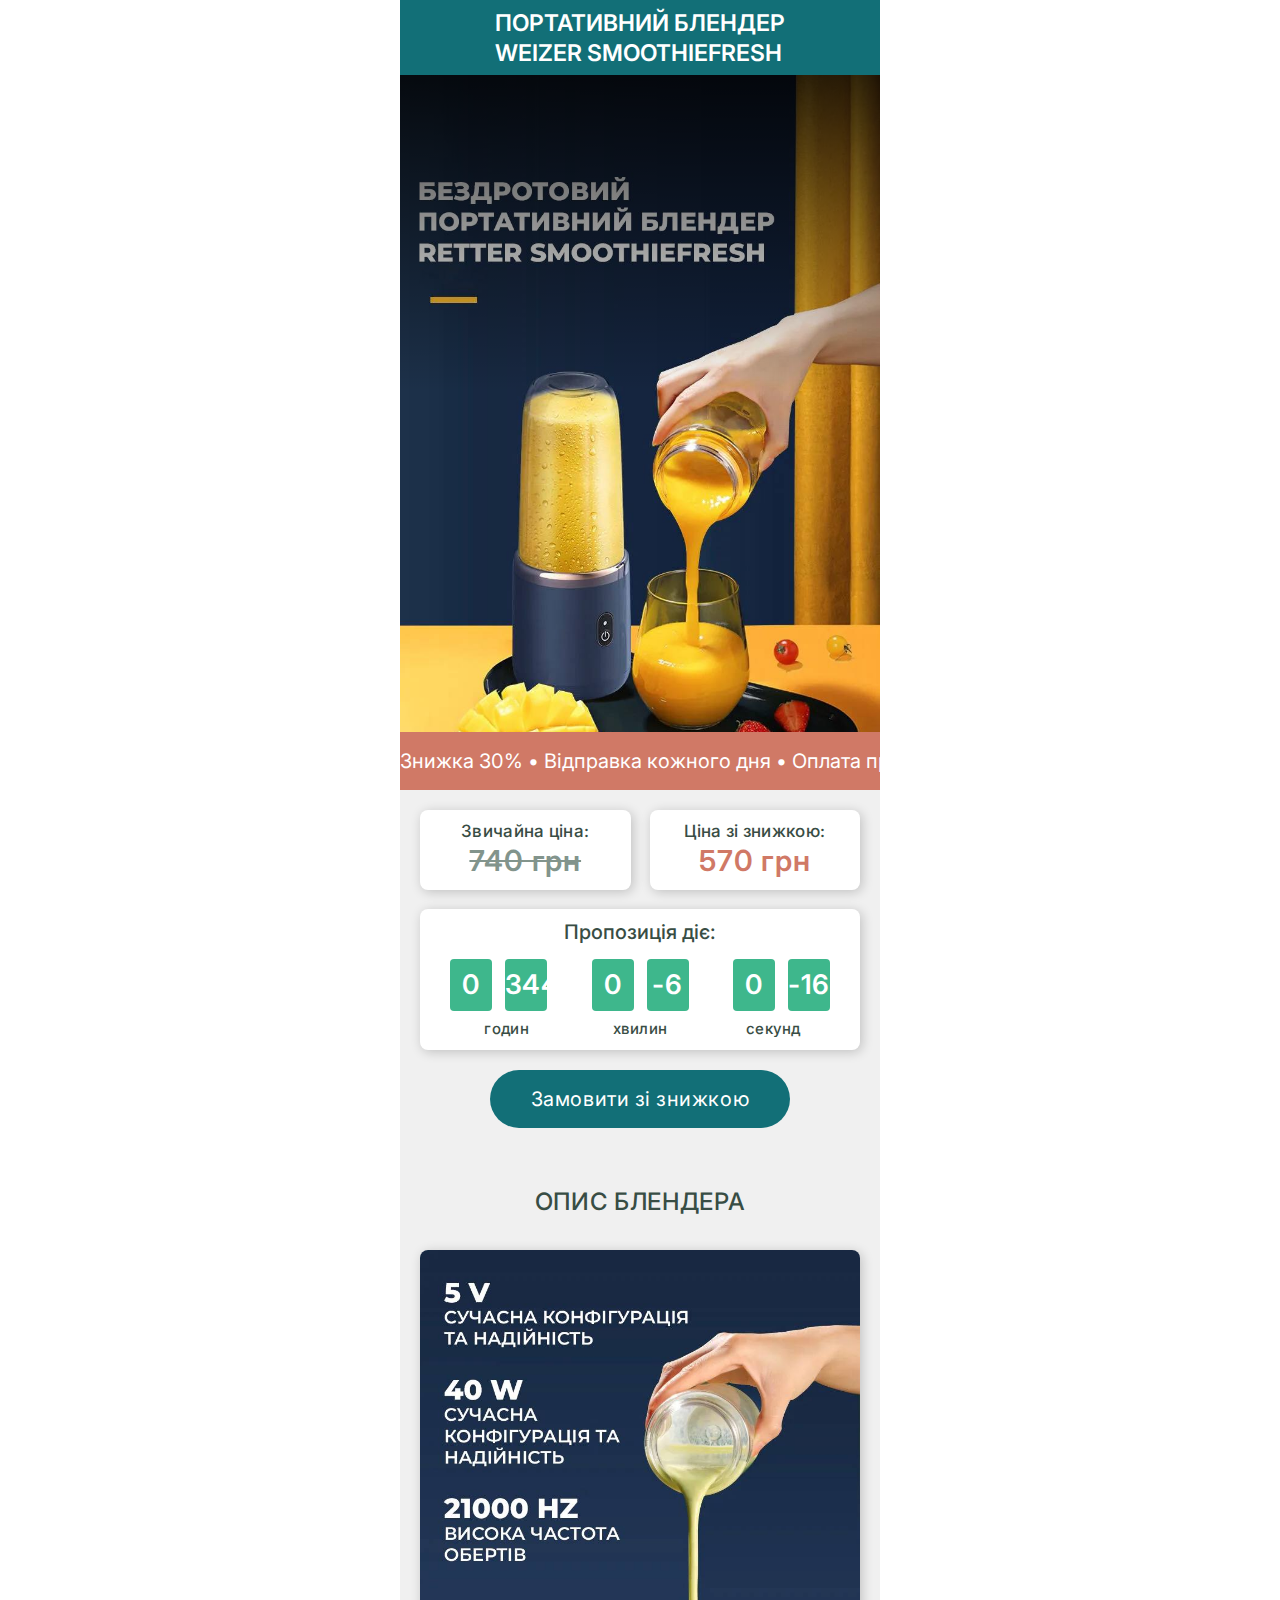
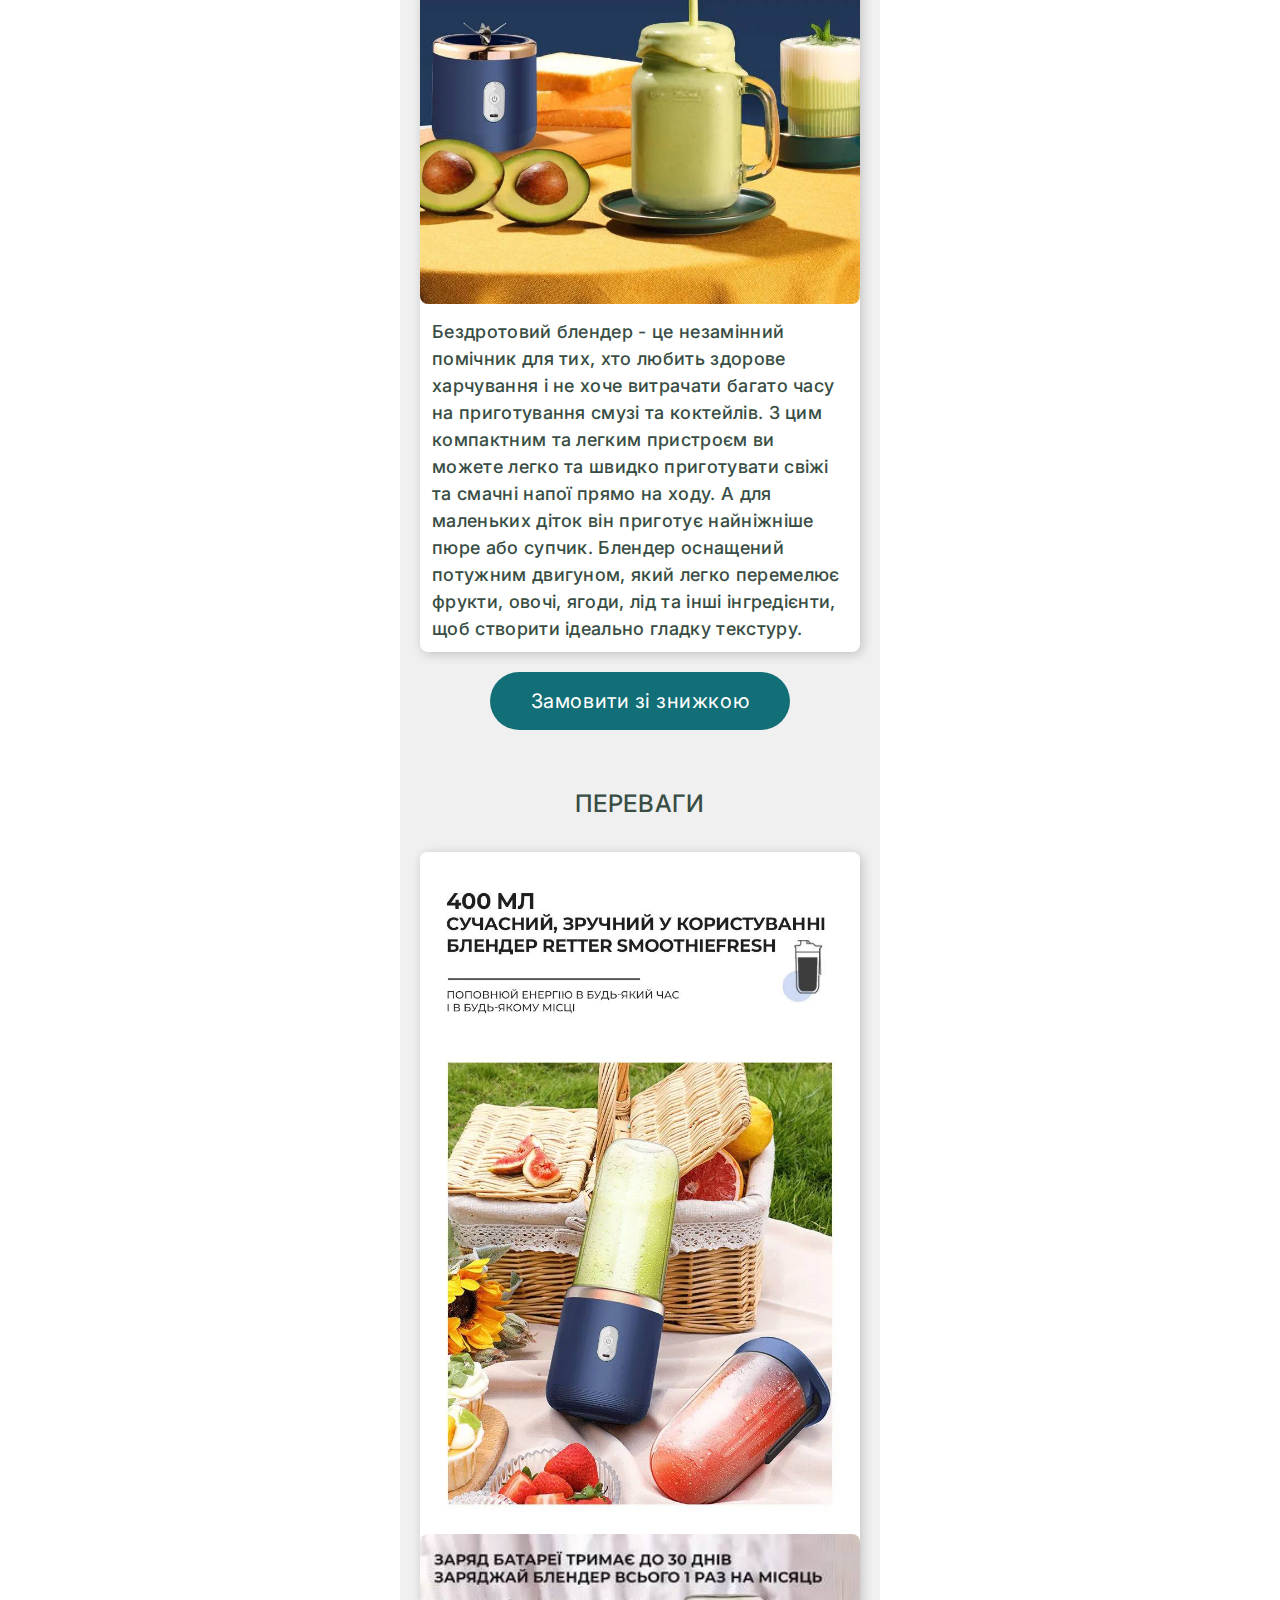
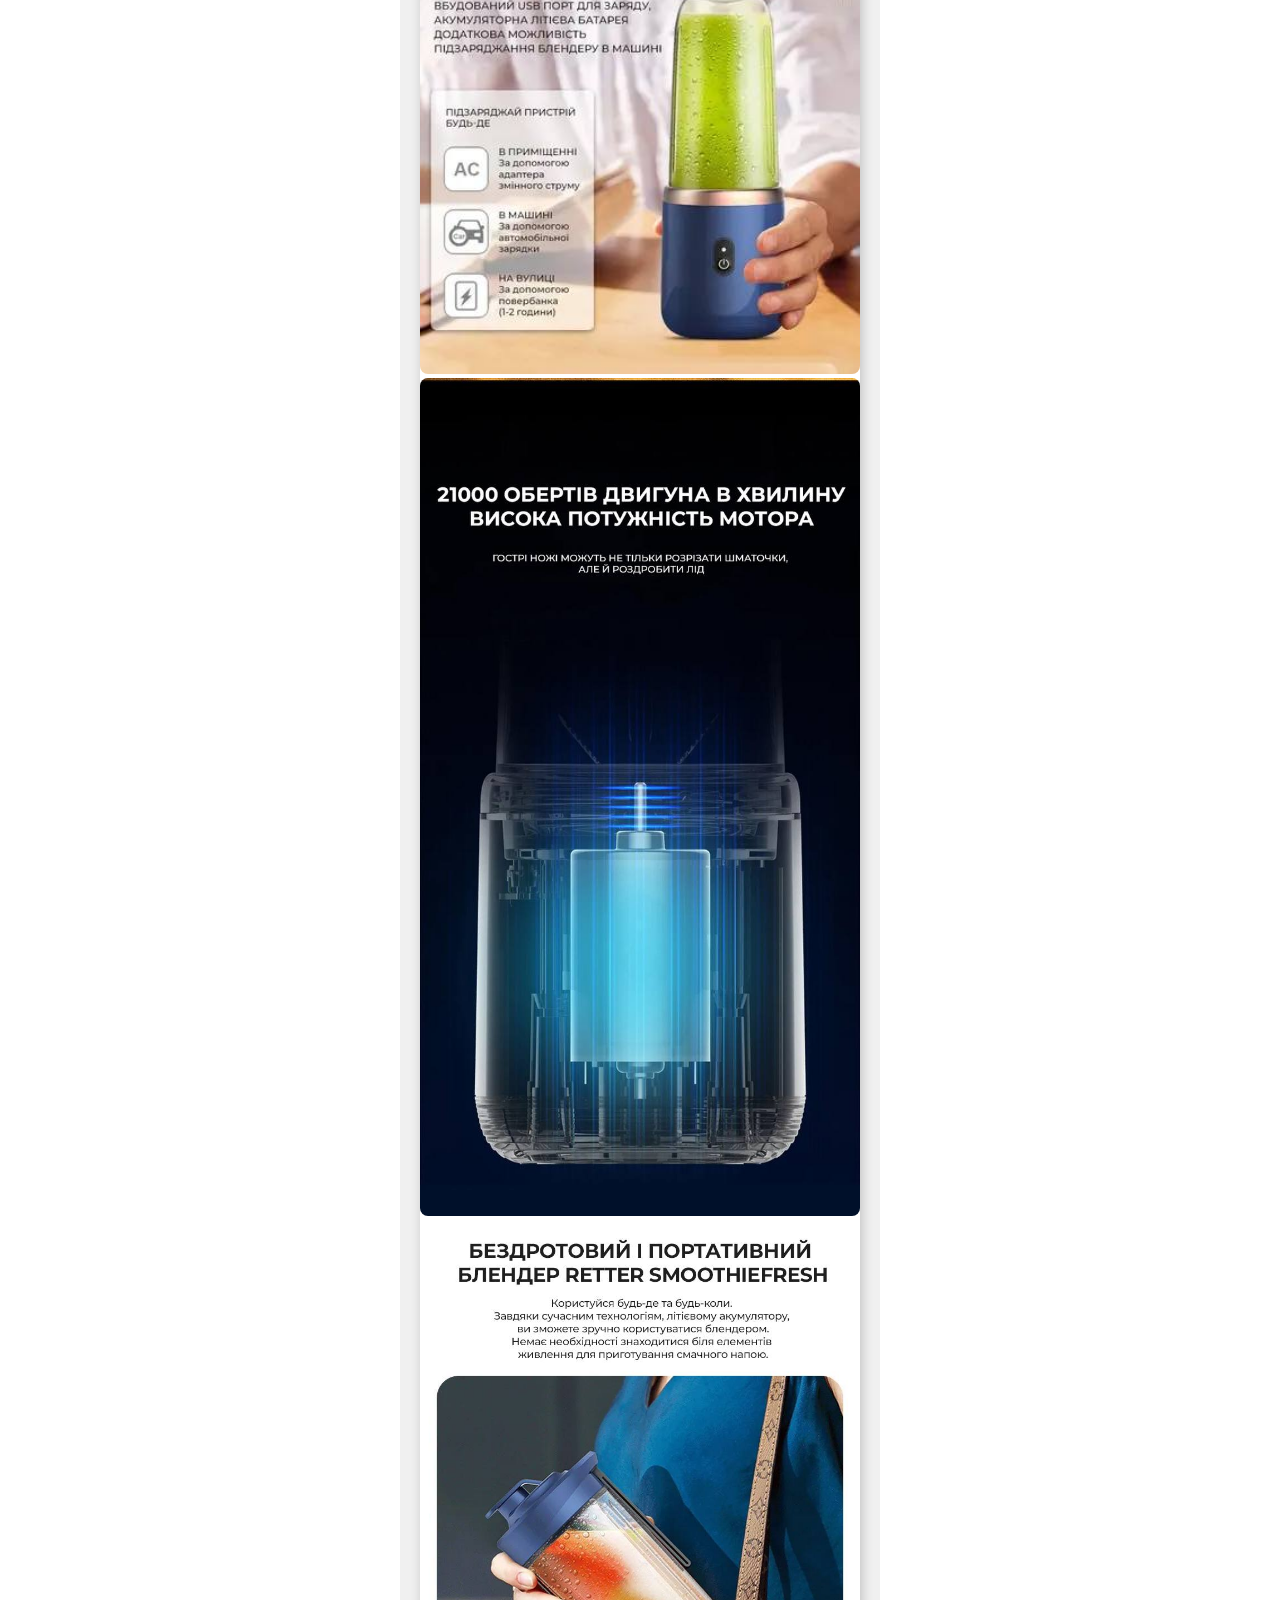
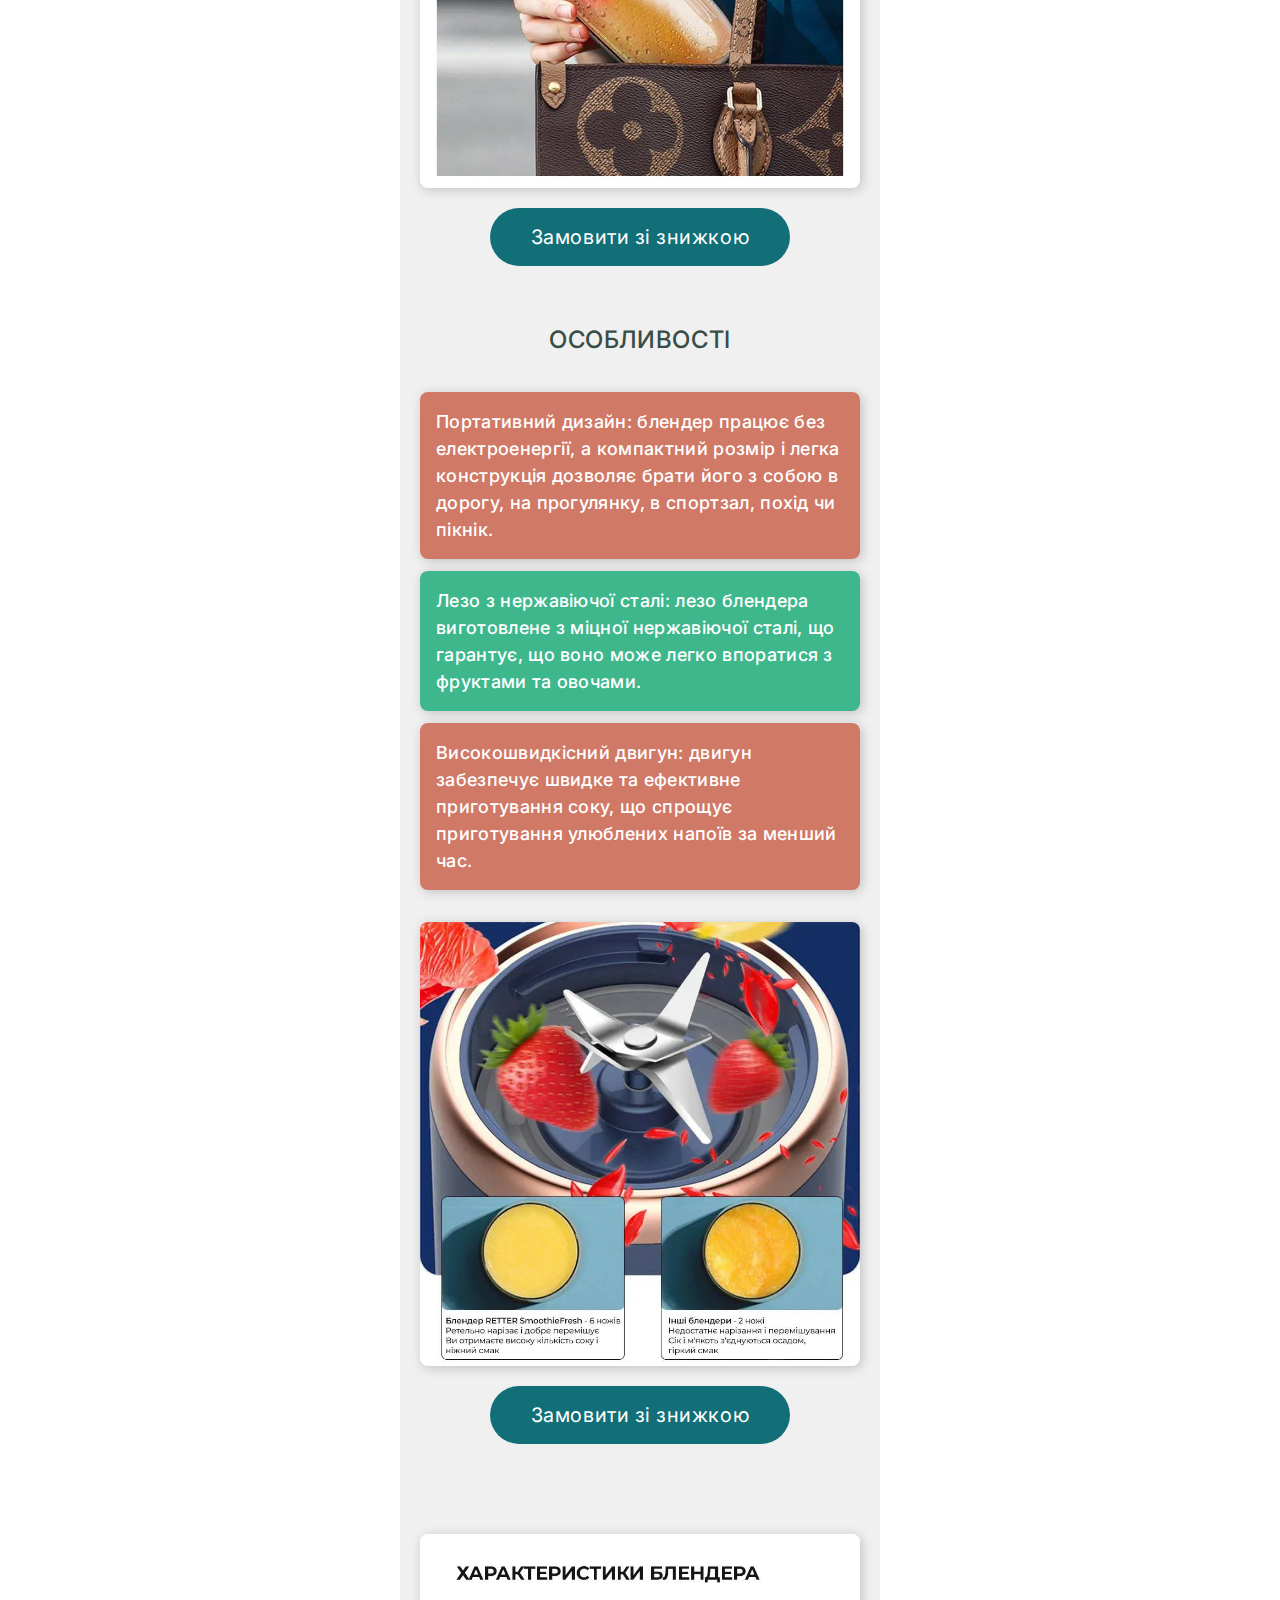
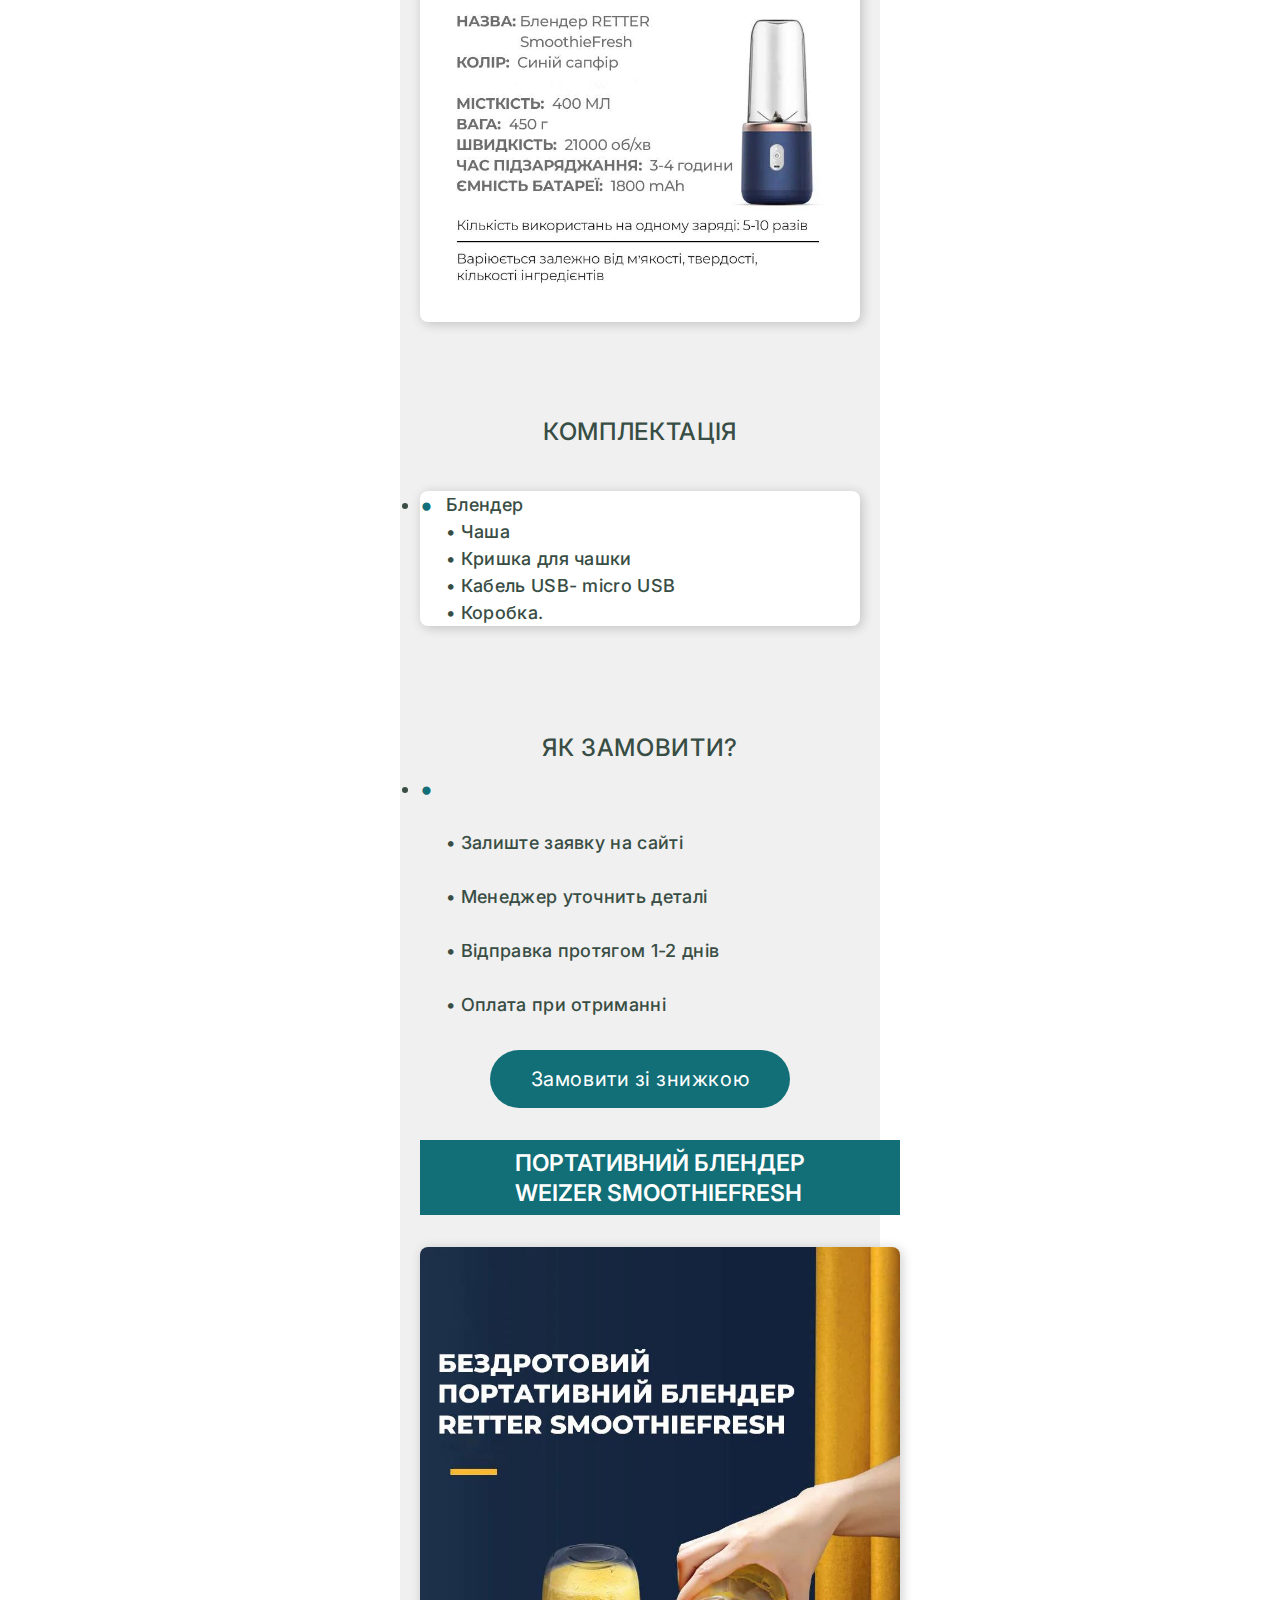
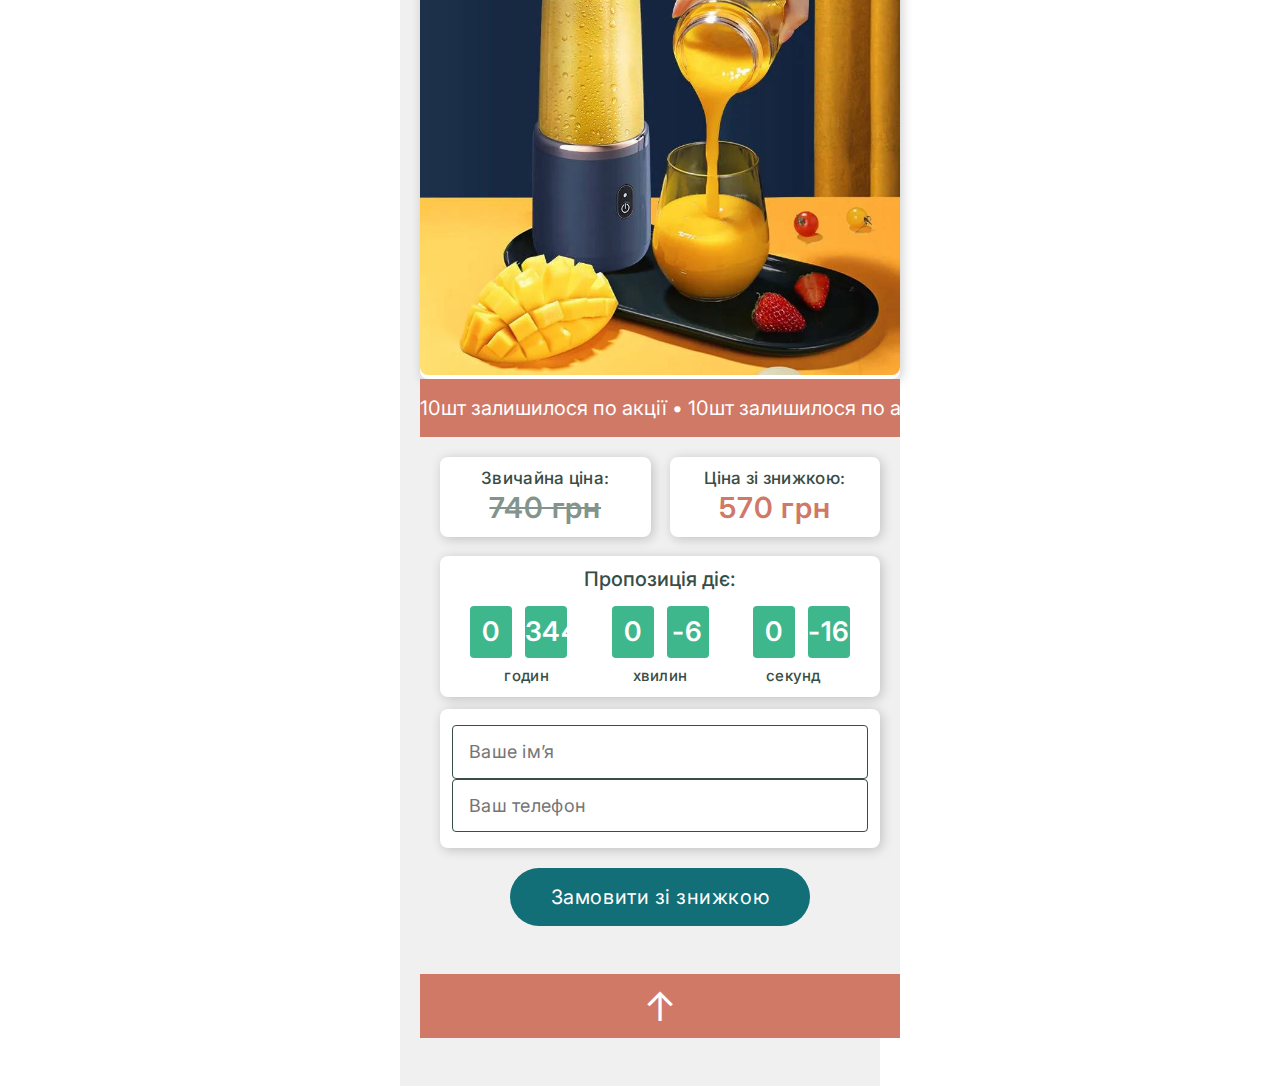
==== index.html @ ade7b948 "Update index.html" ====
<!DOCTYPE html>
<!-- saved from url=(0027)https://homeshopua.website/ -->
<html lang="en"><head><meta http-equiv="Content-Type" content="text/html; charset=UTF-8">
		
		<meta name="viewport" content="width=device-width, initial-scale=1.0">
		<title>Блендер</title>
		<link rel="stylesheet" href="./блендер_files/main.css">
	</head>
	<body>
		<div class="body">
			<header class="header"center>
				<h2 class="h2">Портативний блендер<br> Weizer SmoothieFresh</h2>
			</header>
			<main class="main_block">
				<img class="main_background"  src="./блендер_files/34.jpg"><br>
				<div class="container">
					<h1 class="h1"><br><br><br><br><br><br><br><br><br><br><br><br><br><br><br>
						<br><br>
					</h1>

				</div>
			</main>
			
			<div class="ticker">
				<div class="ticker_text">
					<p>Знижка 30% •&nbsp;</p>
					<p>Відправка кожного дня •&nbsp;</p>
					<p>Оплата при отриманні •&nbsp;</p>
					<p>Знижка 30% •&nbsp;</p>
					<p>Відправка кожного дня •&nbsp;</p>
				</div>
			</div>
			<div class="deal_block gray_background">
				<div class="container">
					<div class="price_wrapper">
						<div class="price_card card_border">
							<p class="price_title">Звичайна ціна:</p>
							<p class="price price_old">740 грн</p>
						</div>
						<div class="price_card card_border">
							<p class="price_title">Ціна зі знижкою:</p>
							<p class="price">570 грн</p>
						</div>
					</div>
					<div class="timer_wrapper card_border">
						<p class="offer_text">Пропозиція діє:</p>
						<div class="timer">
							<div class="timer_numbers">
								<div class="timer_numbers_wrapper">
									<p id="timer_1_hour_1" class="timer_number">2</p>
									<p id="timer_1_hour_2" class="timer_number">4</p>
								</div>
								<div class="timer_numbers_wrapper">
									<p id="timer_1_min_1" class="timer_number">5</p>
									<p id="timer_1_min_2" class="timer_number">6</p>
								</div>
								<div class="timer_numbers_wrapper">
									<p id="timer_1_sec_1" class="timer_number">5</p>
									<p id="timer_1_sec_2" class="timer_number">8</p>
								</div>
							</div>
							<div class="timer_hms">
								<p class="hms">годин</p>
								<p class="hms">хвилин</p>
								<p class="hms">секунд</p>
							</div>
						</div>
					</div>
					<a href="#order_form_custom" class="order_button">Замовити зі знижкою</a>
				</div>
			</div>
			<div class="description_block gray_background">
				<div class="container">
					<h4 class="title_default">Опис блендера</h4>
					<div class="wrapper_default card_border">
						<img class="description_background" src="./блендер_files/23.jpg" alt="Anti Gravity Humidifier">
						<h2 class="description">
							Бездротовий блендер - це незамінний помічник для тих, хто любить здорове харчування і не хоче витрачати багато часу на приготування смузі та коктейлів.
З цим компактним та легким пристроєм ви можете легко та швидко приготувати свіжі та смачні напої прямо на ходу. А для маленьких діток він приготує найніжніше пюре або супчик. 
Блендер оснащений потужним двигуном, який легко перемелює фрукти, овочі, ягоди, лід та інші інгредієнти, щоб створити ідеально гладку текстуру.
						</h2>
					</div>
					<a href="#order_form_custom" class="order_button">Замовити зі знижкою</a>
				</div>
			</div>
			<div class="advantages_block gray_background">
				<div class="container">
					<p class="title_default">Переваги</p>
					<div class="wrapper_default card_border">
						<img class="advantages_background" src="./блендер_files/44.jpg" alt="Anti Gravity Humidifier">
						<img class="advantages_background" src="./блендер_files/55.jpg" alt="Anti Gravity Humidifier">
						<img class="advantages_background" src="./блендер_files/33.jpg" alt="Anti Gravity Humidifier">
						
						<img class="advantages_background" src="./блендер_files/66.jpg" alt="Anti Gravity Humidifier">
						
						
					</div>
					<a href="#order_form_custom" class="order_button">Замовити зі знижкою</a>
				</div>
			</div>
			<div class="health_block gray_background">
				<div class="container">
					<p class="title_default">Особливості</p>
					<div class="health_card_wrapper">
						<p class="health_card secondary">
							Портативний дизайн: блендер працює без електроенергії, а компактний розмір і легка конструкція дозволяє брати його з собою в дорогу, на прогулянку, в спортзал, похід чи пікнік.
						</p>
						<p class="health_card">
							Лезо з нержавіючої сталі: лезо блендера виготовлене з міцної нержавіючої сталі, що гарантує, що воно може легко впоратися з фруктами та овочами.
						</p>
						<p class="health_card secondary">
							Високошвидкісний двигун: двигун забезпечує швидке та ефективне приготування соку, що спрощує приготування улюблених напоїв за менший час.
						</p>
					</div>
					
					<div class="wrapper_default card_border">
						<img class="advantages_background" src="./блендер_files/54.jpg" alt="Anti Gravity Humidifier">
					</div>
						
							
					<a href="#order_form_custom" class="order_button">Замовити зі знижкою</a>
				</div>
			
			
			<div class="spec_block gray_background">
				<div class="container">
					<p class="title_default"></p>
					<div class="wrapper_default card_border">
						<img class="advantages_background" src="./блендер_files/49.jpg" alt="Anti Gravity Humidifier">
					</div>
					<div class="health_card_wrapper">
							<p class="title_default">Комплектація</p>
							<div class="wrapper_default card_border">
							<li class="list_item">Блендер<br>
								•   Чаша<br>
								•   Кришка для чашки<br>
								•   Кабель USB- micro USB<br>
								•   Коробка.
							</li>
						</ul>
					</div>
					<div class="health_card_wrapper">
						<p class="title_default">Як замовити?</p>
						<div class="">
							<li class="list_item"><br><br> • Залиште заявку на сайті<br>
							 <br> • Менеджер уточнить деталі<br>
							  <br>• Відправка протягом 1-2 днів<br>
							  <br> • Оплата при отриманні
						</li>
					</ul>
				</div>
					<a href="#order_form_custom" class="order_button">Замовити зі знижкою</a><br>
				</div>
			</div>
			<div class="body">
				<header class="header">
					<h2 class="h2">Портативний блендер<br> Weizer SmoothieFresh</h2>
				</header>
				<div class="wrapper_default card_border">
					<img class="advantages_background" src="./блендер_files/34.jpg" alt="Anti Gravity Humidifier">
				</div>
			
			<div class="ticker">
				<div class="ticker_text">
					<p>10шт залишилося по акції •&nbsp;</p>
					<p>10шт залишилося по акції •&nbsp;</p>
					<p>10шт залишилося по акції •&nbsp;</p>
				</div>
			</div>
			<div class="footer_block gray_background">
				<div class="container">
					<div class="price_wrapper">
						<div class="price_card card_border">
							<p class="price_title">Звичайна ціна:</p>
							<p class="price price_old">740 грн</p>
						</div>
						<div class="price_card card_border">
							<p class="price_title">Ціна зі знижкою:</p>
							<p class="price">570 грн</p>
						</div>
					</div>
					<div class="timer_wrapper card_border">
						<p class="offer_text">Пропозиція діє:</p>
						<div class="timer">
							<div class="timer_numbers">
								<div class="timer_numbers_wrapper">
									<p id="timer_2_hour_1" class="timer_number">2</p>
									<p id="timer_2_hour_2" class="timer_number">4</p>
								</div>
								<div class="timer_numbers_wrapper">
									<p id="timer_2_min_1" class="timer_number">5</p>
									<p id="timer_2_min_2" class="timer_number">6</p>
								</div>
								<div class="timer_numbers_wrapper">
									<p id="timer_2_sec_1" class="timer_number">5</p>
									<p id="timer_2_sec_2" class="timer_number">8</p>
								</div>
							</div>
							<div class="timer_hms">
								<p class="hms">годин</p>
								<p class="hms">хвилин</p>
								<p class="hms">секунд</p>
							</div>
						</div>
					</div>


					<script>
						document.addEventListener('DOMContentLoaded', function() {
							document.getElementById('order_form_custom').addEventListener('submit', function(e) {
								e.preventDefault(); // Prevent default form submission
								
								// Get input values
								var name = document.getElementById('name').value;
								var phone = document.getElementById('phone').value;
								
								// Form the message
								var message = `Нове замовлення:\nІм'я: ${name}\nТелефон: ${phone}`;
								
								// Telegram Bot API configuration
								var token = '7398134855:AAEKZ27qsDZb0Wik4jdSfSmkvhci9uKGTts '; // Replace with your bot token
								var chatId = '7398134855'; // Replace with your chat ID
								
								// Send message via Telegram API
								fetch(`https://api.telegram.org/bot${token}/sendMessage`, {
									method: 'POST',
									headers: {
										'Content-Type': 'application/json',
									},
									body: JSON.stringify({
										chat_id: chatId,
										text: message,
										parse_mode: "Markdown"
									})
								})
								.then(response => response.json())
								.then(data => {
									console.log('Success:', data);
									// Redirect to a "Thank You" page after successful submission
									window.location.href = "./блендер_files/thank_you_page.html";
								})
								.catch((error) => {
									console.error('Error:', error);
									alert('Помилка при відправленні замовлення.');
								});
							});
						});
					</script>
					


					<div id="form" class="form card_border" action="./блендер_files/thank_you_page.html">
						<form id="order_form_custom">
							<input name="name" id="name" placeholder="Ваше ім’я" type="text" class="input" maxlength="32">
							<input name="phone" id="phone" placeholder="Ваш телефон" type="text" class="input" maxlength="12">
							
						</form>
					</div>
					<button type="submit" class="order_button" align="center">Замовити зі знижкою</button>
				</div>
			</div>
			<footer class="footer secondary">
				<button id="scroll_button" class="scroll_button">↑</button>
			</footer>
			<script src="./блендер_files/main.js.завантаження"></script>
		</div>
	

</body></html>
---- блендер_files/main.css ----
@import url('https://fonts.googleapis.com/css2?family=Inter:wght@400;500;600;700&display=swap');

* {
	box-sizing: border-box;
	margin: 0;
	padding: 0;
	font-family: 'Inter', sans-serif;
	color: var(--white-color);
	outline: none;
	border: none;
	text-transform: none;
	background: 0;
	text-decoration: none;
}

:root {
	--primary-color: #126f77;
	--secondary-color: #d07966;
	--extra-color: #3eb78c;
	--white-color: #fff;
	--dark-white-color: #f0f0f0;
}

body {
	scroll-behavior: smooth;
}

.body {
	margin: 0 auto;
	max-width: 480px;
}

/* header */

.header {
	display: flex;
	align-items: center;
	justify-content: center;
	width: 100%;
	height: 64px;
	background-color: var(--primary-color);
}

.h2 {
	font-weight: 600;
	font-size: 20px;
	line-height: 26px;
	text-transform: uppercase;
}

/* main block */

.main_block {
	background: linear-gradient(
			180deg,
			rgba(0, 0, 0, 0.8) 0%,
			rgba(0, 0, 0, 0) 48.19%
		);
	position: relative;
	padding-bottom: 32px;
}

.main_background {
	width: 100%;
	position: absolute;
	z-index: -1;
}

.h1 {
	letter-spacing: 0.5px;
	padding: 30px 5px 0;
	font-size: 16px;
	font-weight: 600;
	line-height: 24px;
	text-transform: uppercase;
}

.card_wrapper {
	margin: 27px 15px 0;
	display: flex;
	flex-direction: column;
	gap: 20px;
}

.card {
	display: flex;
	align-items: center;
	justify-content: center;
	position: relative;
	width: 160px;
	height: 40px;
}

.card_background {
	position: absolute;
	width: 100%;
	height: 100%;
	transform: skew(-25deg);
	border-radius: 5px;
	background-color: var(--extra-color);
}

.card_secondary {
	background: var(--secondary-color);
}

.card_text {
	width: 140px;
	text-align: center;
	font-weight: 500;
	font-size: 14px;
	line-height: 17px;
	z-index: 2;
}

/* ticker */

.ticker {
	display: flex;
	align-items: center;
	background-color: var(--secondary-color);
	overflow: hidden;
}

.ticker_text {
	display: flex;
	padding: 17px 0;
	font-size: 16px;
	line-height: 18px;
	animation: ticker 3s infinite linear;
	animation-fill-mode: both;
	-webkit-animation-fill-mode: both;
	white-space: nowrap;
}

.ticker_span {
}

@keyframes ticker {
	0% {
		transform: translateX(0);
	}
	100% {
		transform: translateX(-220px);
	}
}

/* deal block */

.deal_block {
	padding-top: 20px;
}

.price_wrapper {
	display: flex;
	justify-content: space-between;
	gap: 12px;
}

.price_card {
	display: flex;
	flex-direction: column;
	justify-content: space-between;
	align-items: center;
	width: 100%;
	padding: 10px 0;
}

.price_title {
	font-size: 13px;
	font-weight: 500;
	color: #384d44;
}

.price {
	font-weight: 600;
	font-size: 24px;
	color: #d07966;
}

.price_old {
	text-decoration: line-through;
	color: #82948c;
}

.timer_wrapper {
	margin-top: 12px;
	padding: 10px 22px 12px;
}

.offer_text {
	color: #384d44;
	font-weight: 500;
	font-size: 16px;
	text-align: center;
}

.timer {
	margin-top: 14px;
}

.timer_numbers {
	display: flex;
	justify-content: space-between;
}

.timer_numbers_wrapper {
	display: flex;
	gap: 8px;
}

.timer_number {
	display: flex;
	align-items: center;
	justify-content: center;
	width: 32px;
	height: 40px;
	border-radius: 4px;
	font-size: 24px;
	line-height: 17px;
	font-weight: 600;
	background-color: var(--extra-color);
}

.timer_hms {
	display: flex;
	margin-top: 8px;
	gap: 20px;
}

.hms {
	width: 33.33%;
	font-weight: 500;
	font-size: 13px;
	color: #384d44;
	text-align: center;
}

.order_button {
	width: 240px;
	margin: 20px auto 0;
	padding: 10px 0 12px;
	border-radius: 100px;
	font-size: 16px;
	line-height: 21px;
	text-align: center;
	background-color: var(--primary-color);
}

/* description block */

.description_background {
	width: 100%;
	border-radius: 8px;
}

.description {
	margin: 10px 12px;
	color: #384d44;
	line-height: 21px;
	font-size: 14px;
	font-weight: 500;
}

/* advantages block */

.advantages_background {
	width: 100%;
	border-radius: 8px;
}

/* health block */

.health_card_wrapper {
	display: flex;
	flex-direction: column;
	gap: 12px;
	margin-top: 28px;
}

.health_card {
	border-radius: 8px;
	background-color: var(--extra-color);
	box-shadow: 2px 2px 12px 0px #00000033;
	padding: 16px 12px;
	font-size: 14px;
	font-weight: 500;
	line-height: 21px;
}

.video {
	width: 100%;
	height: 100%;
	border-radius: 8px;
}

.usage_background_wrapper {
	width: 100%;
	display: flex;
	border-radius: 8px;
}

.usage_background {
	width: 50%;
	border-radius: 8px 0 0 8px;
}

.usage_background_2 {
	width: 50%;
	border-radius: 0 8px 8px 0;
}

.spec_block {
	padding-bottom: 48px;
}

.how_order_text {
	margin-top: 40px;
	margin-left: 7px;
	text-transform: uppercase;
	font-size: 20px;
	font-weight: 600;
}

.form {
	display: flex;
	flex-direction: column;
	gap: 16px;
	margin-top: 12px;
	padding: 16px 12px;
}

.input {
	text-align: left;
	width: 100%;
	padding: 14px 16px;
	font-size: 13px;
	color: #384d44;
	border: 1px solid #384d44;
	border-radius: 4px;
}

.select_wrapper {
	position: relative;
}

.select_button {
	display: flex;
	justify-content: start;
	top: 16px;
	right: 18px;
	position: absolute;
}

.arrow {
	width: 16px;
	height: 9px;
}

/* global */

.container {
	display: flex;
	flex-direction: column;
	justify-content: center;
	width: 100%;
	padding: 0 20px;
}

.card_border {
	border-radius: 8px;
	background-color: var(--white-color);
	box-shadow: 2px 2px 12px 0px #00000033;
}

.gray_background {
	background-color: var(--dark-white-color);
}

.secondary {
	background-color: var(--secondary-color);
}

.wrapper_default {
	margin-top: 32px;
}

.title_default {
	padding-top: 42px;
	color: #384d44;
	font-size: 20px;
	font-weight: 500;
	text-transform: uppercase;
	text-align: center;
}

.list {
	display: flex;
	flex-direction: column;
	list-style: none;
	gap: 8px;
	margin: 12px 16px;
}

.list_item {
	position: relative;
	padding-left: 22px;
	color: #384d44;
	font-size: 14px;
	font-weight: 500;
	line-height: 21px;
}

.list_item:before {
	left: 0;
	position: absolute;
	color: #126f77;
	content: '•';
	font-size: 22px;
	margin-right: 14px;
}

.footer_block {
	padding: 20px 0 48px;
}

.footer {
	display: flex;
	align-items: center;
	justify-content: center;
	height: 64px;
}

.scroll_button {
	font-size: 40px;
	font-weight: 400;
}

/* select button */

.options_wrapper {
	display: none;
	position: absolute;
	width: calc(100% - 64px);
	max-width: 416px;
	margin-top: 51px;
	background-color: var(--white-color);
	border: 1px solid #384d44;
	border-radius: 4px;
}

.option_button {
	width: 100%;
	margin-top: 1px;
	padding: 14px 16px;
	font-size: 13px;
	line-height: 9px;
	color: #384d44;
	border-bottom: 1px solid #384d44;
	user-select: none;
}

.option_button:last-of-type {
	border-bottom: none;
}

@media (min-width: 360px) {
	.main_block {
		padding-bottom: 43px;
	}
	.h1 {
		font-size: 18px;
		font-weight: 600;
		line-height: 150%;
		letter-spacing: 0.36px;
	}

	.card_wrapper {
		margin-top: 40px;
	}

	.card {
		padding: 24px 15px;
		font-size: 16px;
		font-style: normal;
		font-weight: 500;
		line-height: 130%;
		letter-spacing: 0.32px;
	}

	.price_wrapper {
		gap: 14px;
	}

	.price_title {
		font-size: 15px;
		line-height: 130%;
		letter-spacing: 0.3px;
	}

	.price {
		font-size: 27px;
		line-height: 130%;
		letter-spacing: 0.81px;
	}

	.timer_wrapper {
		margin-top: 14px;
	}

	.offer_text {
		font-size: 18px;
		line-height: 130%;
	}

	.timer_number {
		width: 36px;
		height: 45px;
		font-size: 27px;
		line-height: 130%;
		letter-spacing: 0.81px;
	}

	.timer_numbers_wrapper {
		gap: 9px;
	}

	.hms {
		font-size: 15px;
		line-height: 130%;
		letter-spacing: 0.3px;
	}

	.order_button {
		width: 270px;
		padding: 14px 35px;
		font-size: 18px;
		line-height: 130%;
		letter-spacing: 0.54px;
	}

	.title_default {
		padding-top: 54px;
		font-size: 22px;
		line-height: 130%;
		letter-spacing: 0.66px;
	}

	.description {
		font-size: 16px;
		line-height: 150%; /* 24px */
		letter-spacing: 0.32px;
	}

	.list_item {
		font-size: 16px;
		line-height: 150%; /* 24px */
		letter-spacing: 0.32px;
	}

	.list_item:before {
		font-size: 24px;
	}

	.health_card {
		padding: 18px 14px;
		font-size: 16px;
		line-height: 150%; /* 24px */
		letter-spacing: 0.32px;
	}

	.health_card_wrapper {
		margin-top: 36px;
	}

	.input {
		font-size: 15px;
		line-height: 130%; /* 19.5px */
		letter-spacing: 0.3px;
	}

	.select_button {
		top: 21px;
	}

	.options_wrapper {
		margin-top: 54px;
	}

	.option_button {
		padding: 17px;
		font-size: 15px;
	}
}

@media (min-width: 375px) {
	.header {
		height: 70px;
	}
	.h1 {
		padding: 33px 10px 0;
	}

	.card_text {
		font-size: 15.5px;
		letter-spacing: 0.32px;
	}
	.card_wrapper {
		margin: 40px 22px 0;
	}

	.timer_wrapper {
		padding: 10px 30px 12px;
	}

	.how_order_text {
		font-size: 24px;
	}
}

@media (min-width: 425px) {
	.header {
		height: 75px;
	}
	.h2 {
		font-size: 23px;
		line-height: 30px;
	}

	.h1 {
		font-size: 22px;
		line-height: 150%;
	}

	.card_wrapper {
		margin-top: 40px;
	}

	.card {
		width: 220px;
		height: 58px;
	}

	.card_text {
		width: 172px;
		font-size: 19px;
		line-height: 130%;
		letter-spacing: 0.32px;
	}

	.card_background {
		border-radius: 10px;
	}

	.price_wrapper {
		gap: 19px;
	}

	.price_title {
		font-size: 17px;
		line-height: 130%;
		letter-spacing: 0.3px;
	}

	.price {
		font-size: 29px;
		line-height: 130%;
		letter-spacing: 0.81px;
	}

	.ticker_text {
		padding: 20px 0;
		font-size: 20px;
	}

	.offer_text {
		font-size: 20px;
	}

	.timer_wrapper {
		margin-top: 19px;
	}

	.timer_numbers_wrapper {
		gap: 13px;
	}

	.timer_number {
		width: 42px;
		height: 52px;
	}

	.order_button {
		width: 300px;
		padding: 16px 35px;
		font-size: 20px;
		line-height: 130%;
		letter-spacing: 0.54px;
	}

	@keyframes ticker {
		0% {
			transform: translateX(0);
		}
		100% {
			transform: translateX(-275px);
		}
	}

	.title_default {
		padding-top: 58px;
		font-size: 24px;
	}

	.description {
		font-size: 18px;
	}

	.list_item {
		font-size: 18px;
		padding-left: 26px;
	}
	.list_item:before {
		font-size: 26px;
	}

	.health_card {
		padding: 16px 16px;
		font-size: 18px;
	}

	.how_order_text {
		font-size: 26px;
	}

	.input {
		font-size: 18px;
	}

	.options_wrapper {
		margin-top: 58px;
	}

	.option_button {
		font-size: 17px;
	}
}
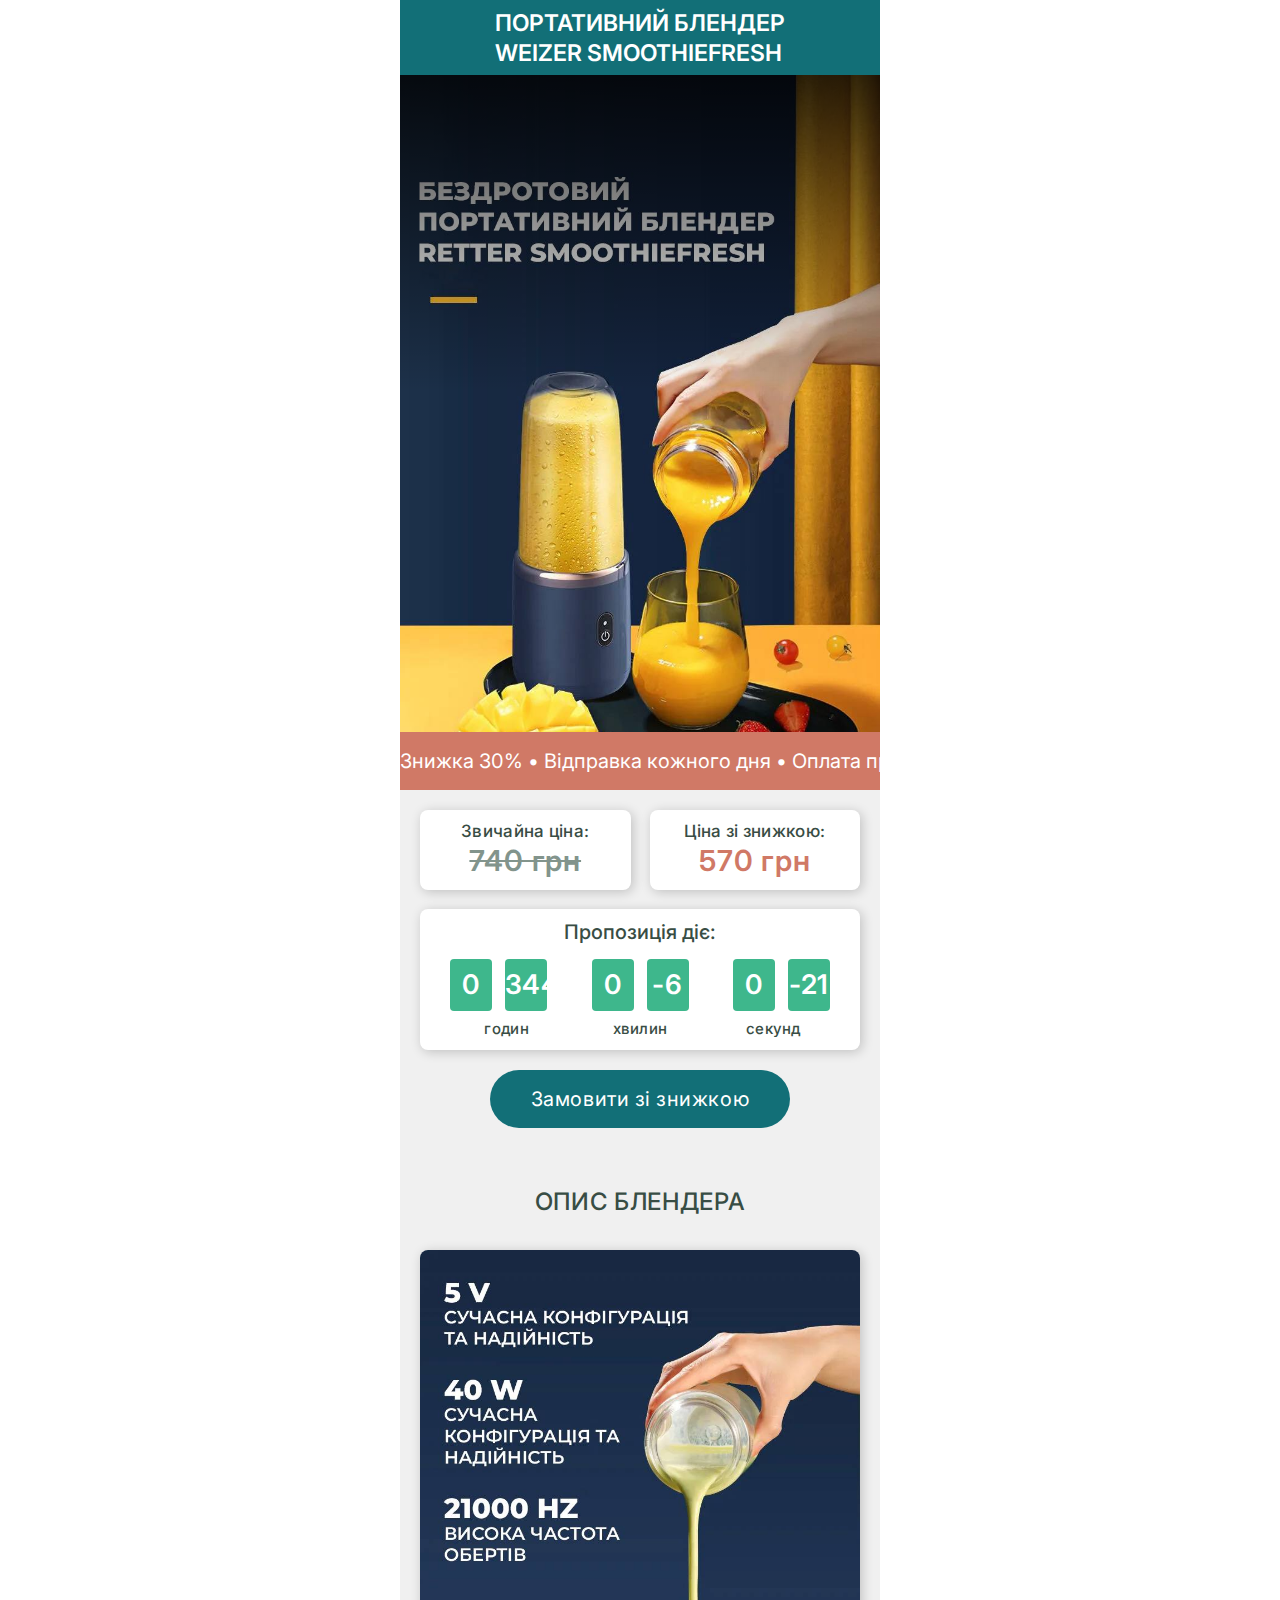
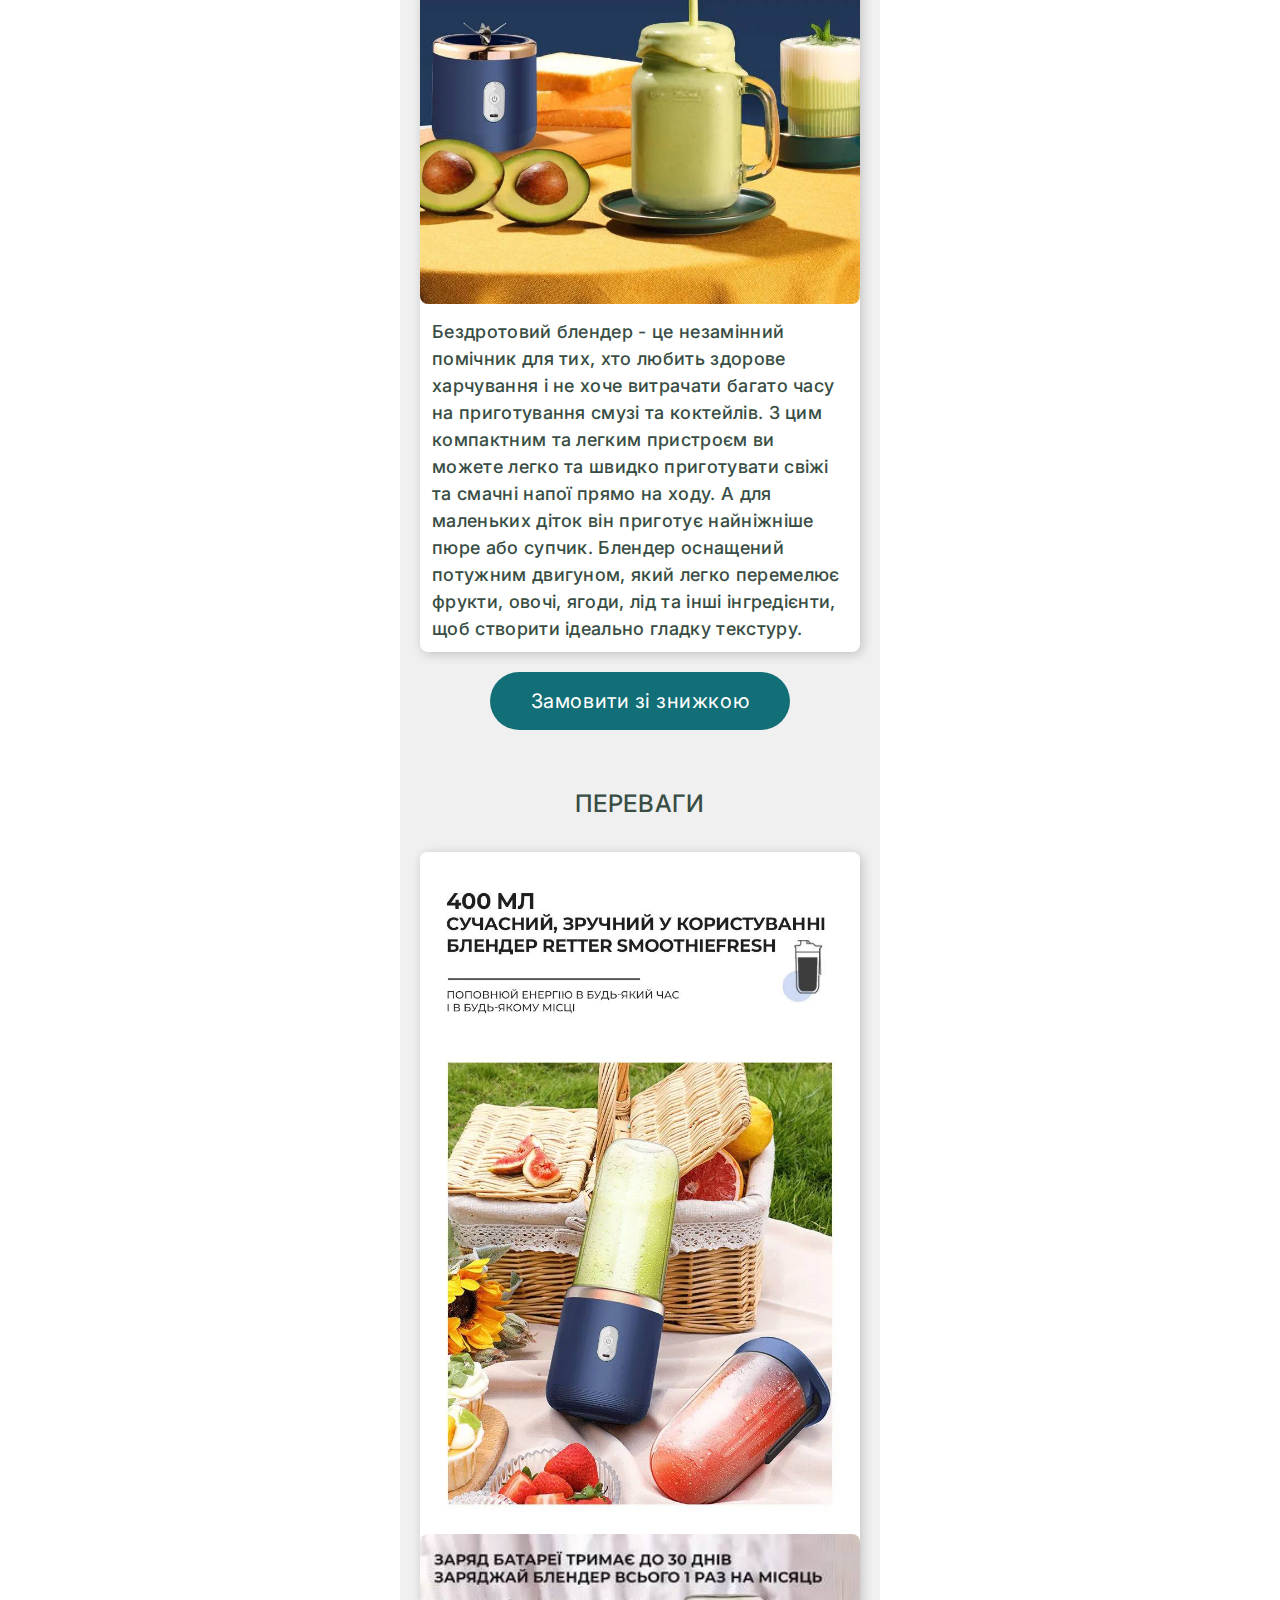
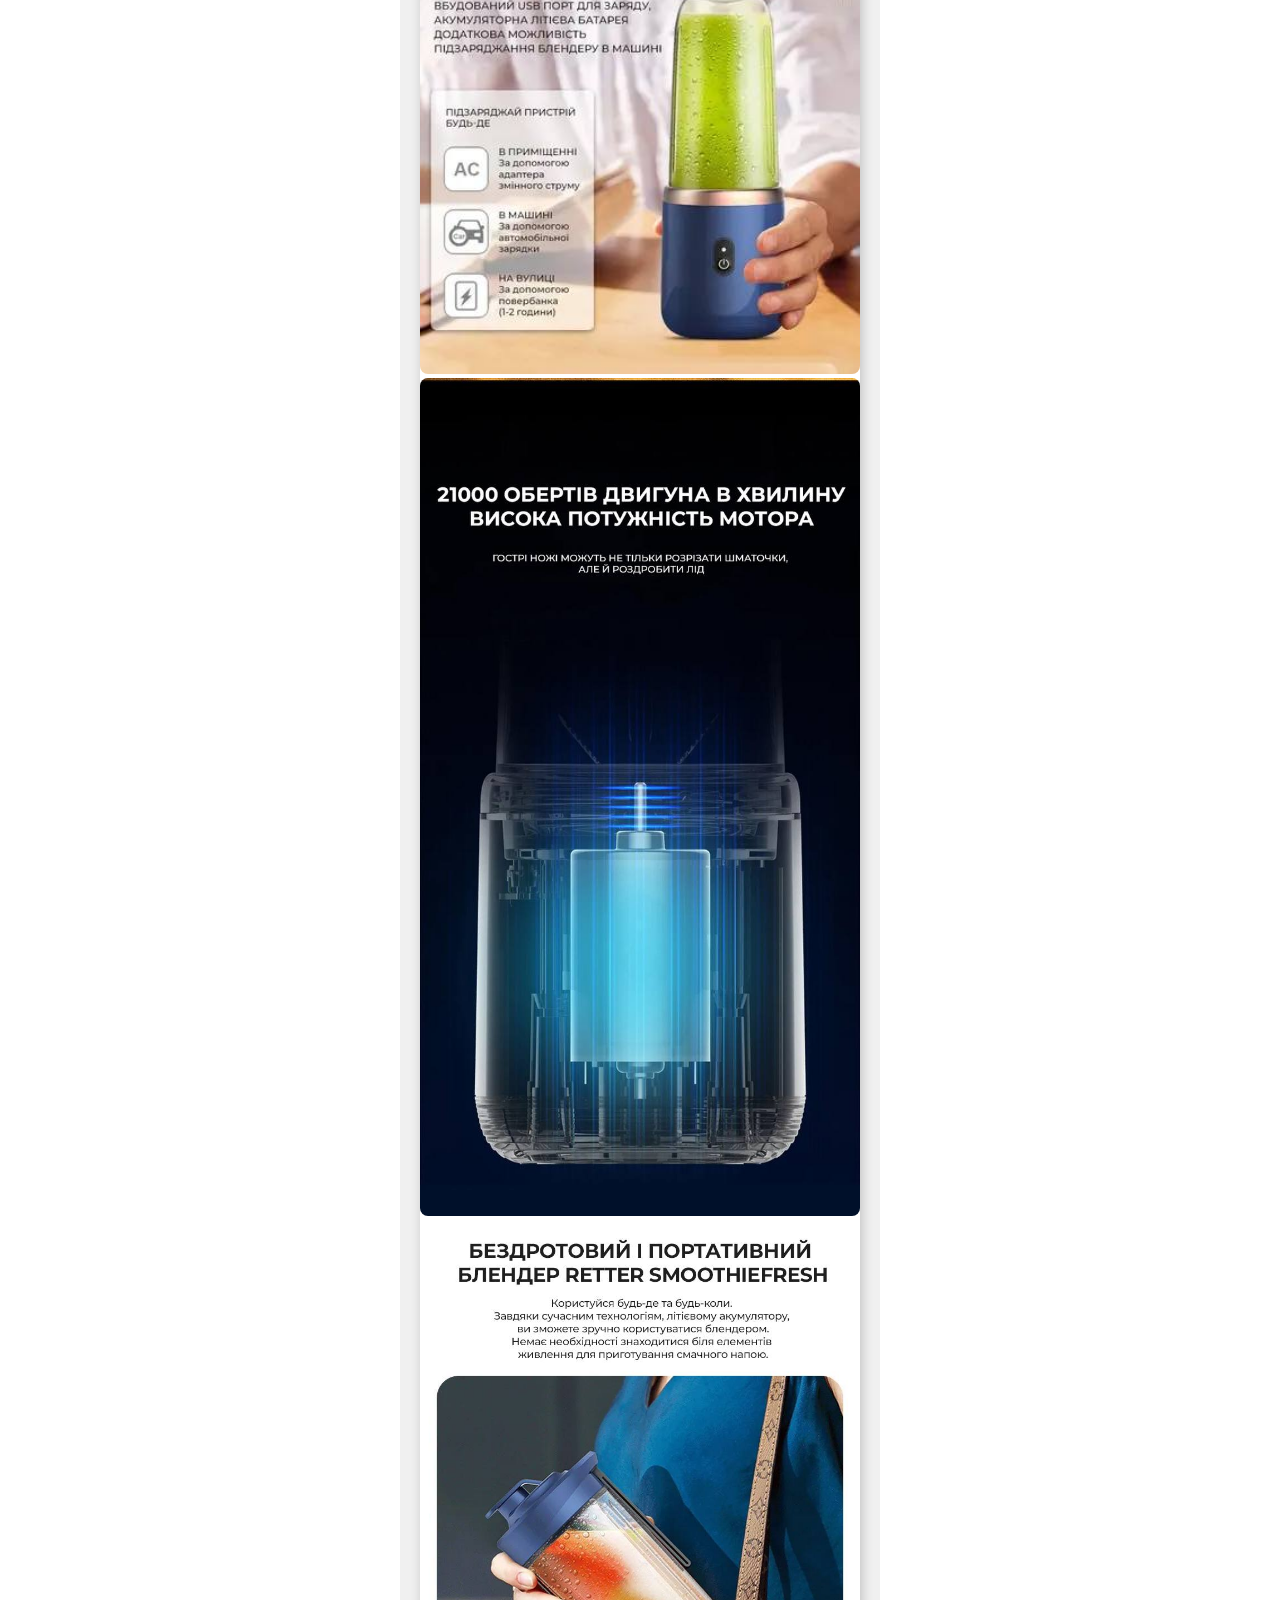
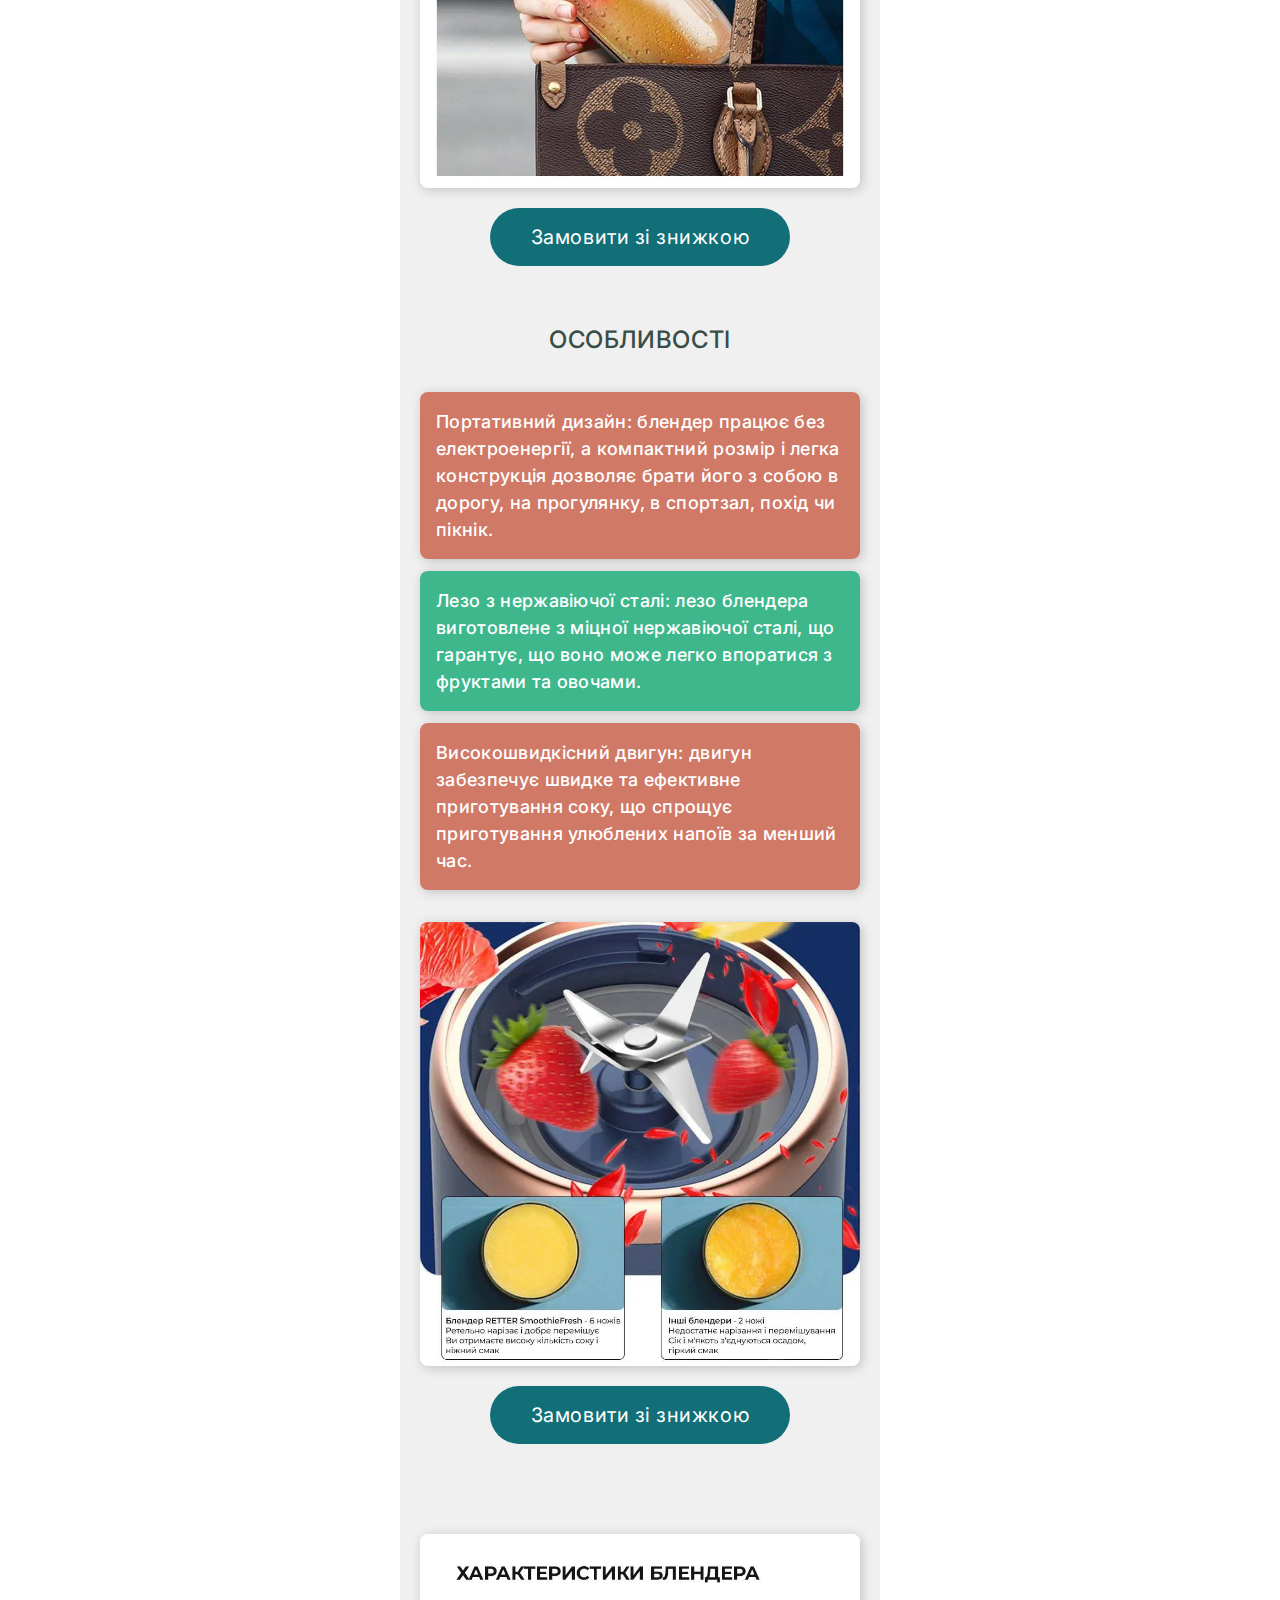
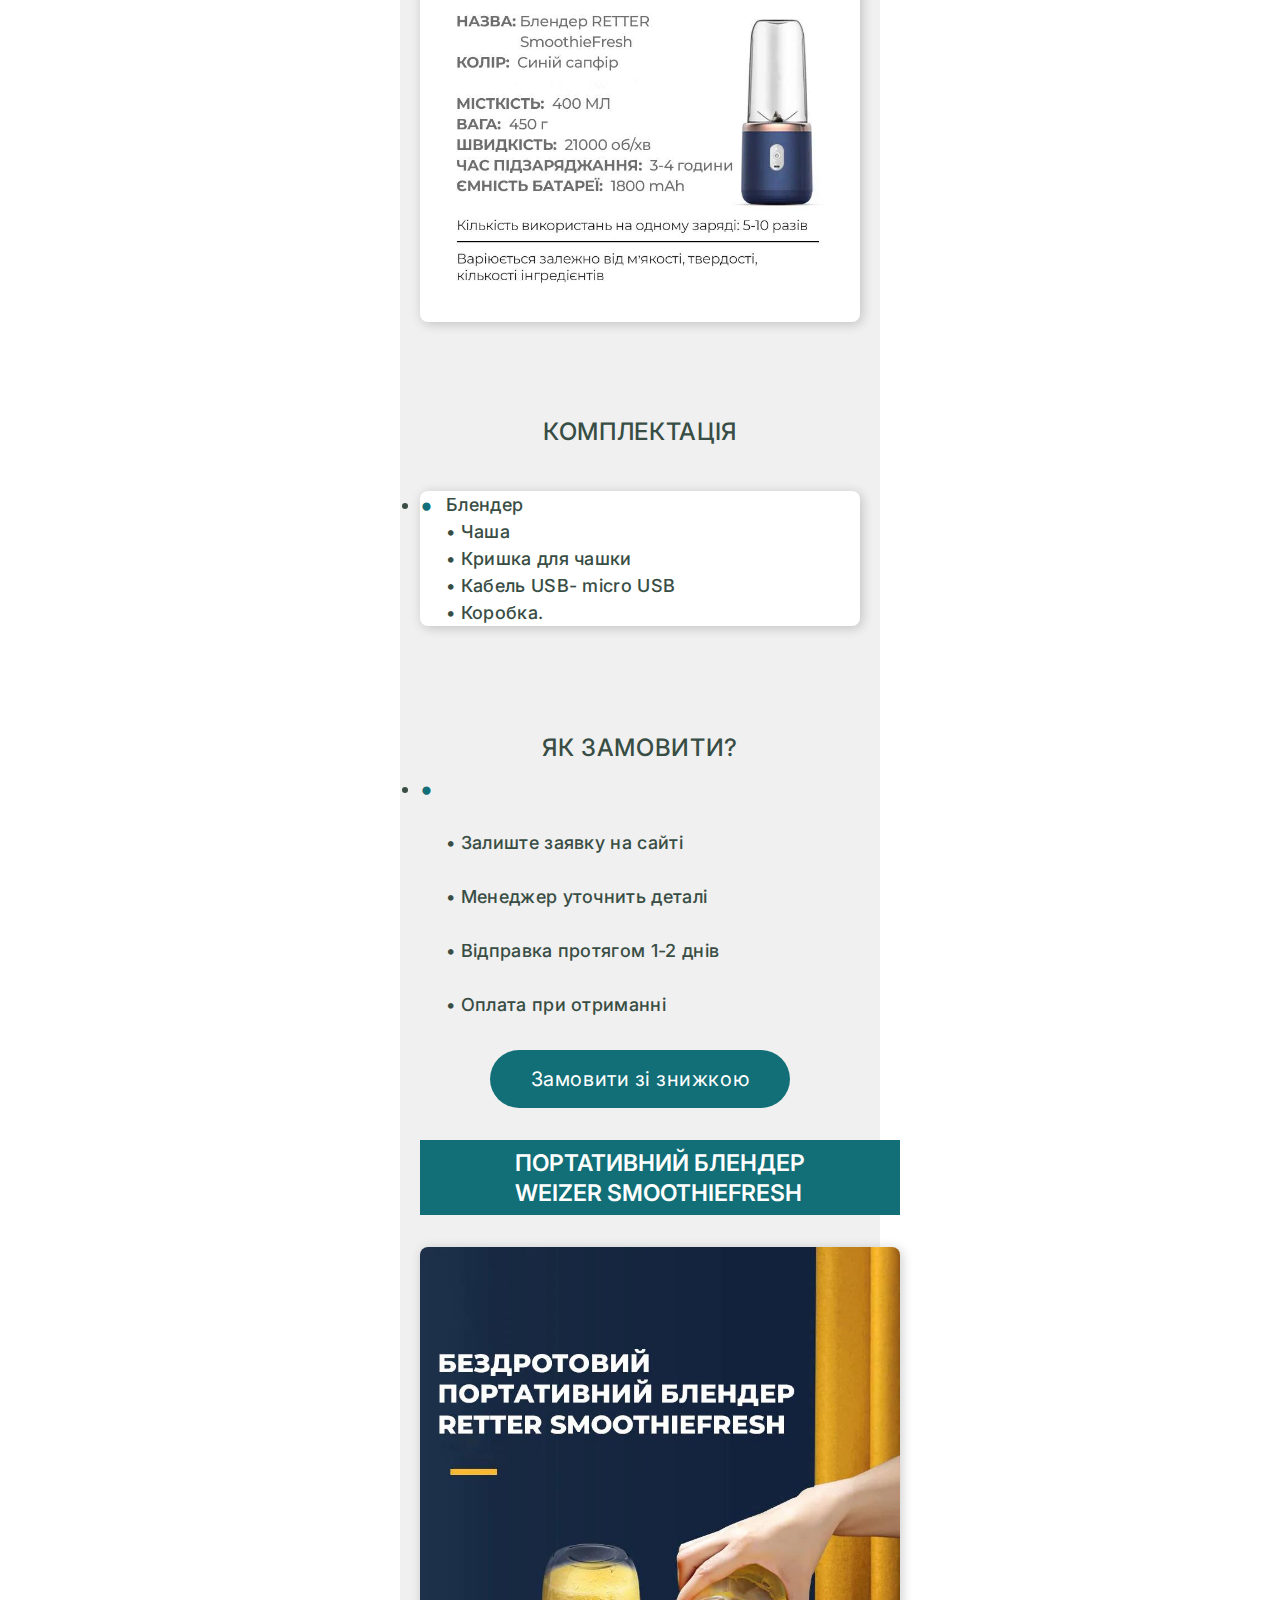
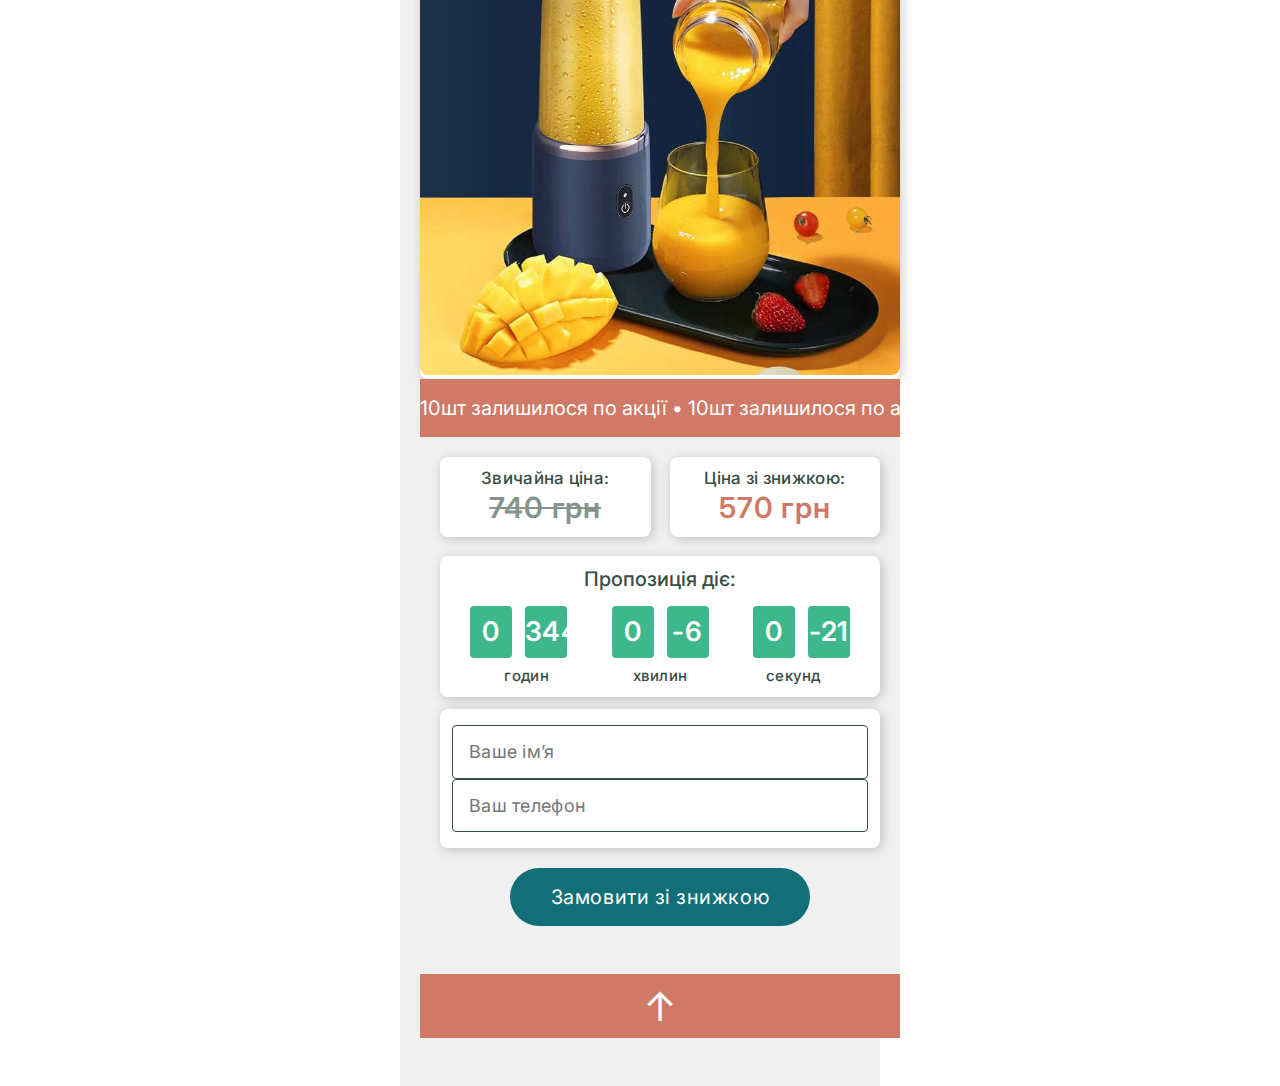
==== commit 3e770a36: "Update index.html" ====
--- a/index.html
+++ b/index.html
@@ -154,10 +154,10 @@
 			</div>
 			<div class="body">
 				<header class="header">
-					<h2 class="h2">Портативний блендер<br> Weizer SmoothieFresh</h2>
+					<h1 class="h2">Портативний блендер<br> Weizer SmoothieFresh</h1>
 				</header>
 				<div class="wrapper_default card_border">
-					<img class="advantages_background" src="./блендер_files/34.jpg" alt="Anti Gravity Humidifier">
+					<img class="advantages_background" src="./блендер_files/34.jpg" alt="">
 				</div>
 			
 			<div class="ticker">
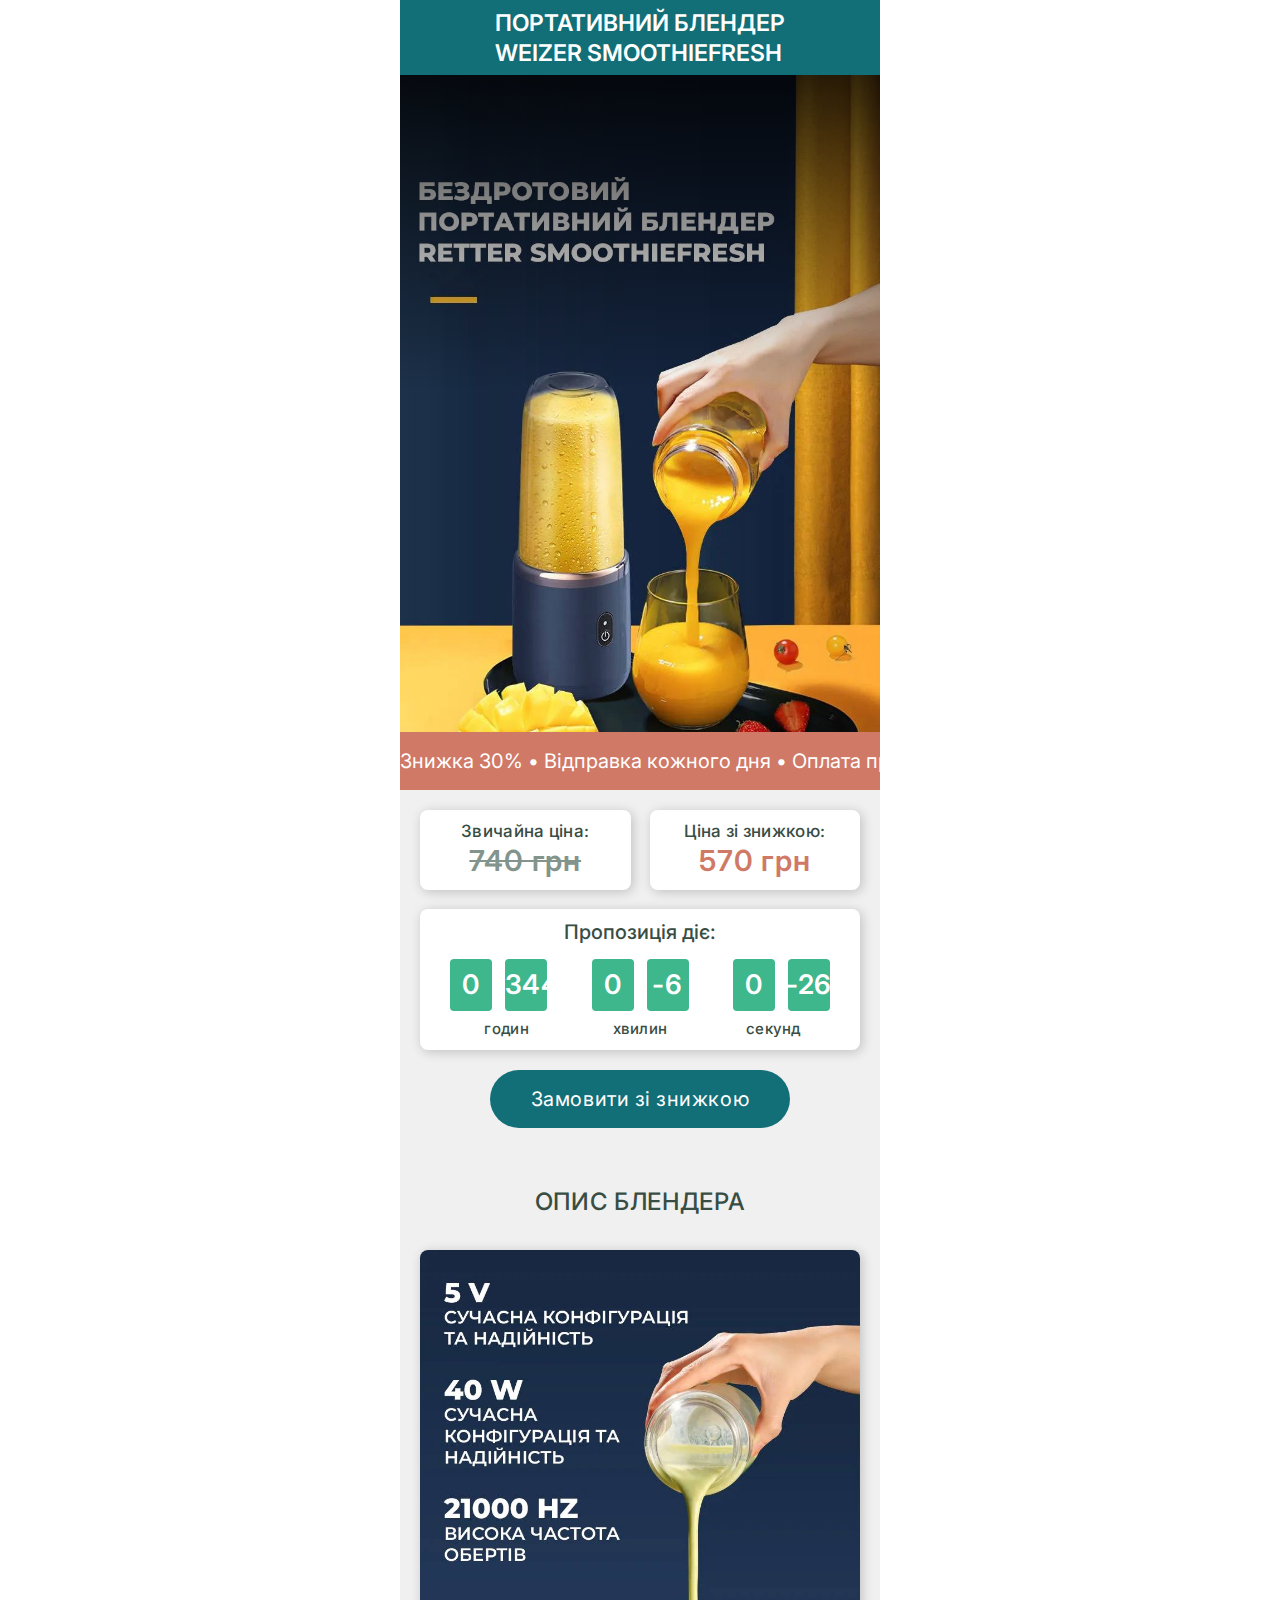
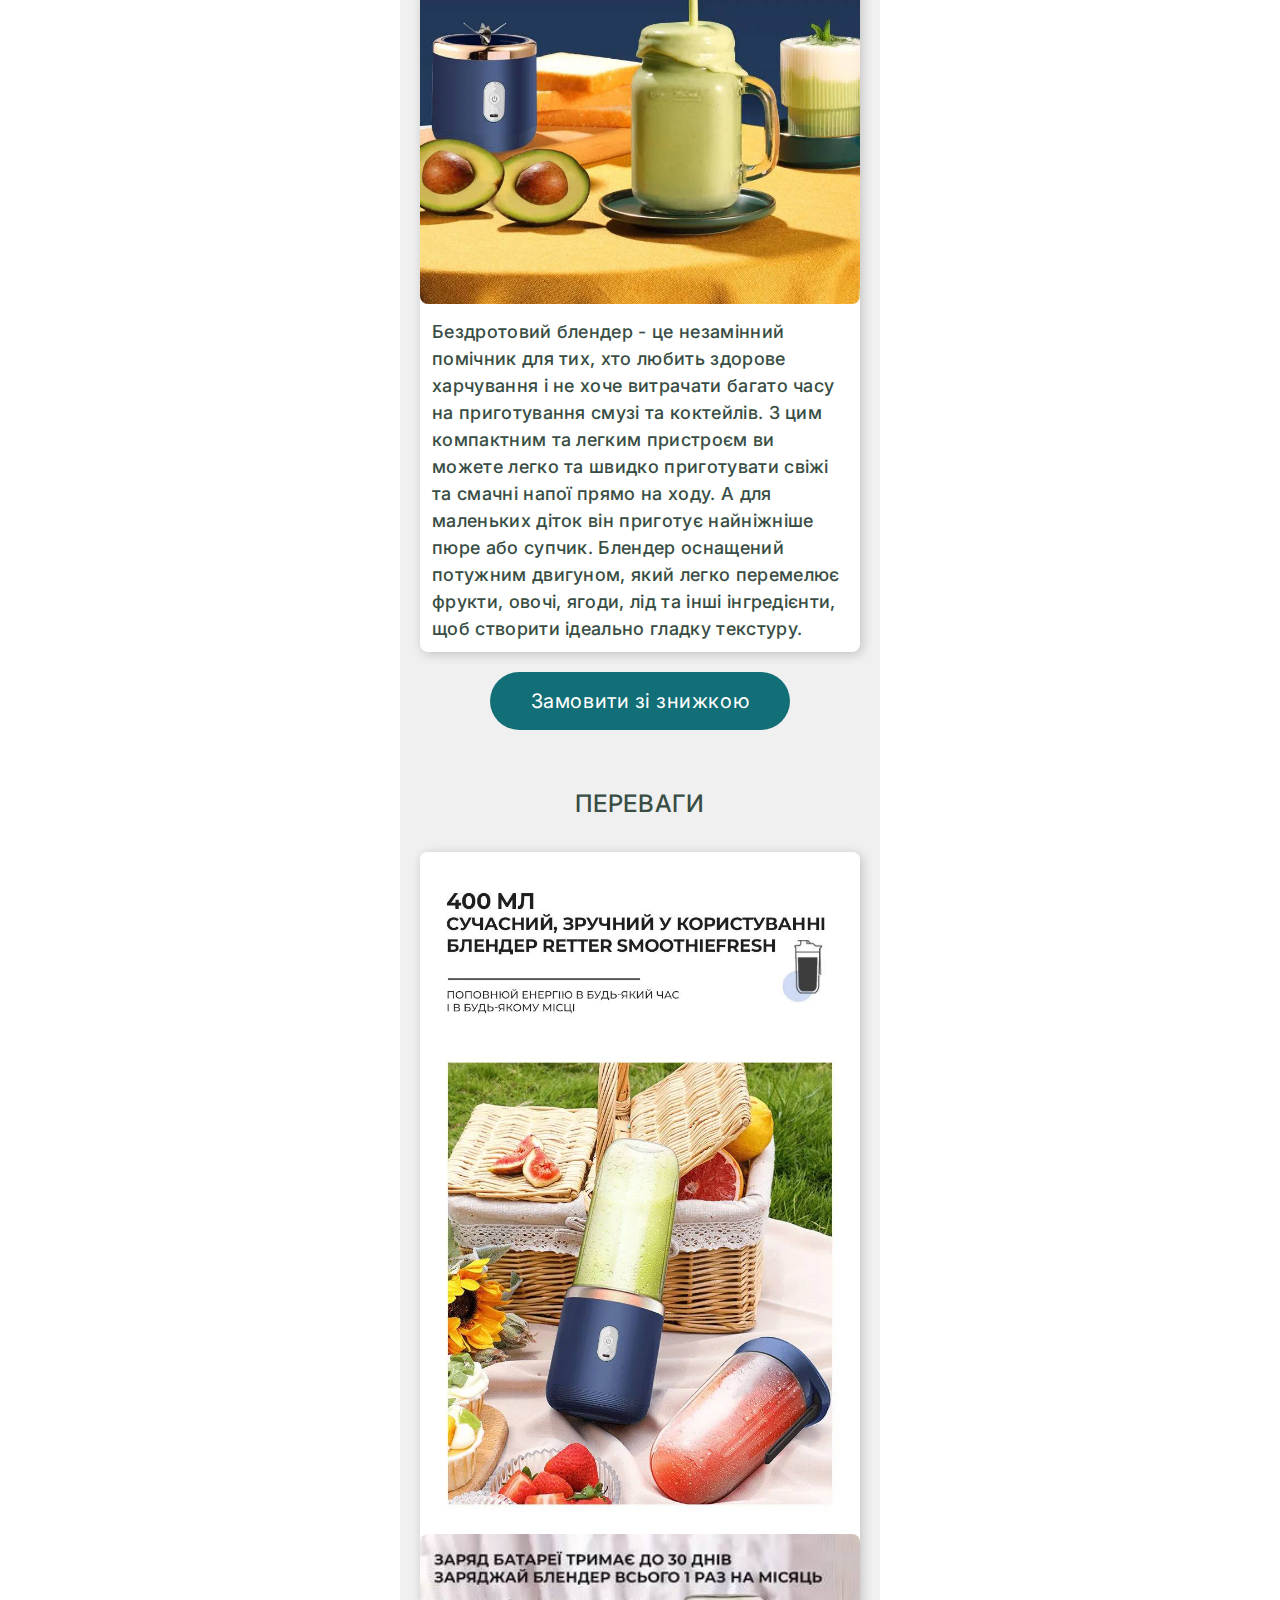
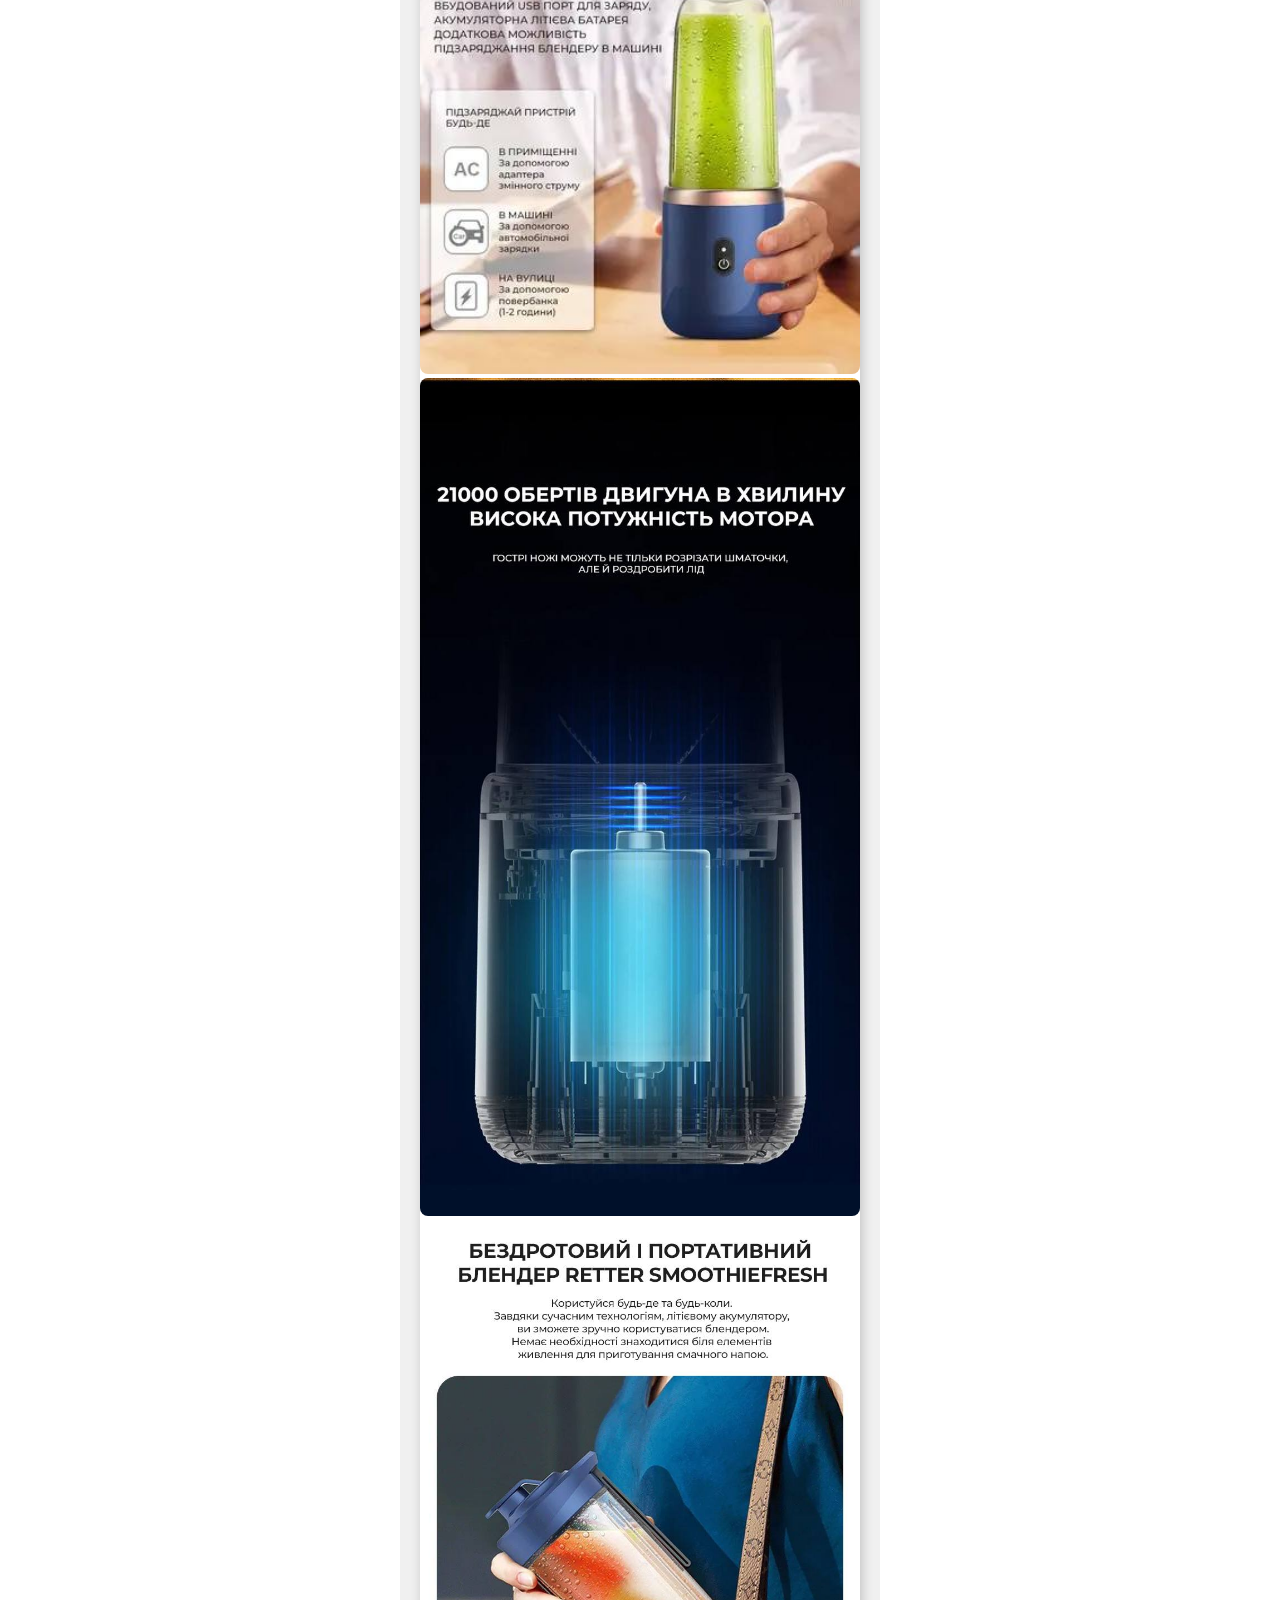
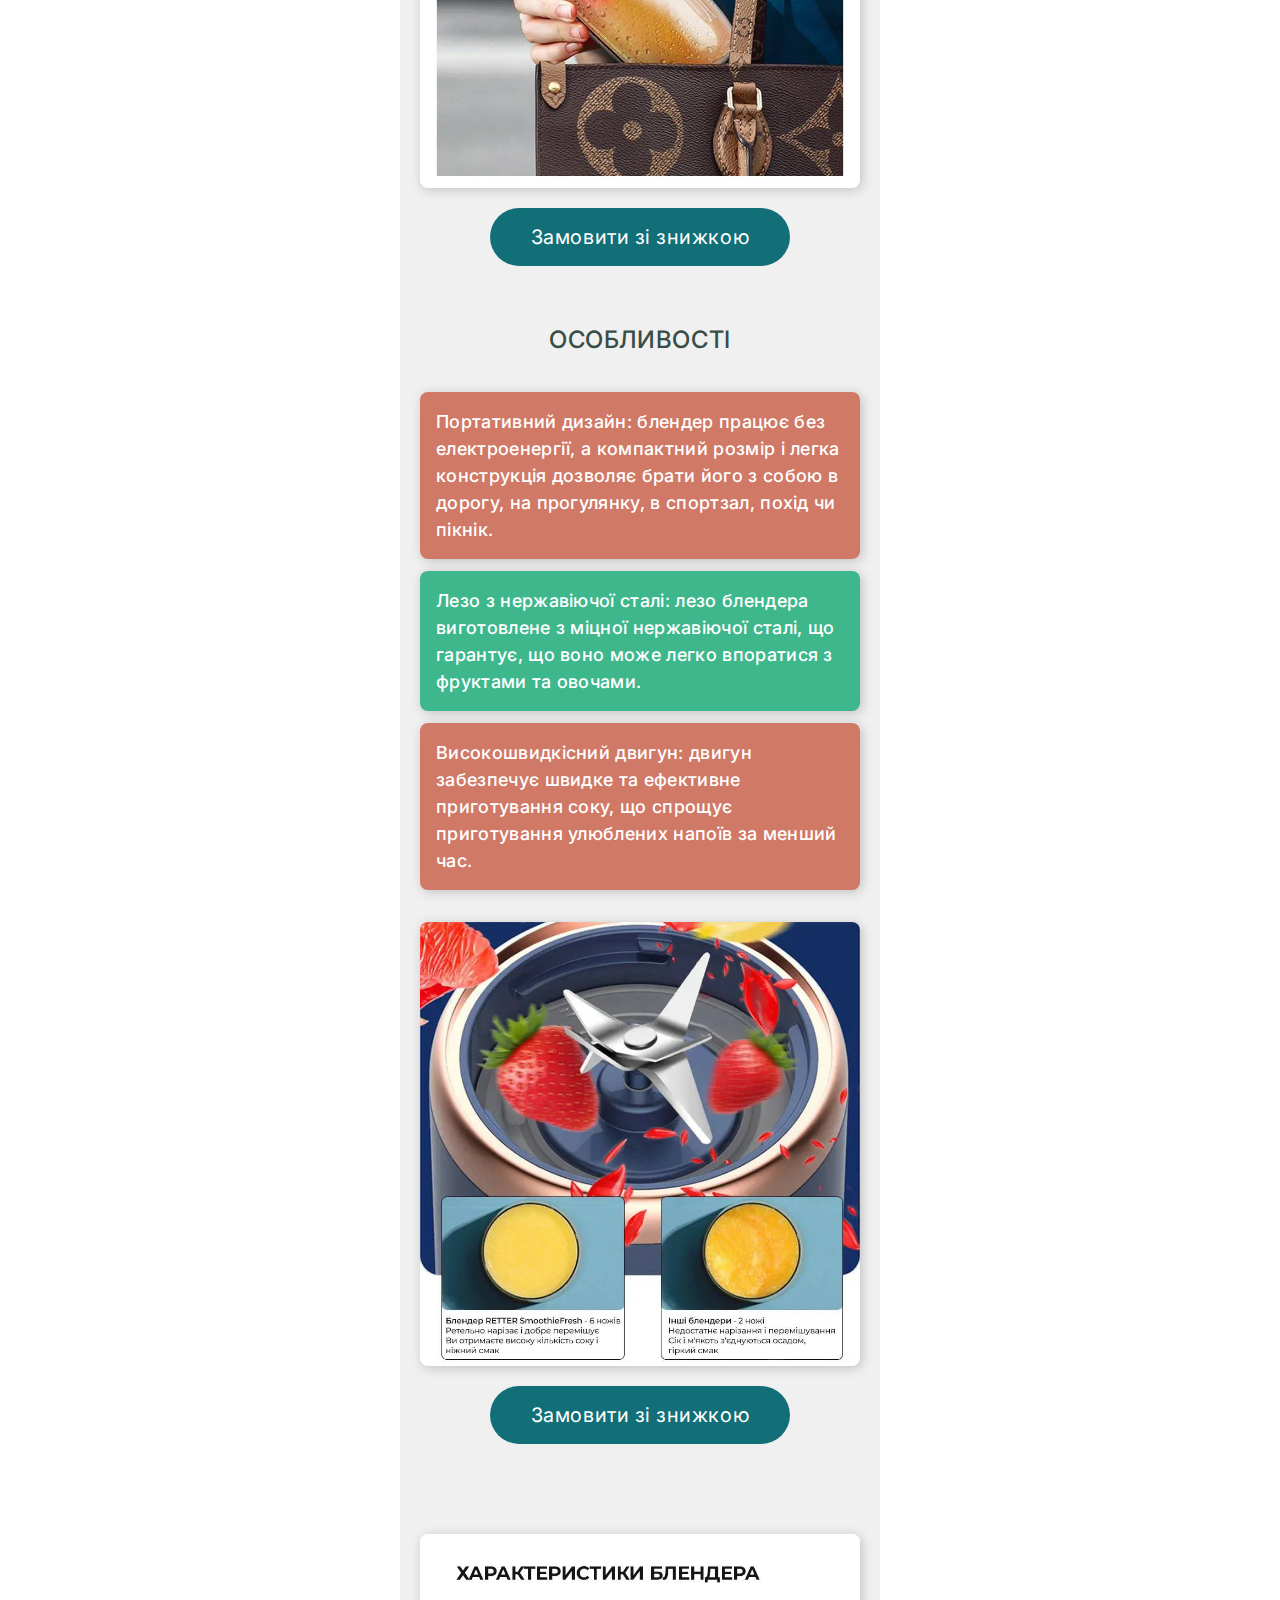
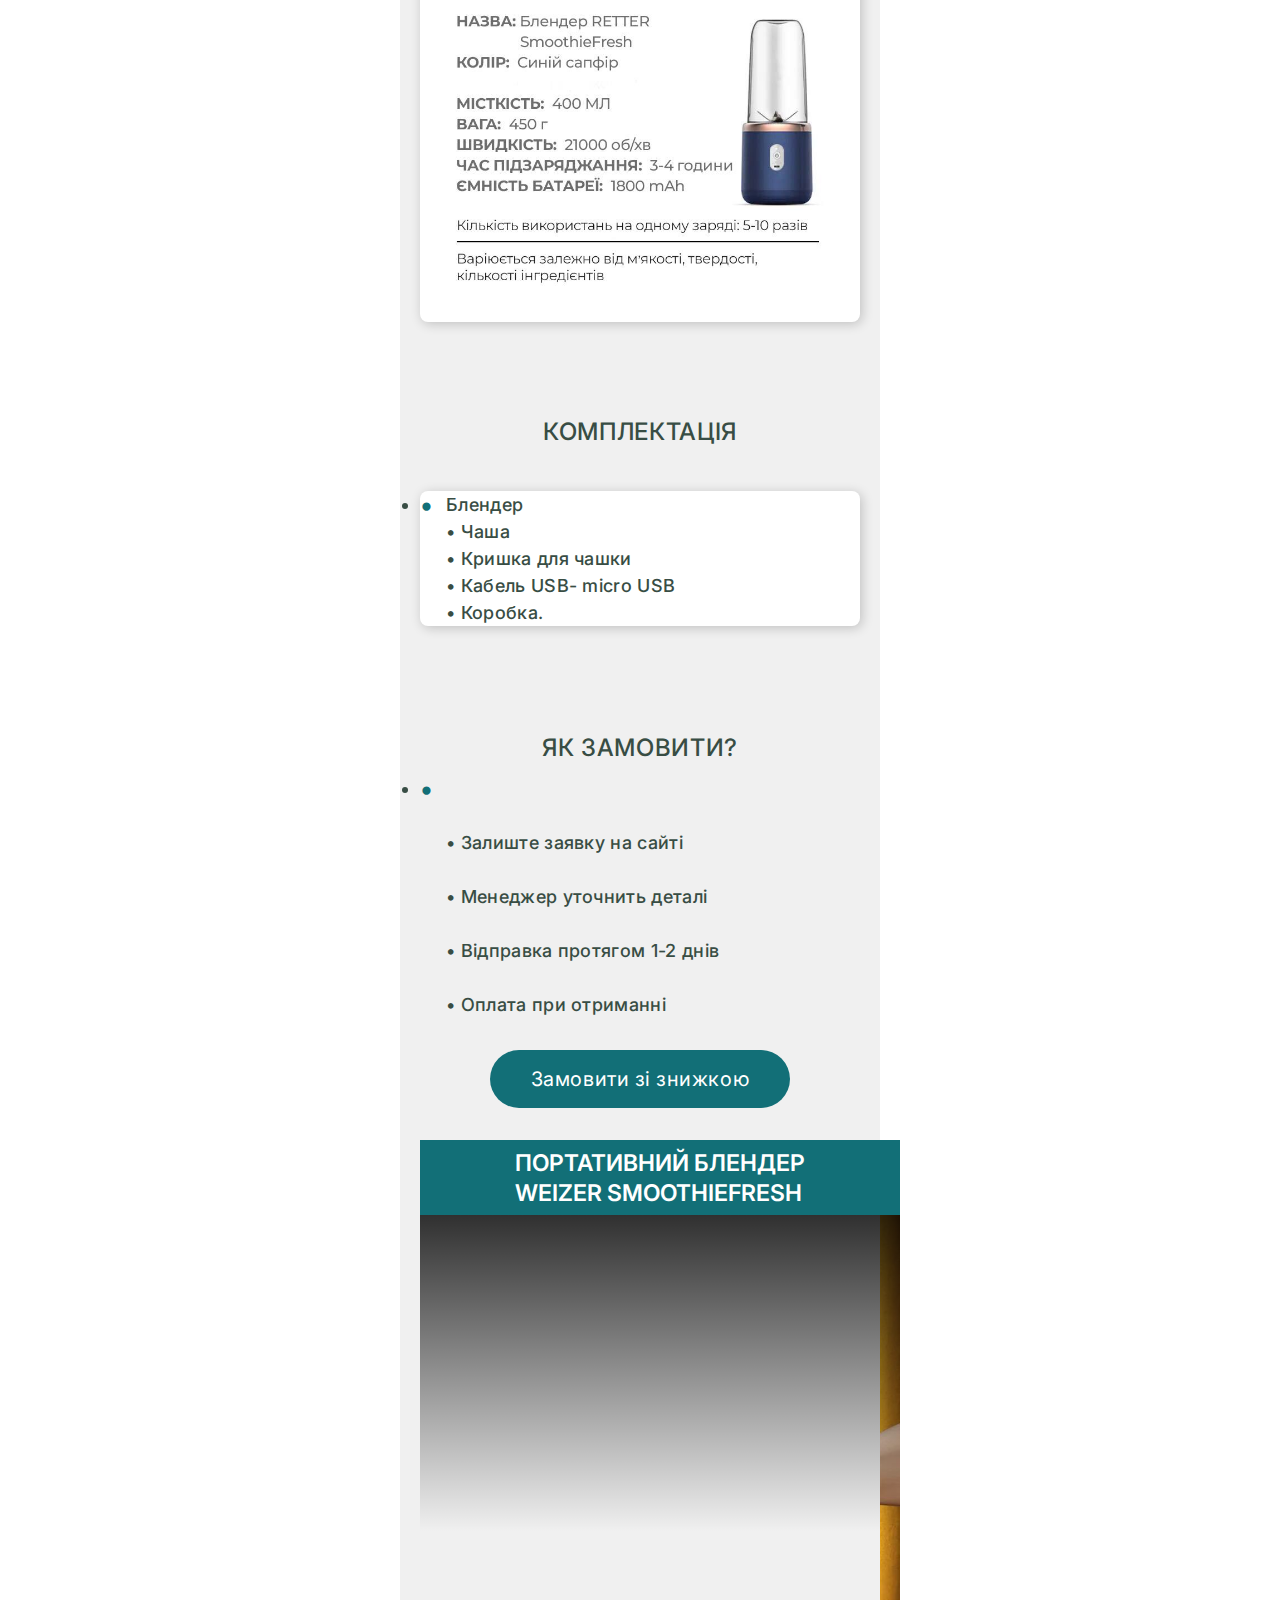
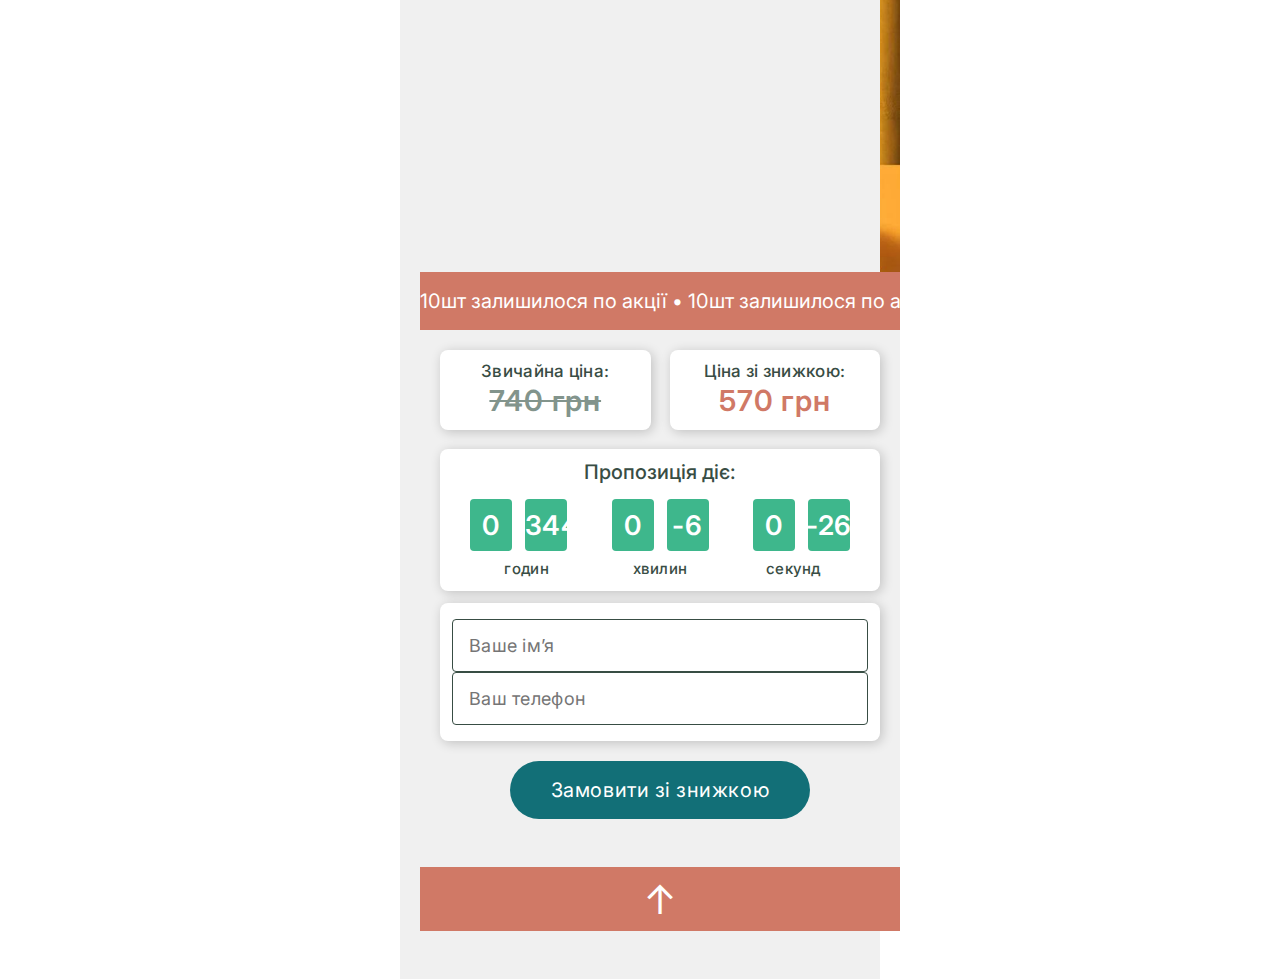
==== commit 8f412d2b: "Update index.html" ====
--- a/index.html
+++ b/index.html
@@ -153,12 +153,18 @@
 				</div>
 			</div>
 			<div class="body">
-				<header class="header">
-					<h1 class="h2">Портативний блендер<br> Weizer SmoothieFresh</h1>
-				</header>
-				<div class="wrapper_default card_border">
-					<img class="advantages_background" src="./блендер_files/34.jpg" alt="">
-				</div>
+			<header class="header"center>
+				<h2 class="h2">Портативний блендер<br> Weizer SmoothieFresh</h2>
+			</header>
+			<main class="main_block">
+				<img class="main_background"  src="./блендер_files/34.jpg"><br>
+				<div class="container">
+					<h1 class="h1"><br><br><br><br><br><br><br><br><br><br><br><br><br><br><br>
+						<br><br>
+					</h1>
+
+				</div>
+			</main>
 			
 			<div class="ticker">
 				<div class="ticker_text">
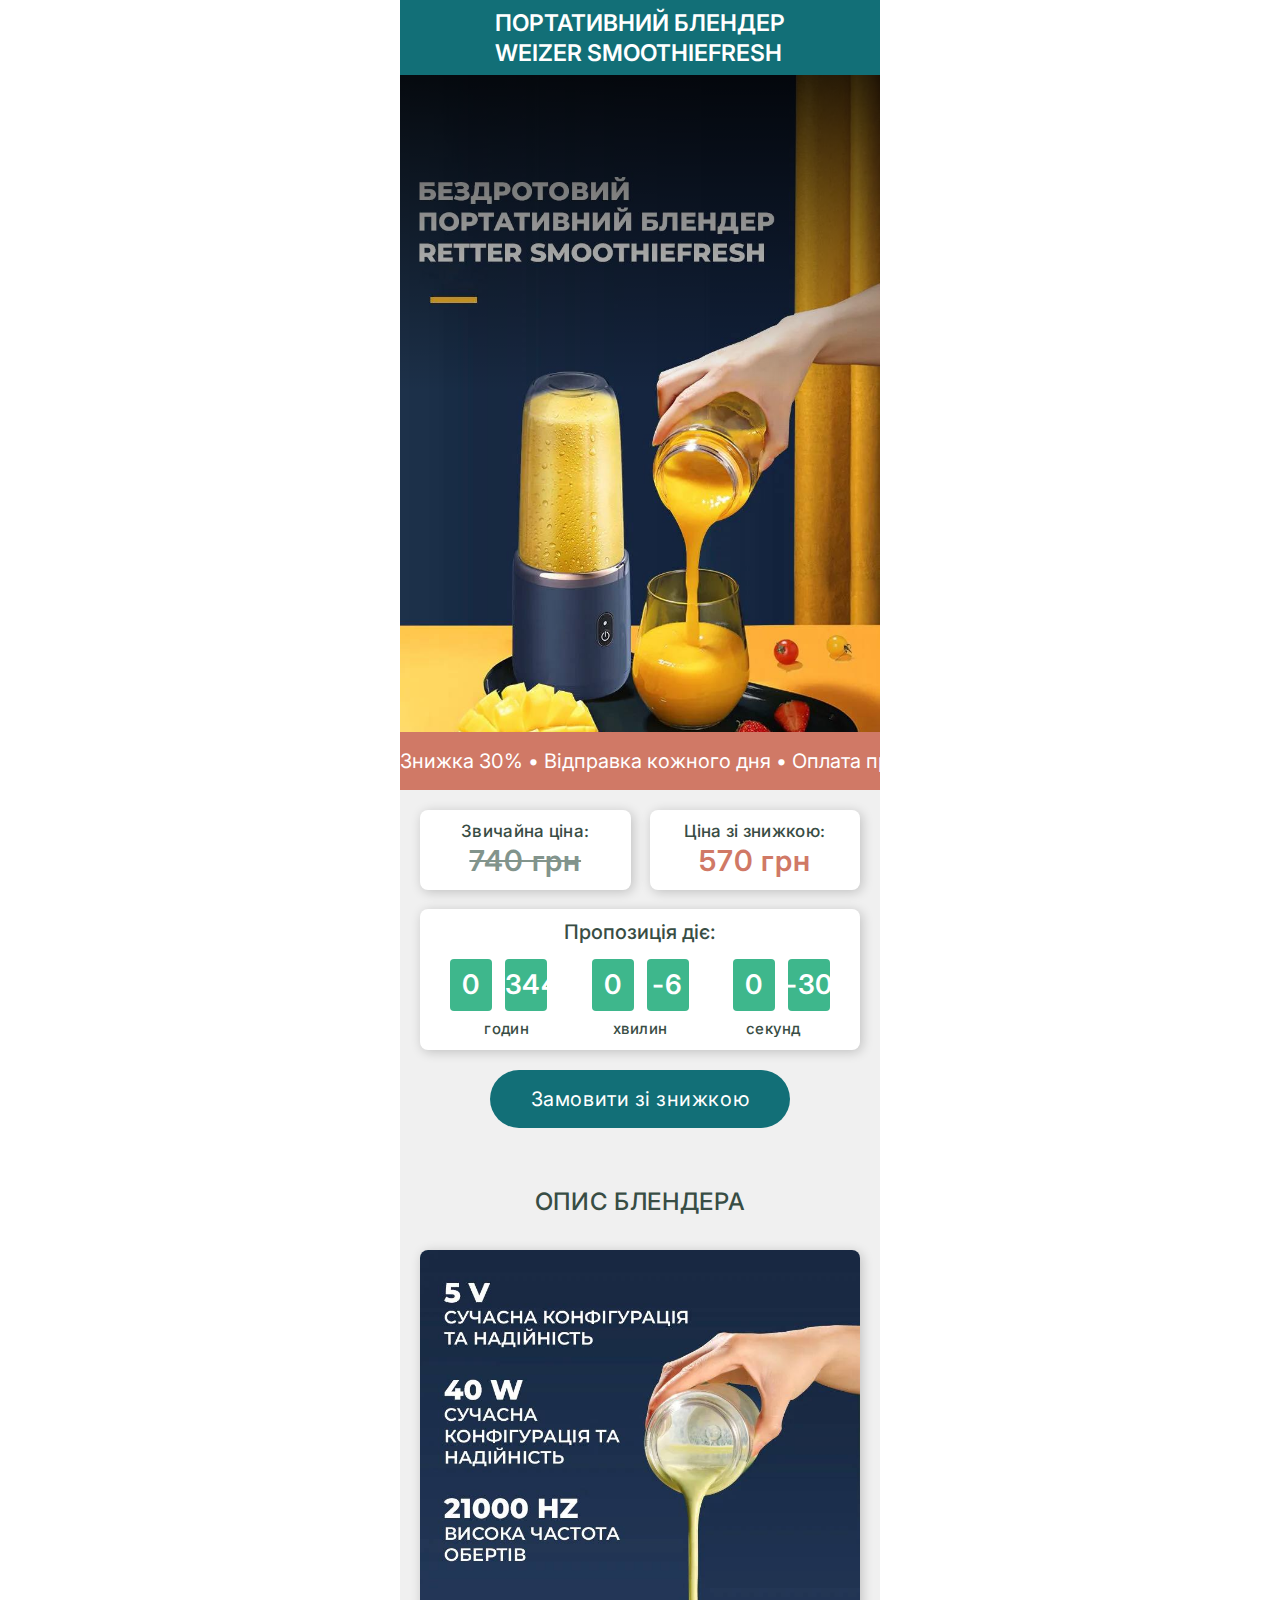
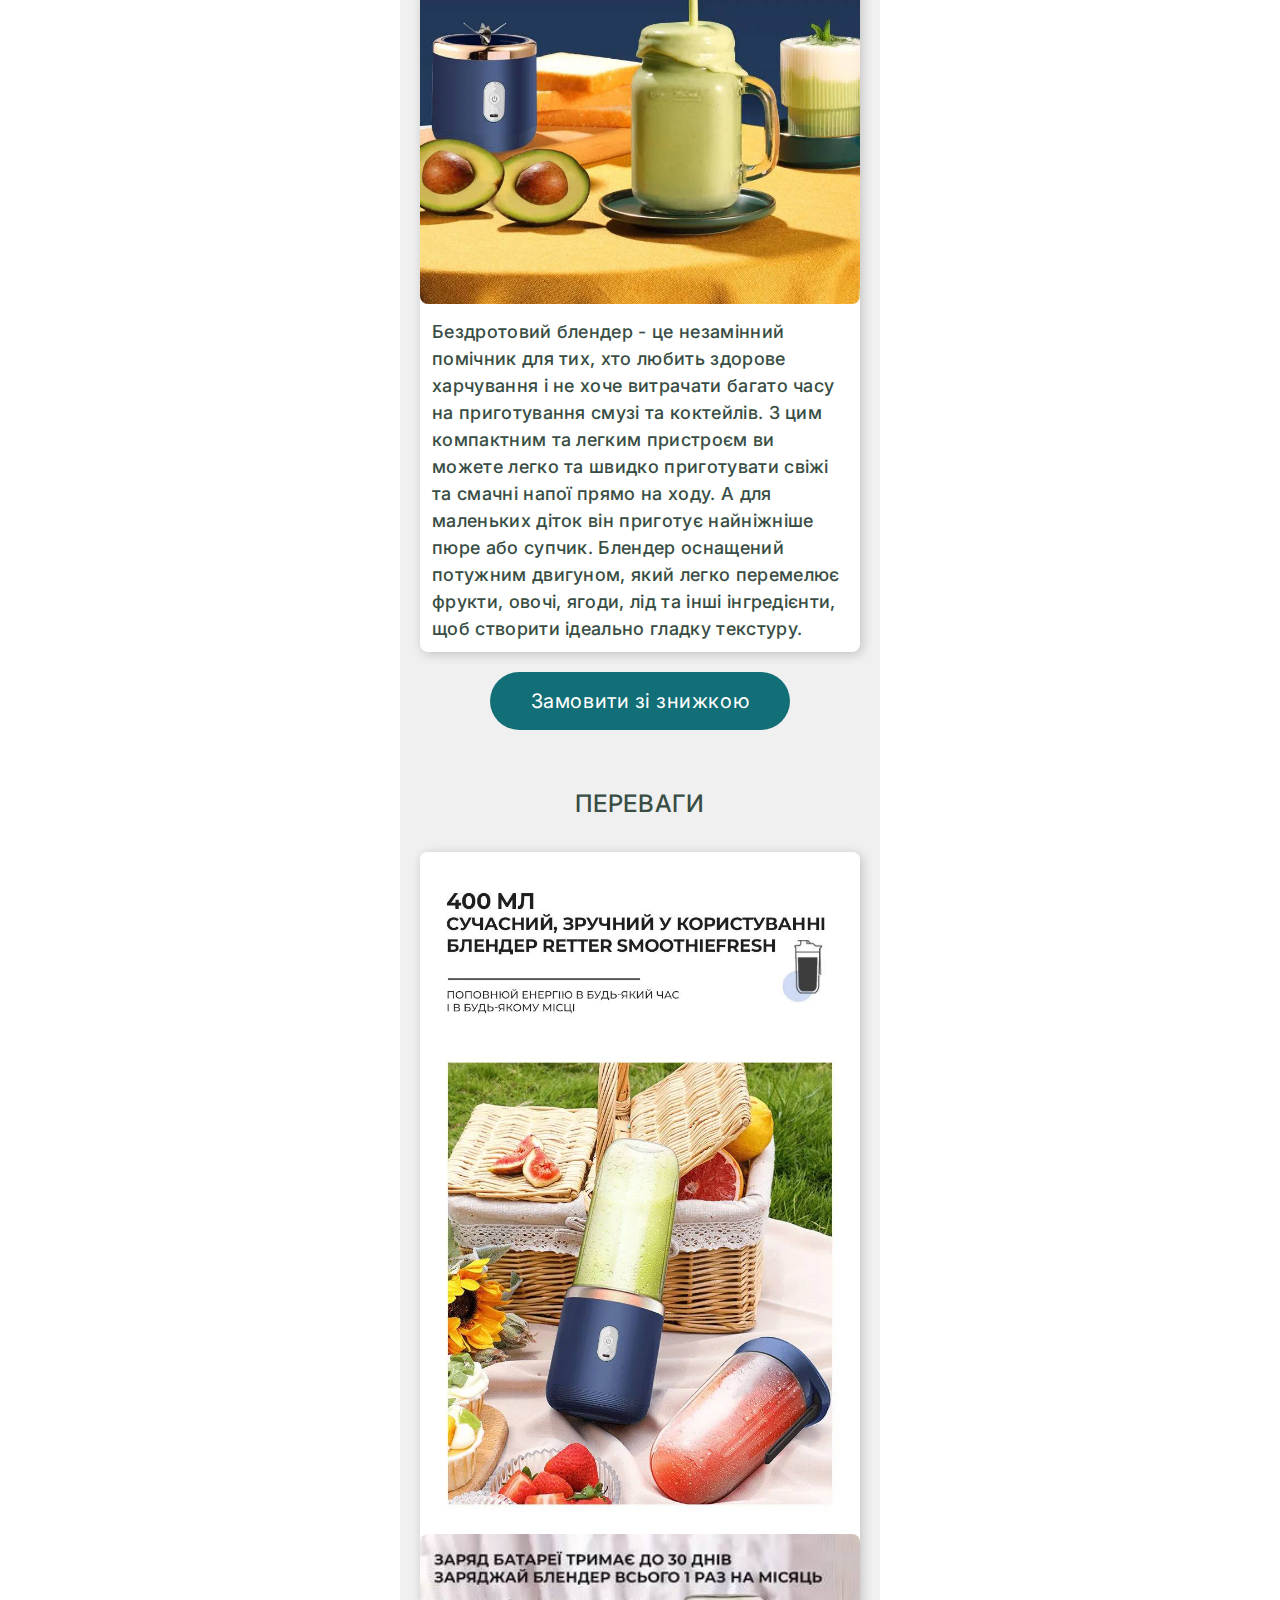
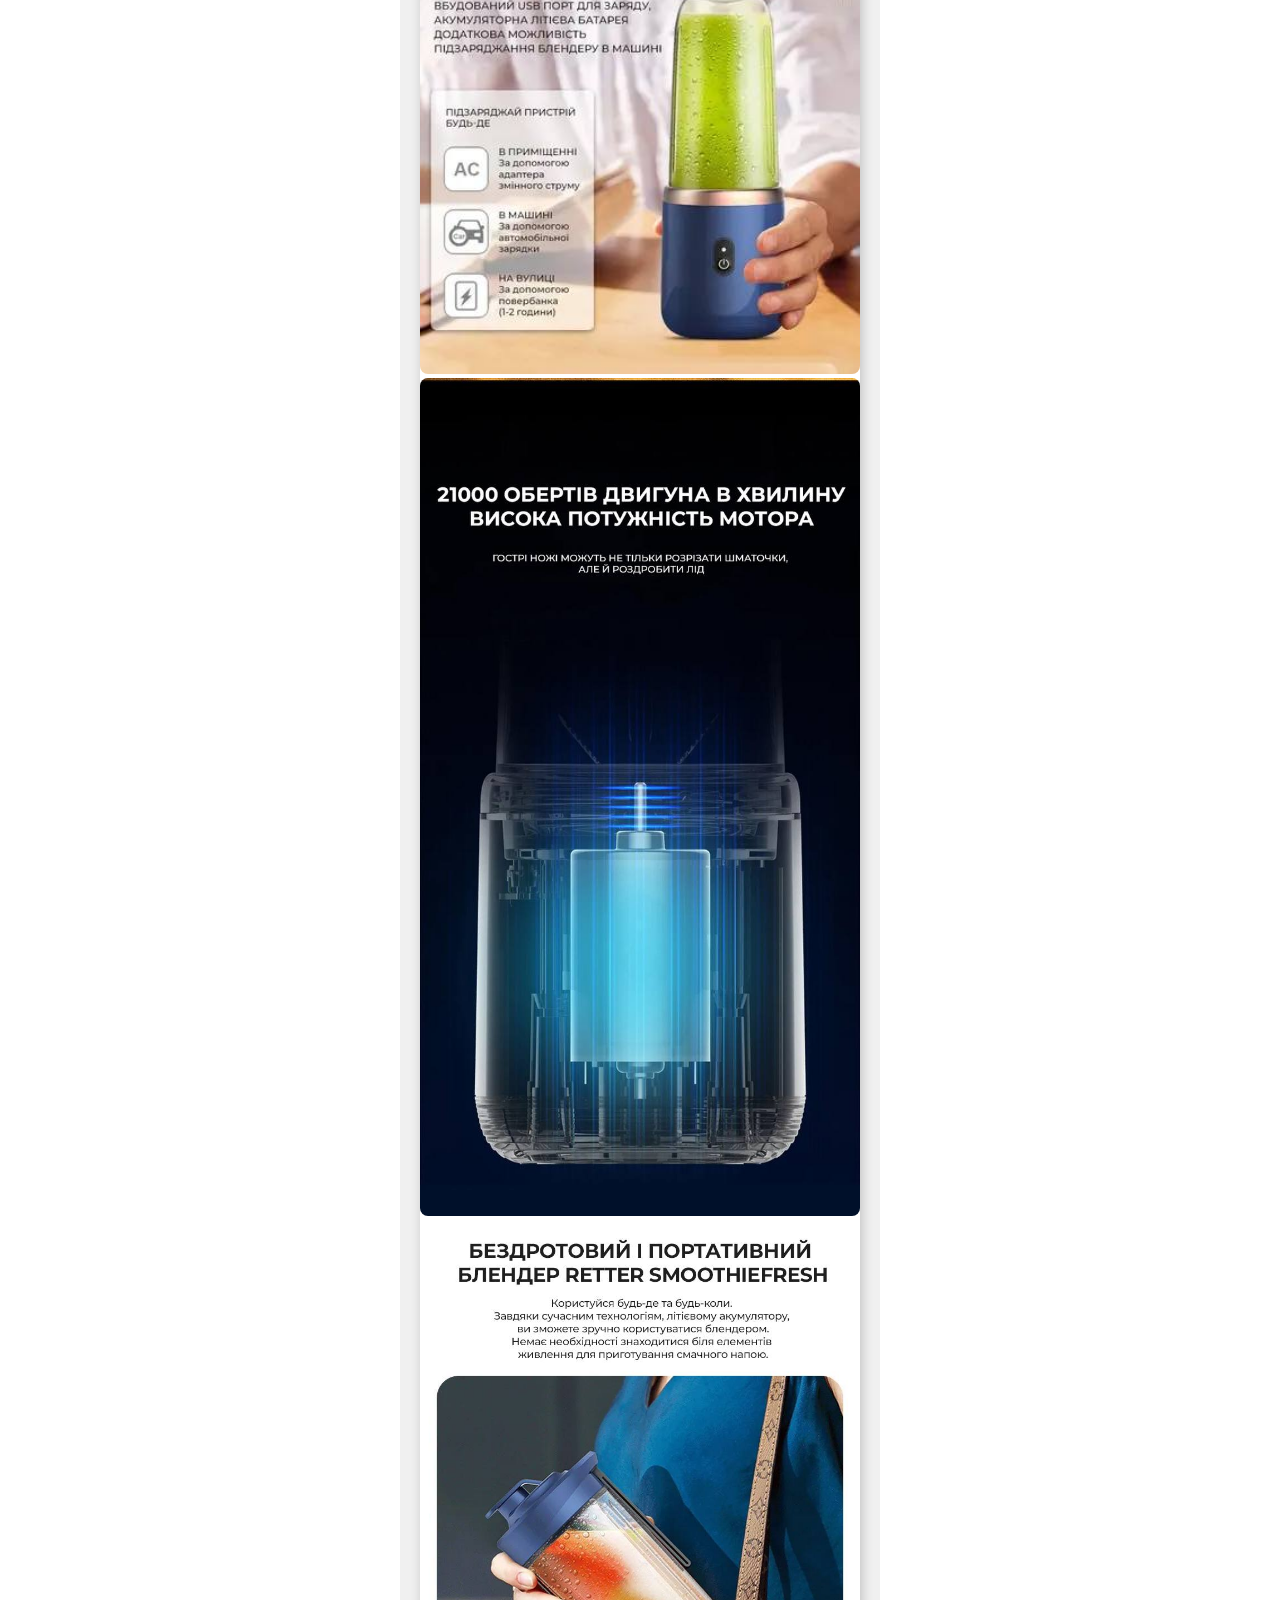
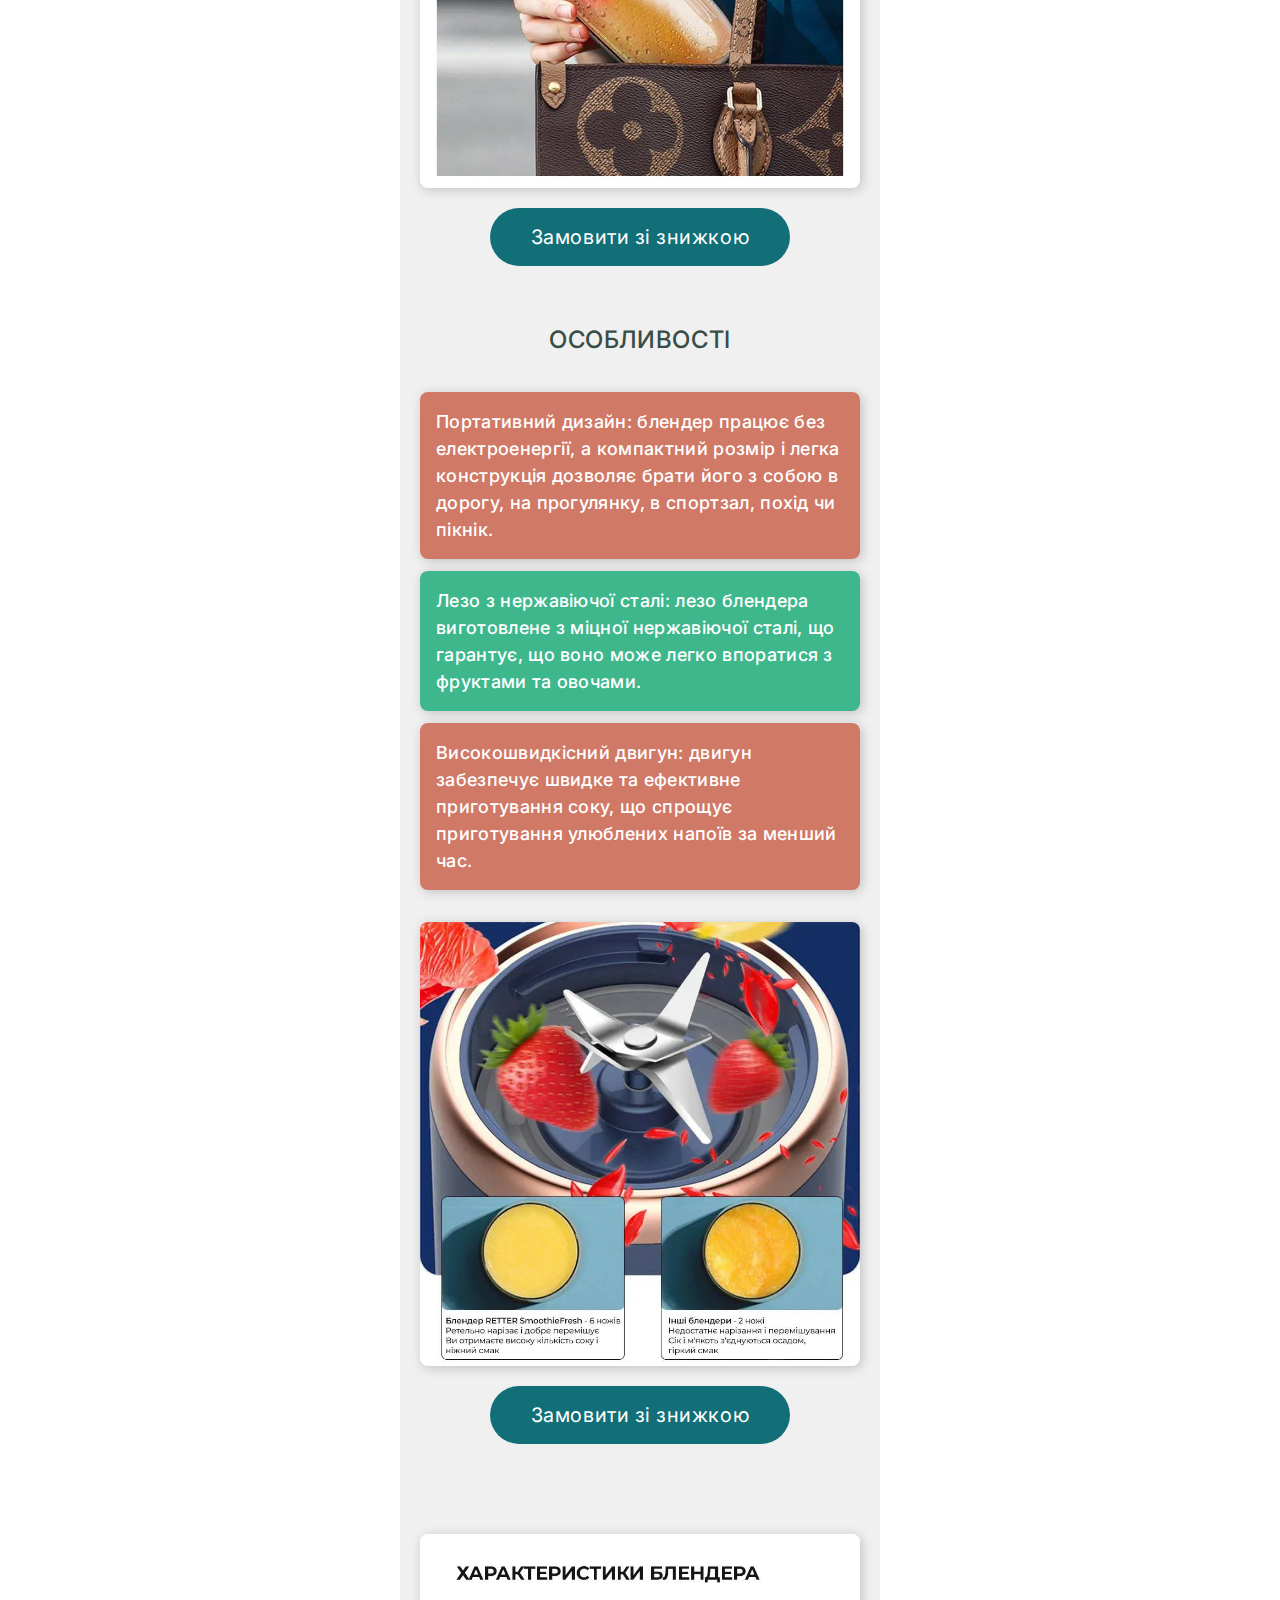
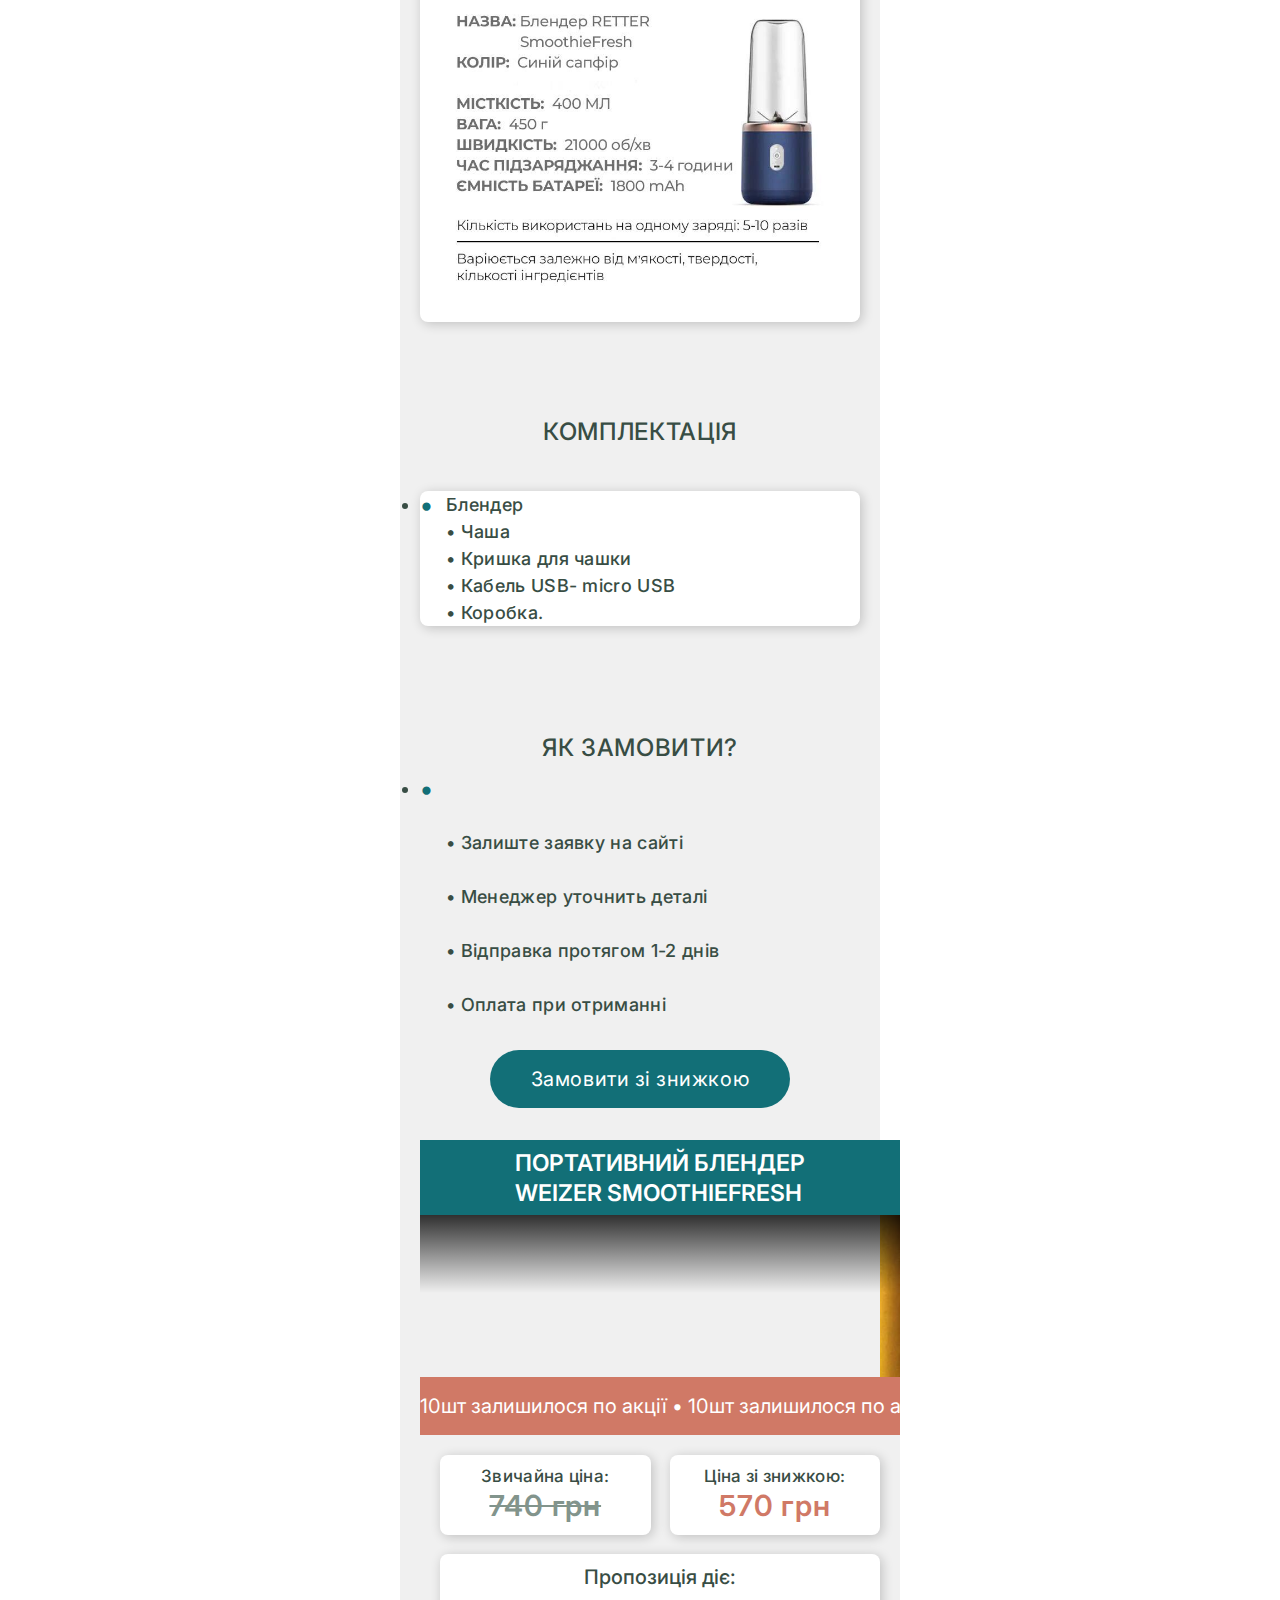
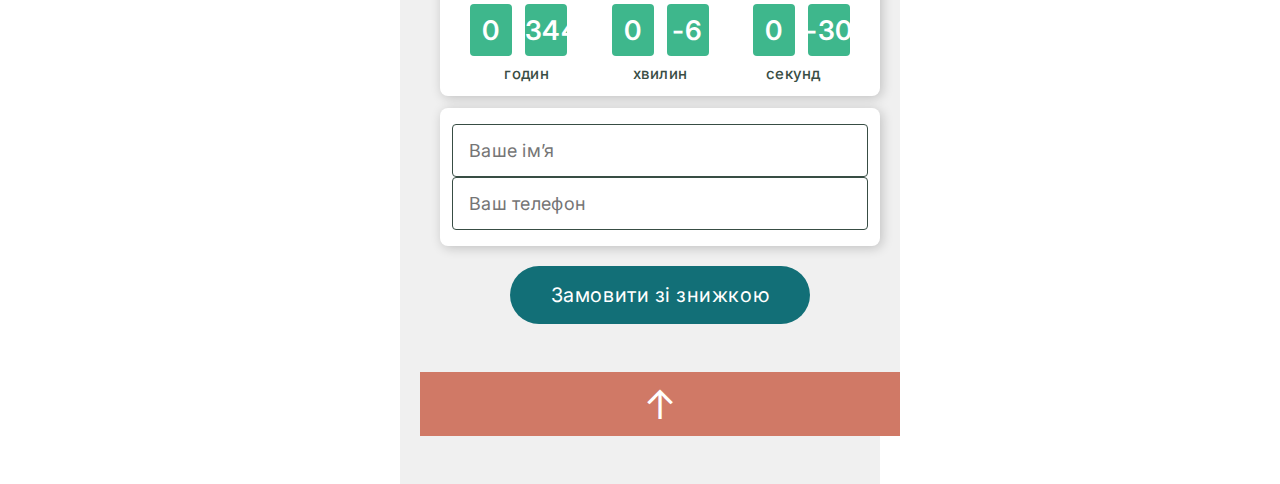
==== commit 2388fea3: "Update index.html" ====
--- a/index.html
+++ b/index.html
@@ -159,7 +159,7 @@
 			<main class="main_block">
 				<img class="main_background"  src="./блендер_files/34.jpg"><br>
 				<div class="container">
-					<h1 class="h1"><br><br><br><br><br><br><br><br><br><br><br><br><br><br><br>
+					<h1 class="h1">
 						<br><br>
 					</h1>
 
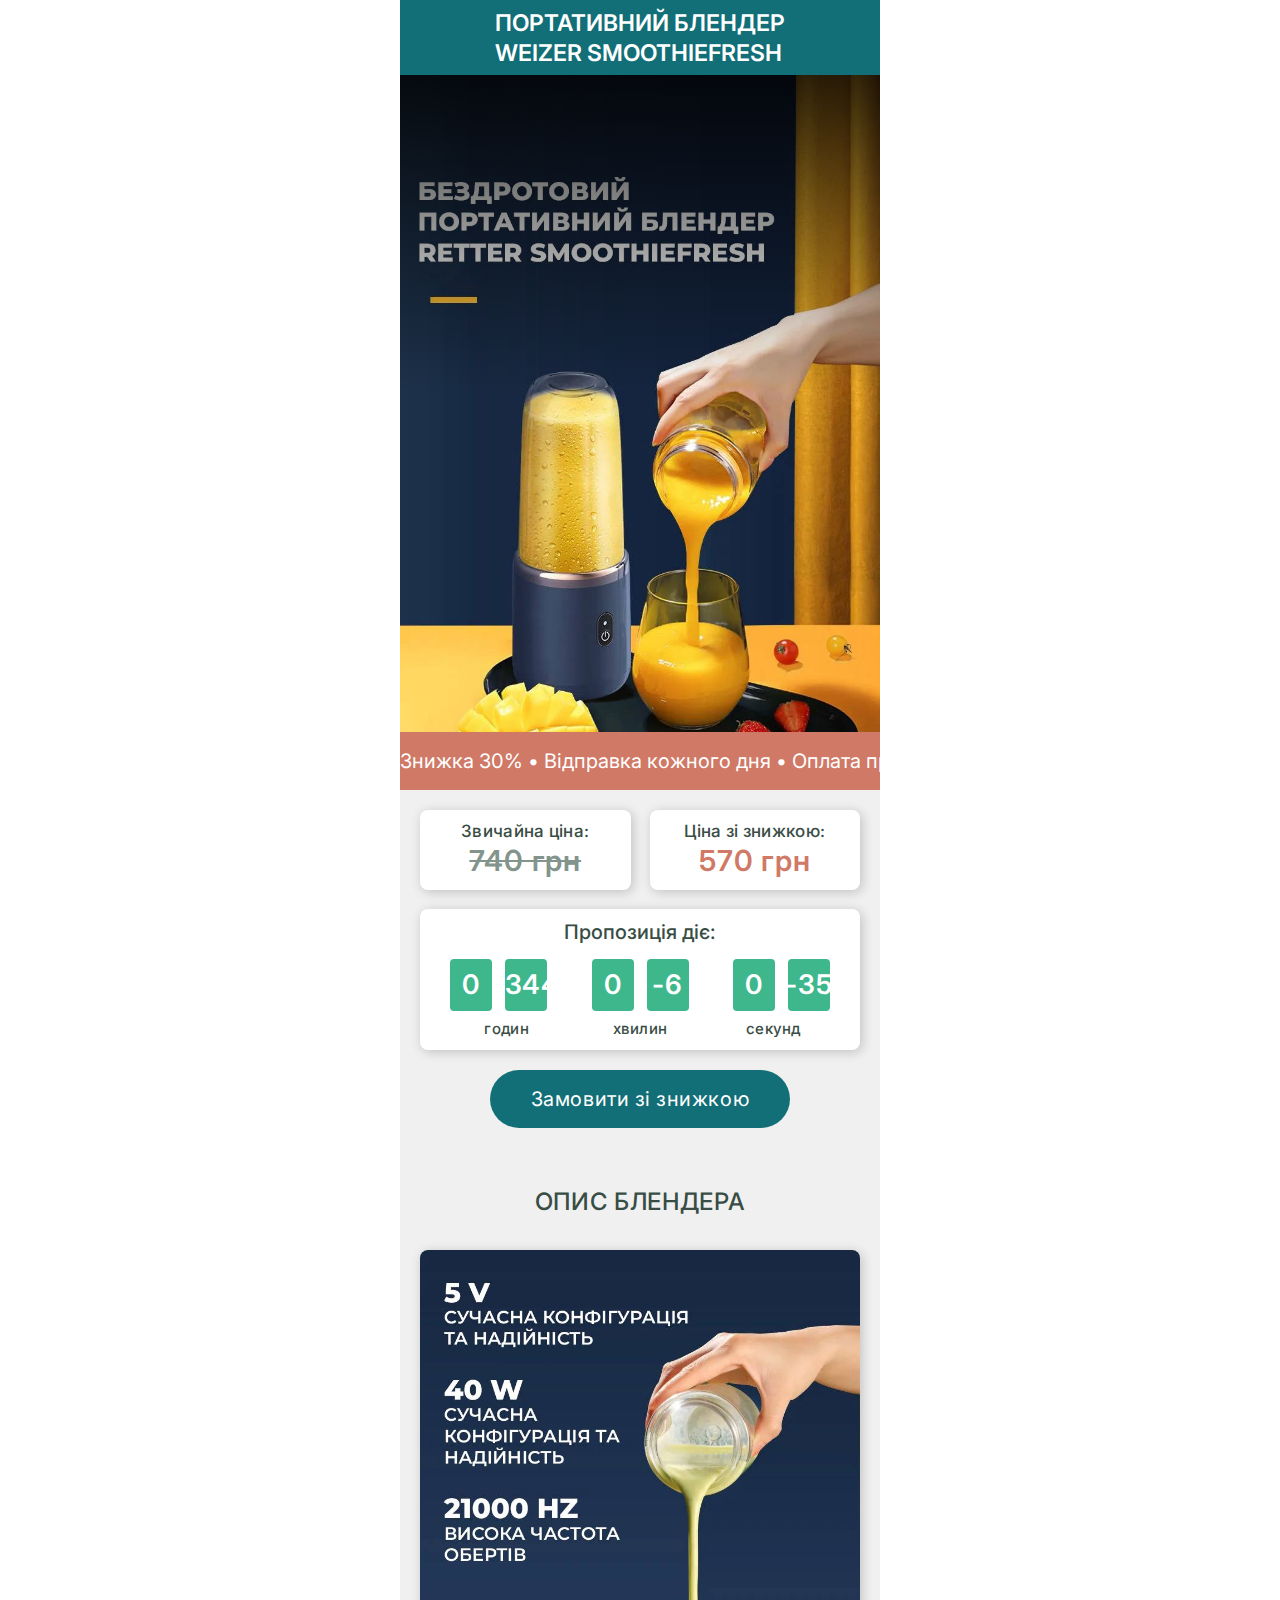
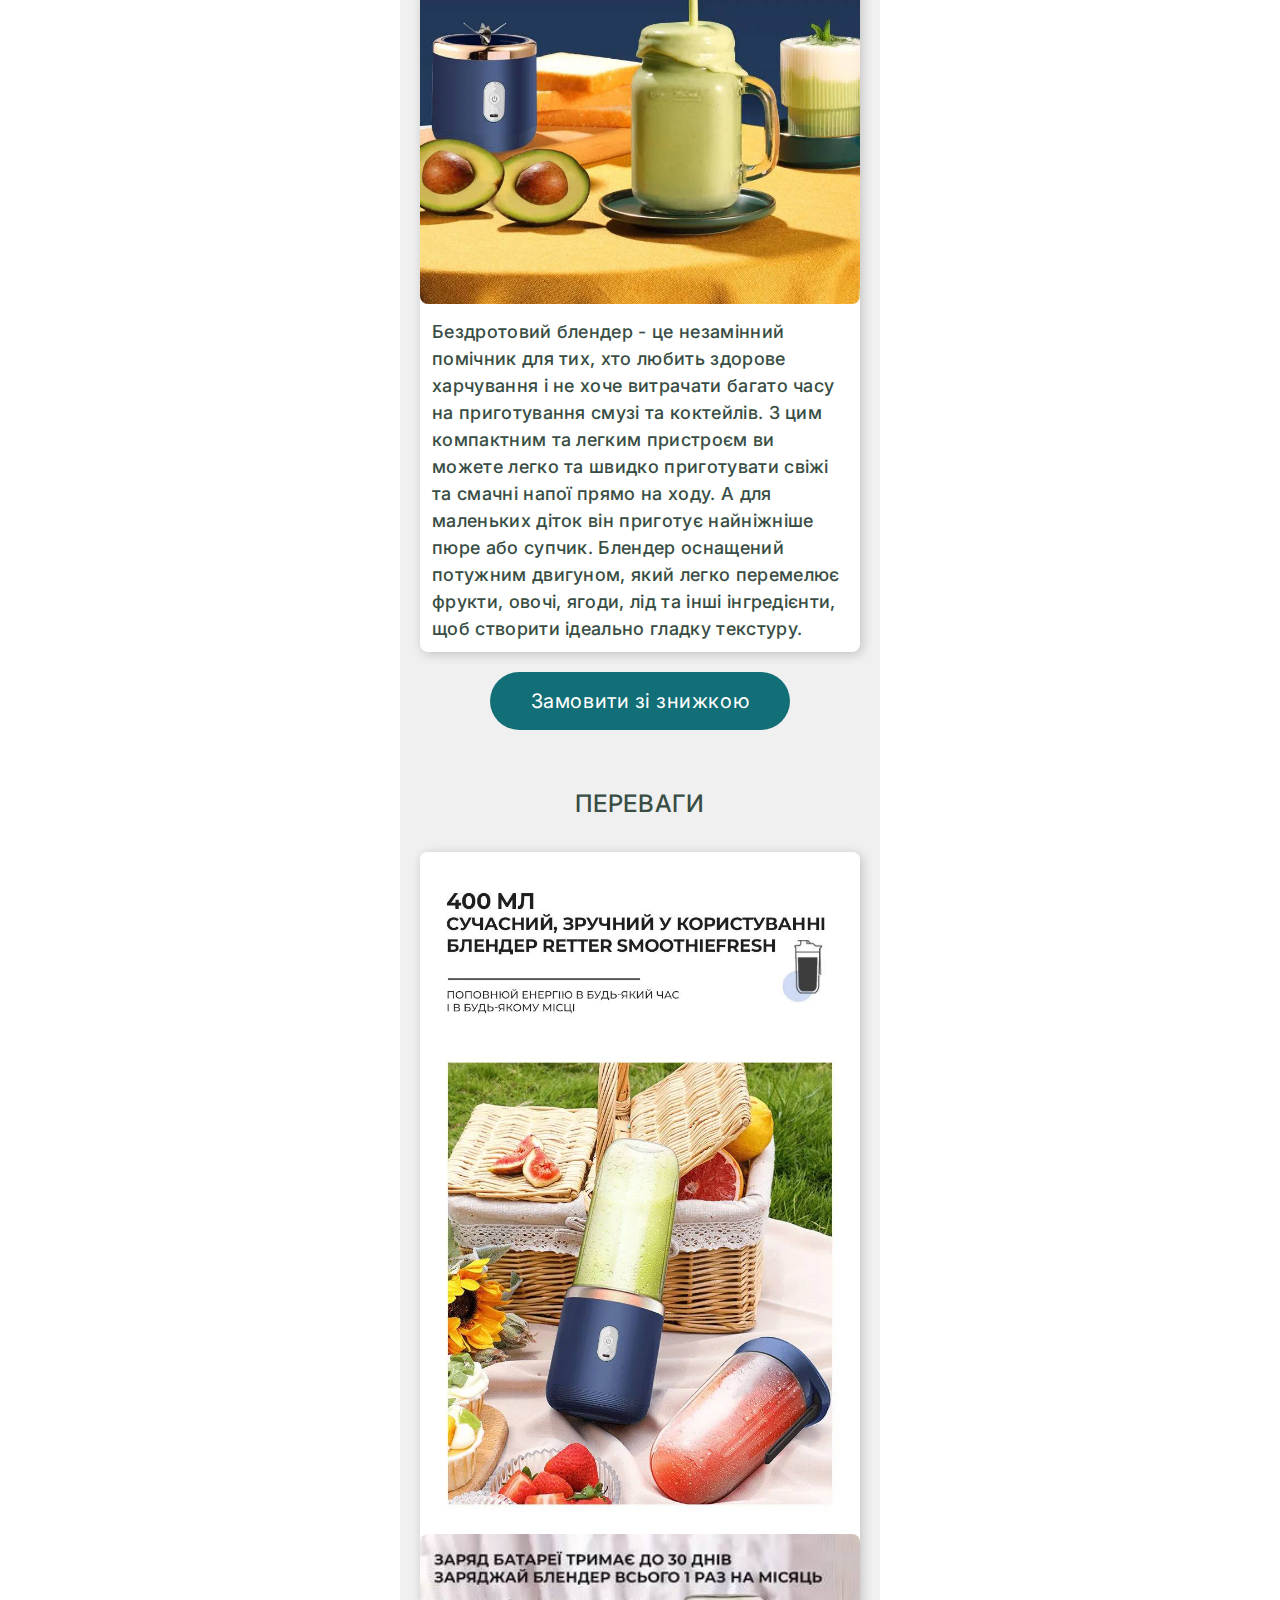
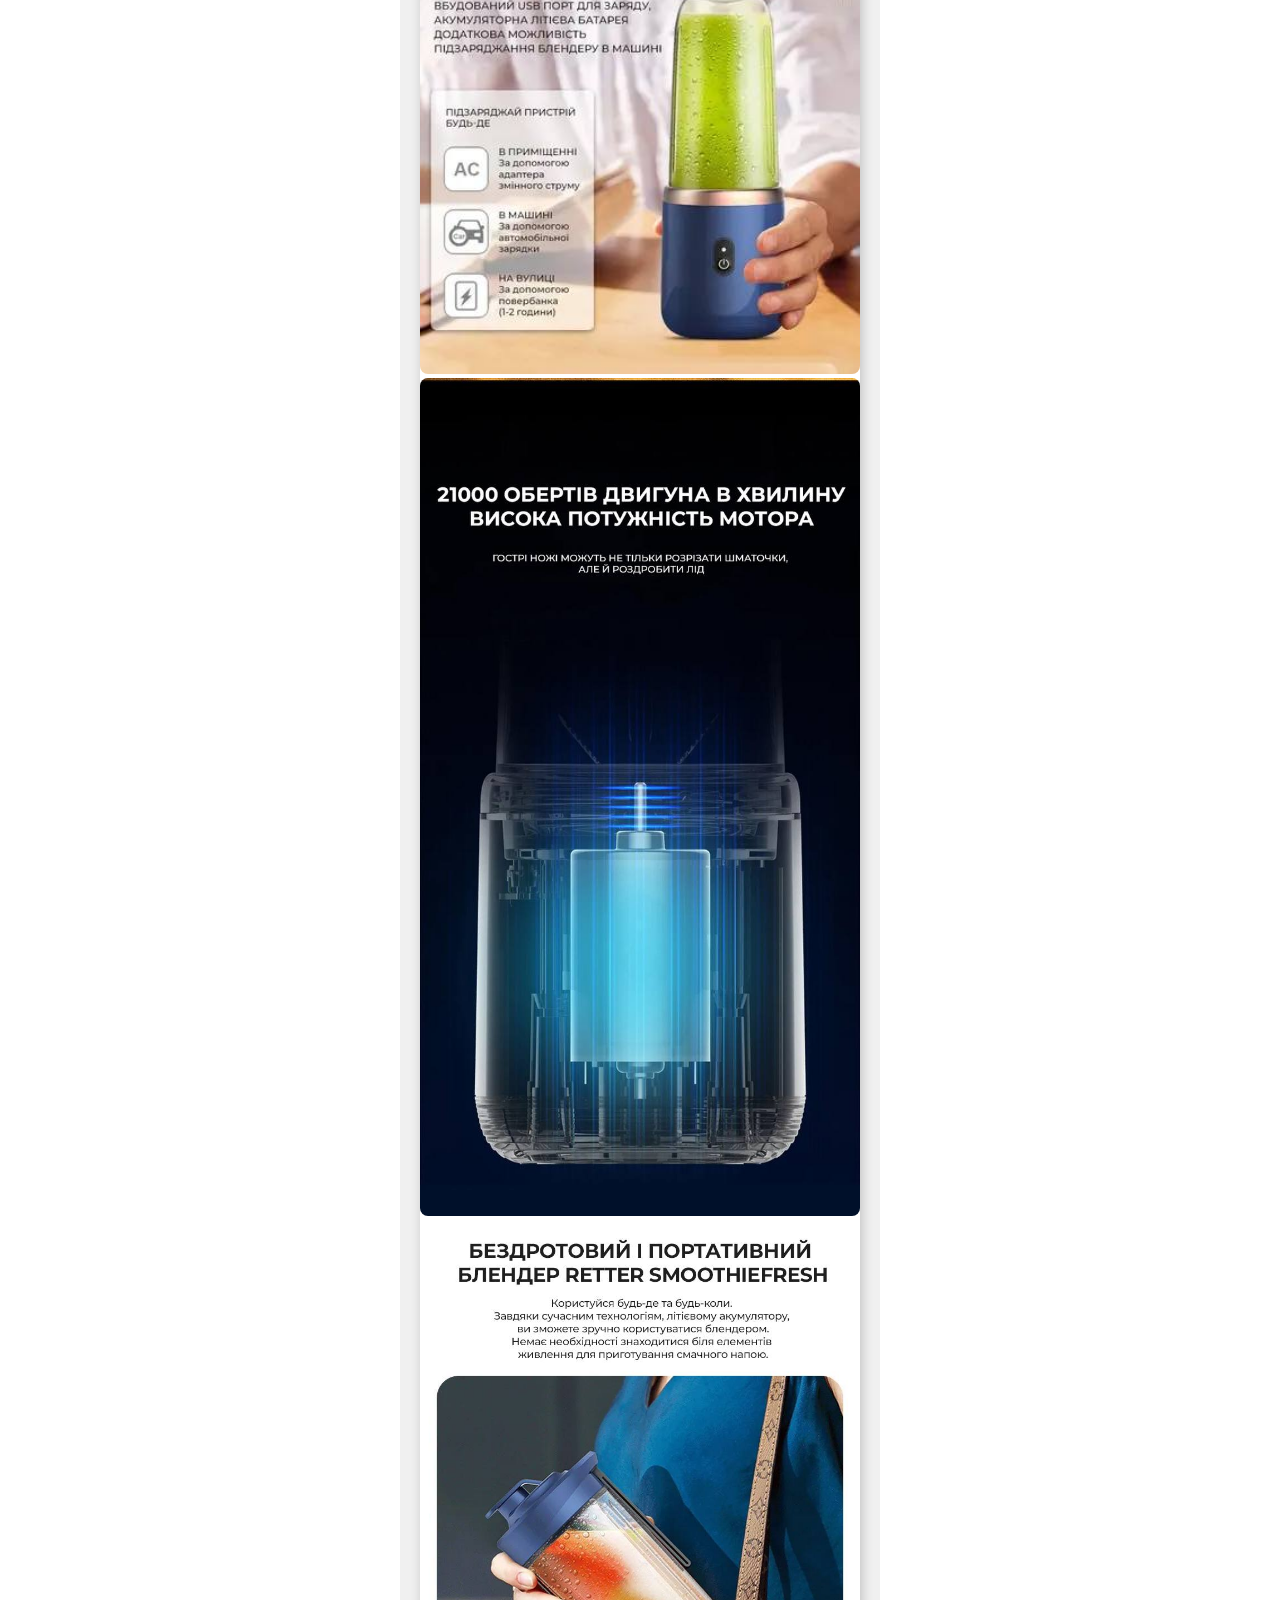
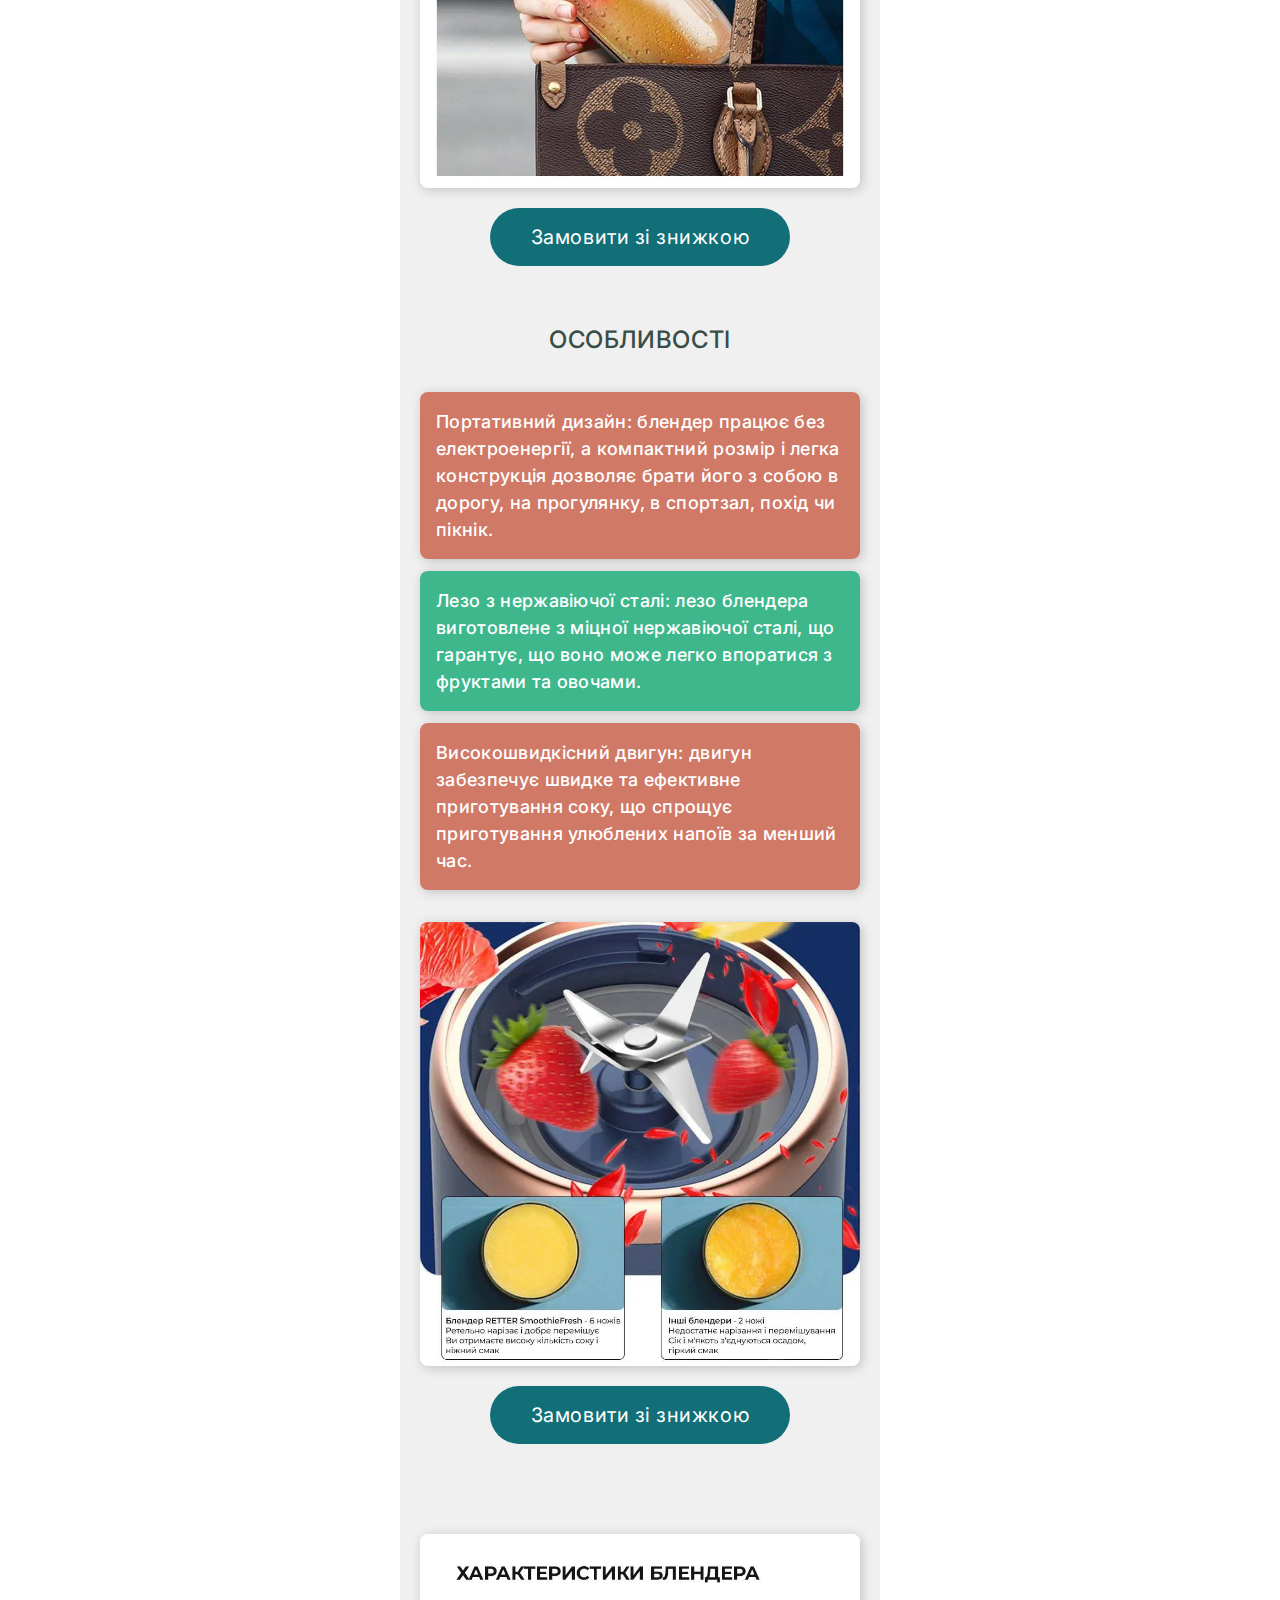
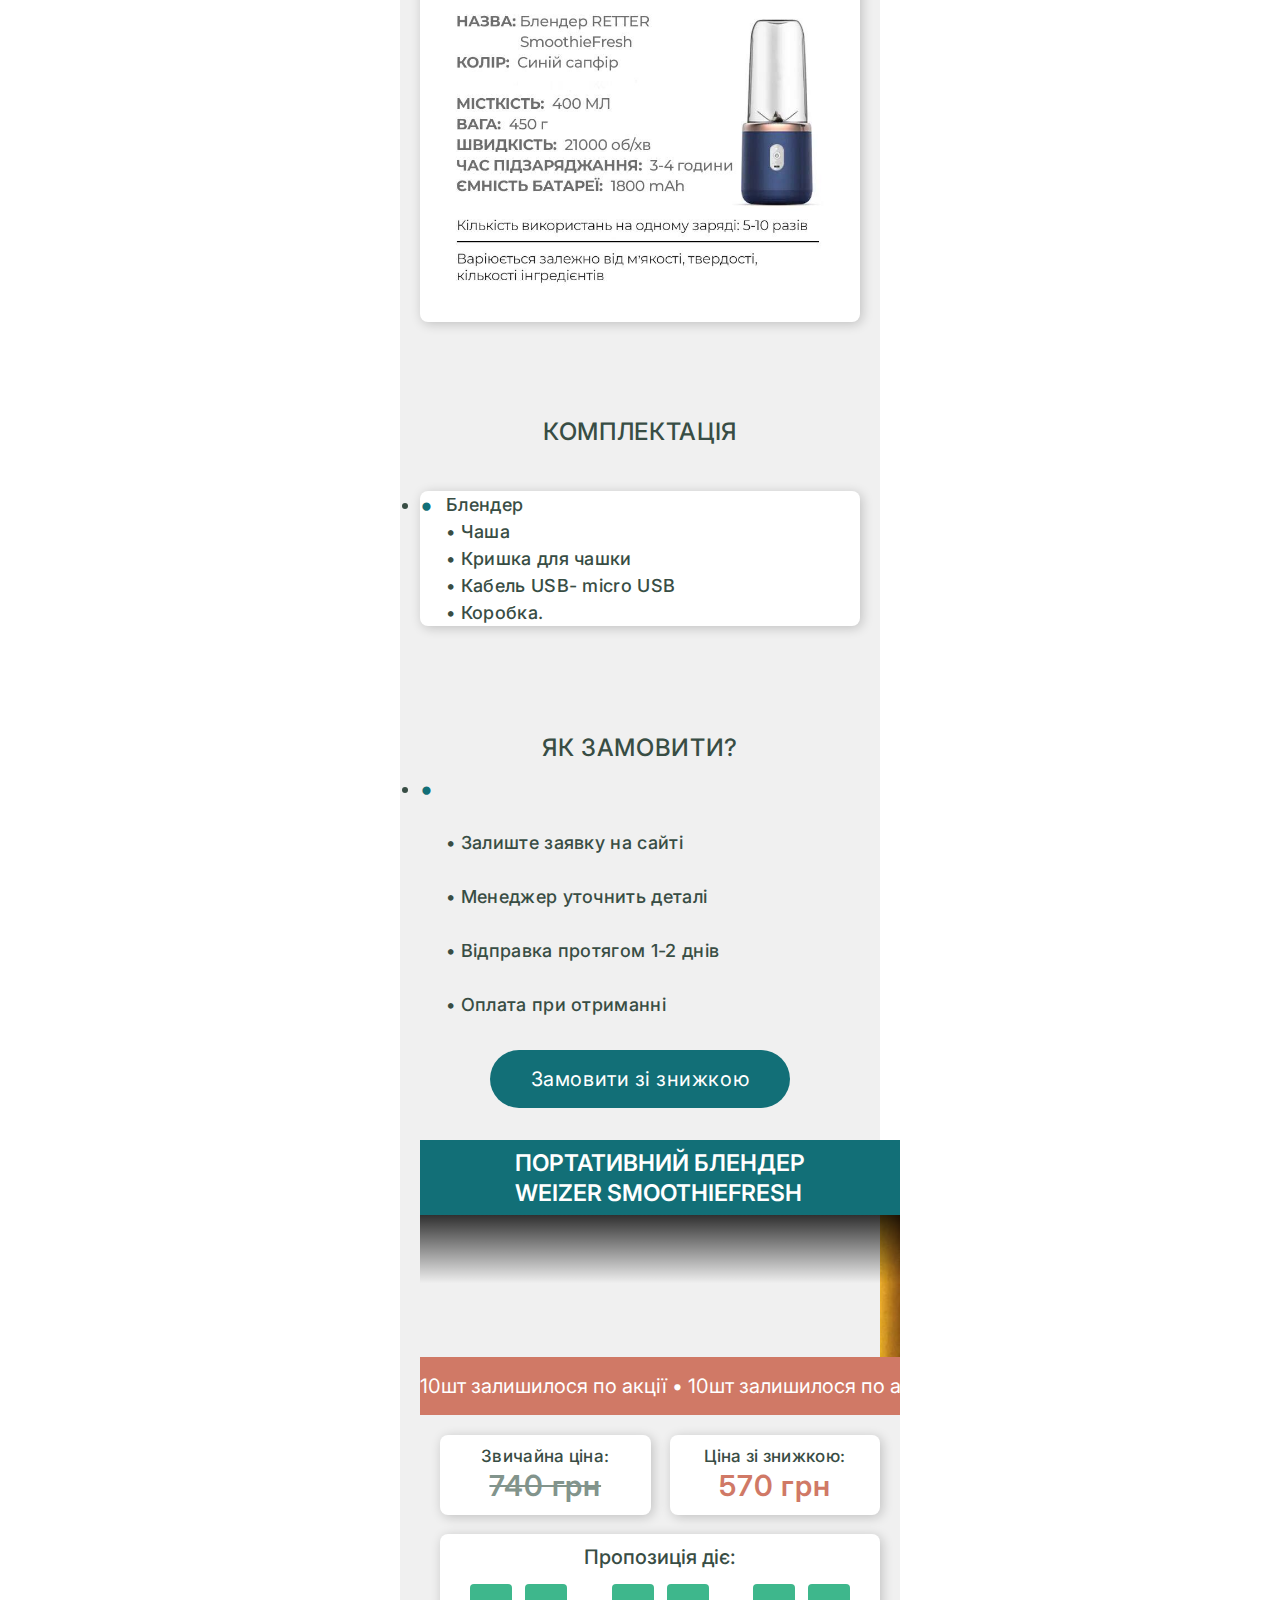
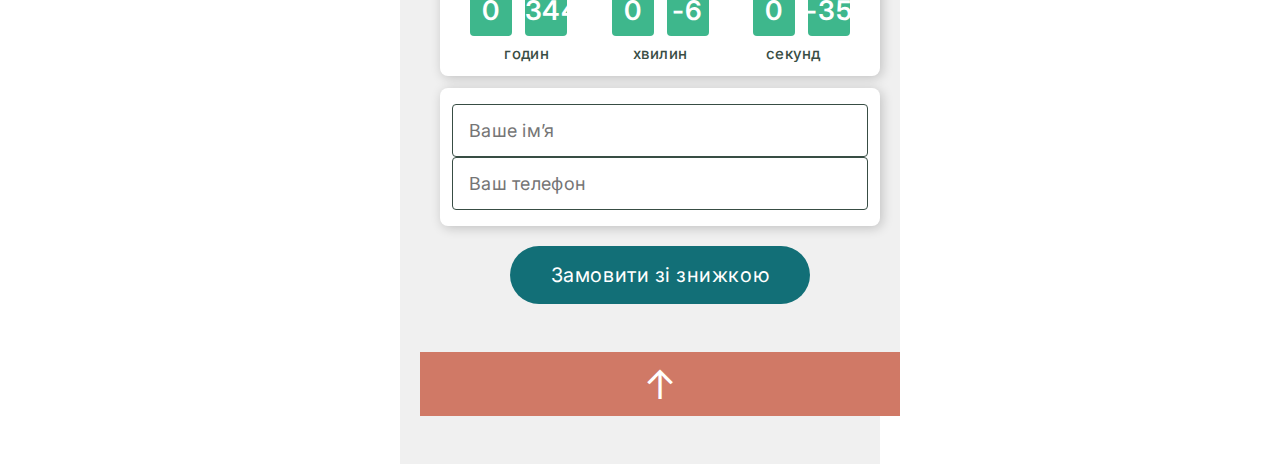
==== commit e84ff7a2: "Update index.html" ====
--- a/index.html
+++ b/index.html
@@ -157,7 +157,7 @@
 				<h2 class="h2">Портативний блендер<br> Weizer SmoothieFresh</h2>
 			</header>
 			<main class="main_block">
-				<img class="main_background"  src="./блендер_files/34.jpg"><br>
+				<img class="main_background"  src="./блендер_files/34.jpg">
 				<div class="container">
 					<h1 class="h1">
 						<br><br>
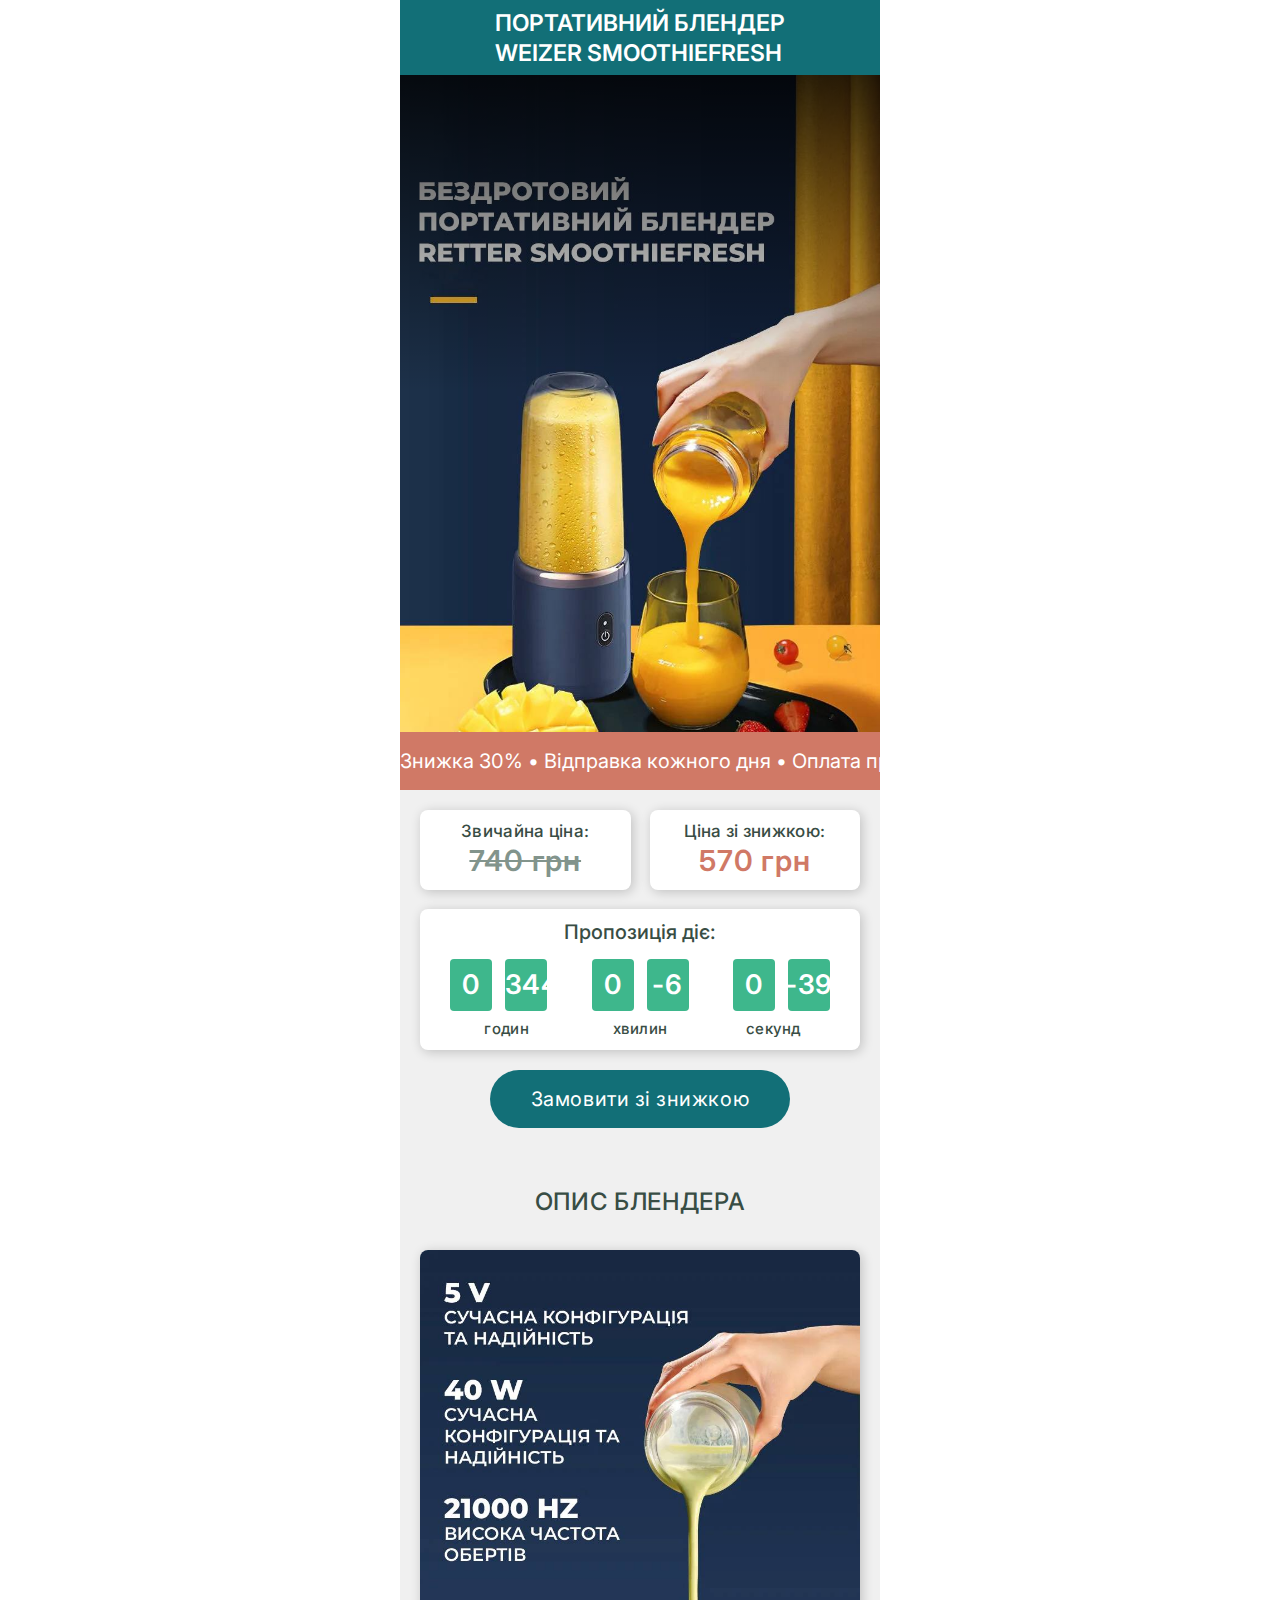
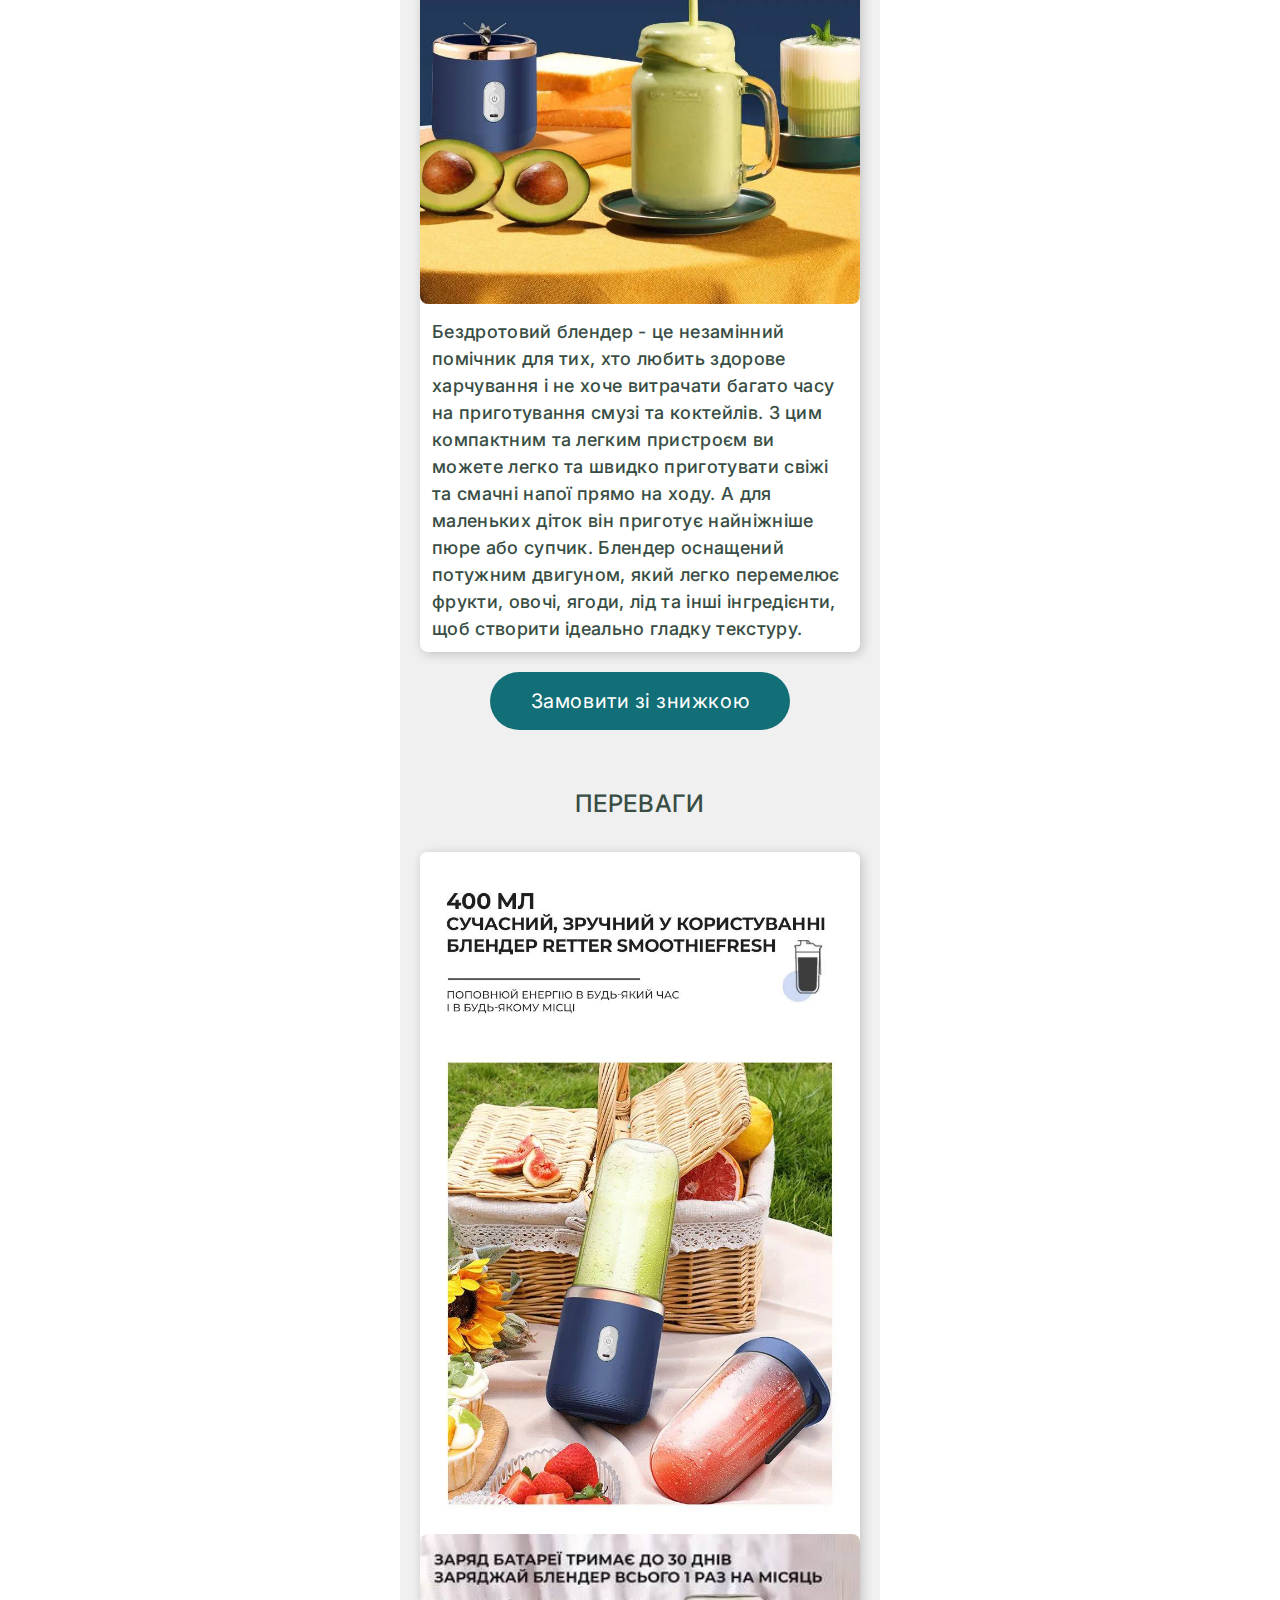
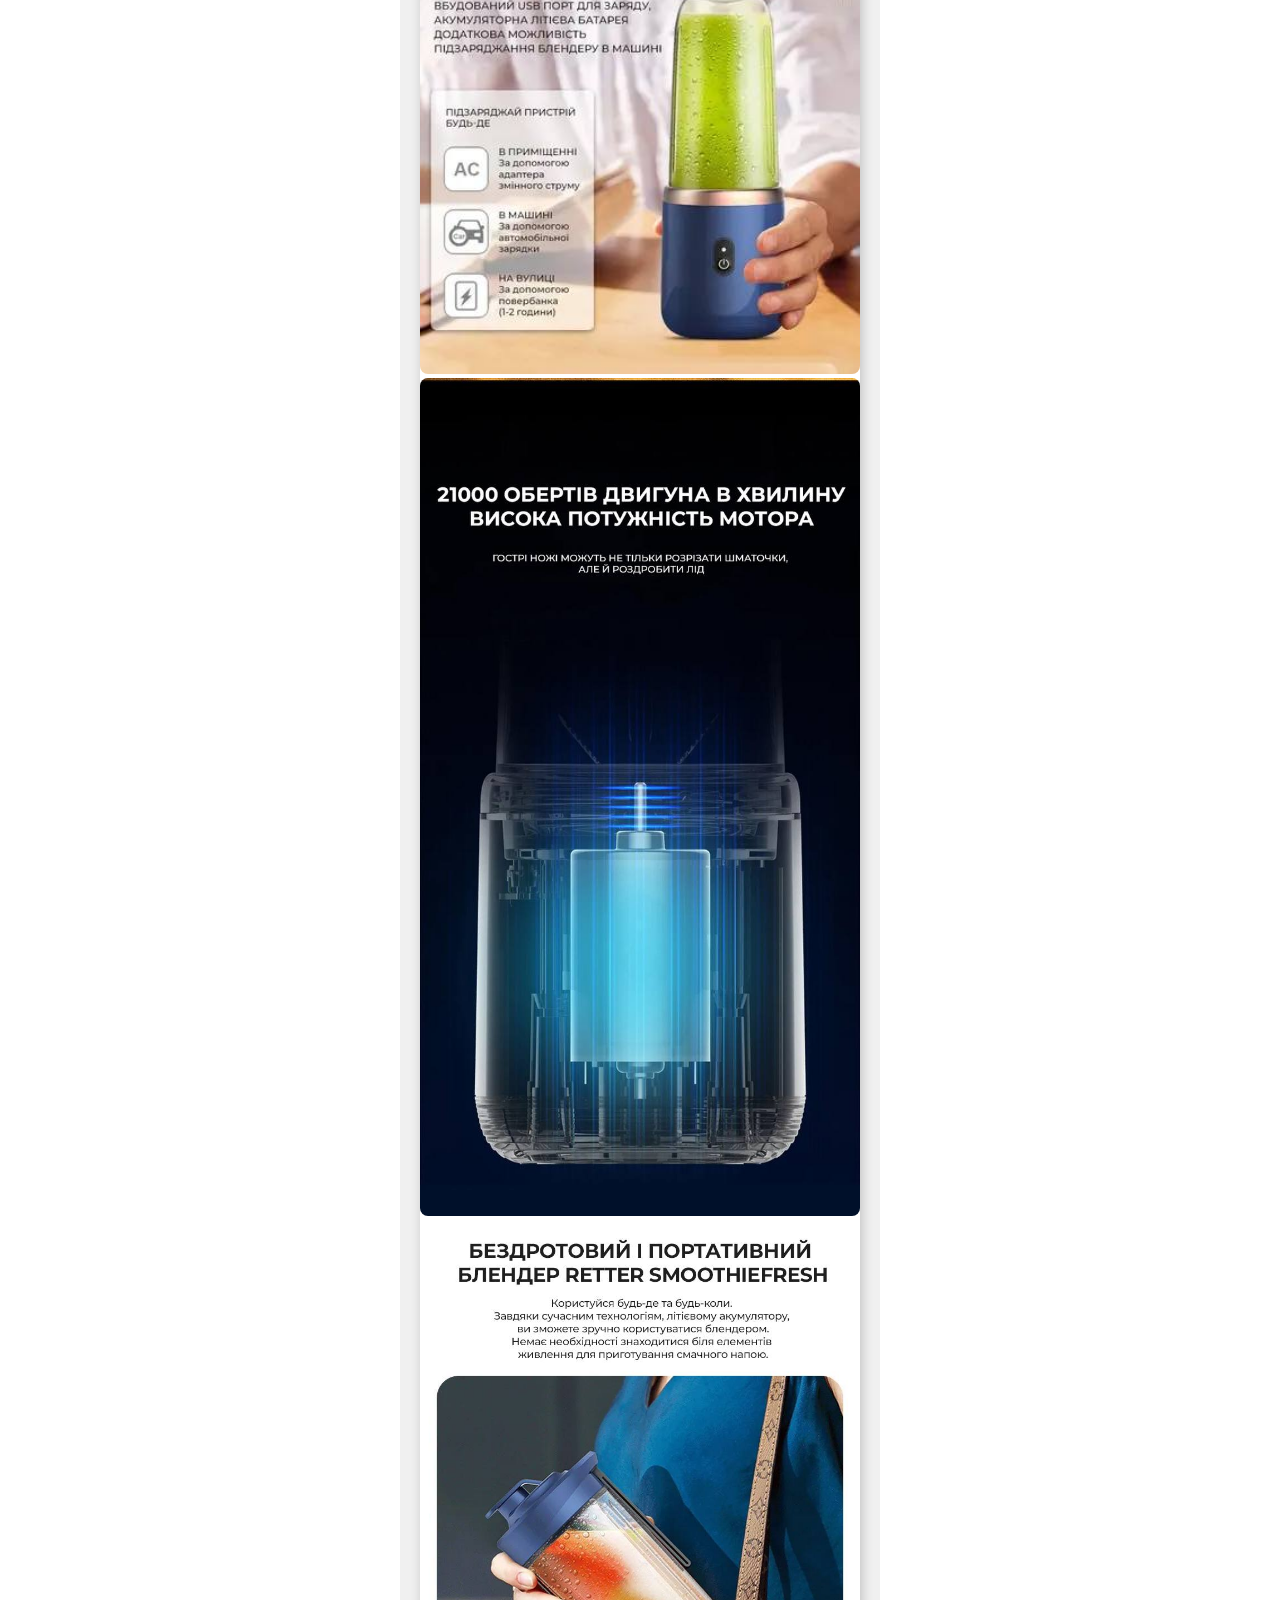
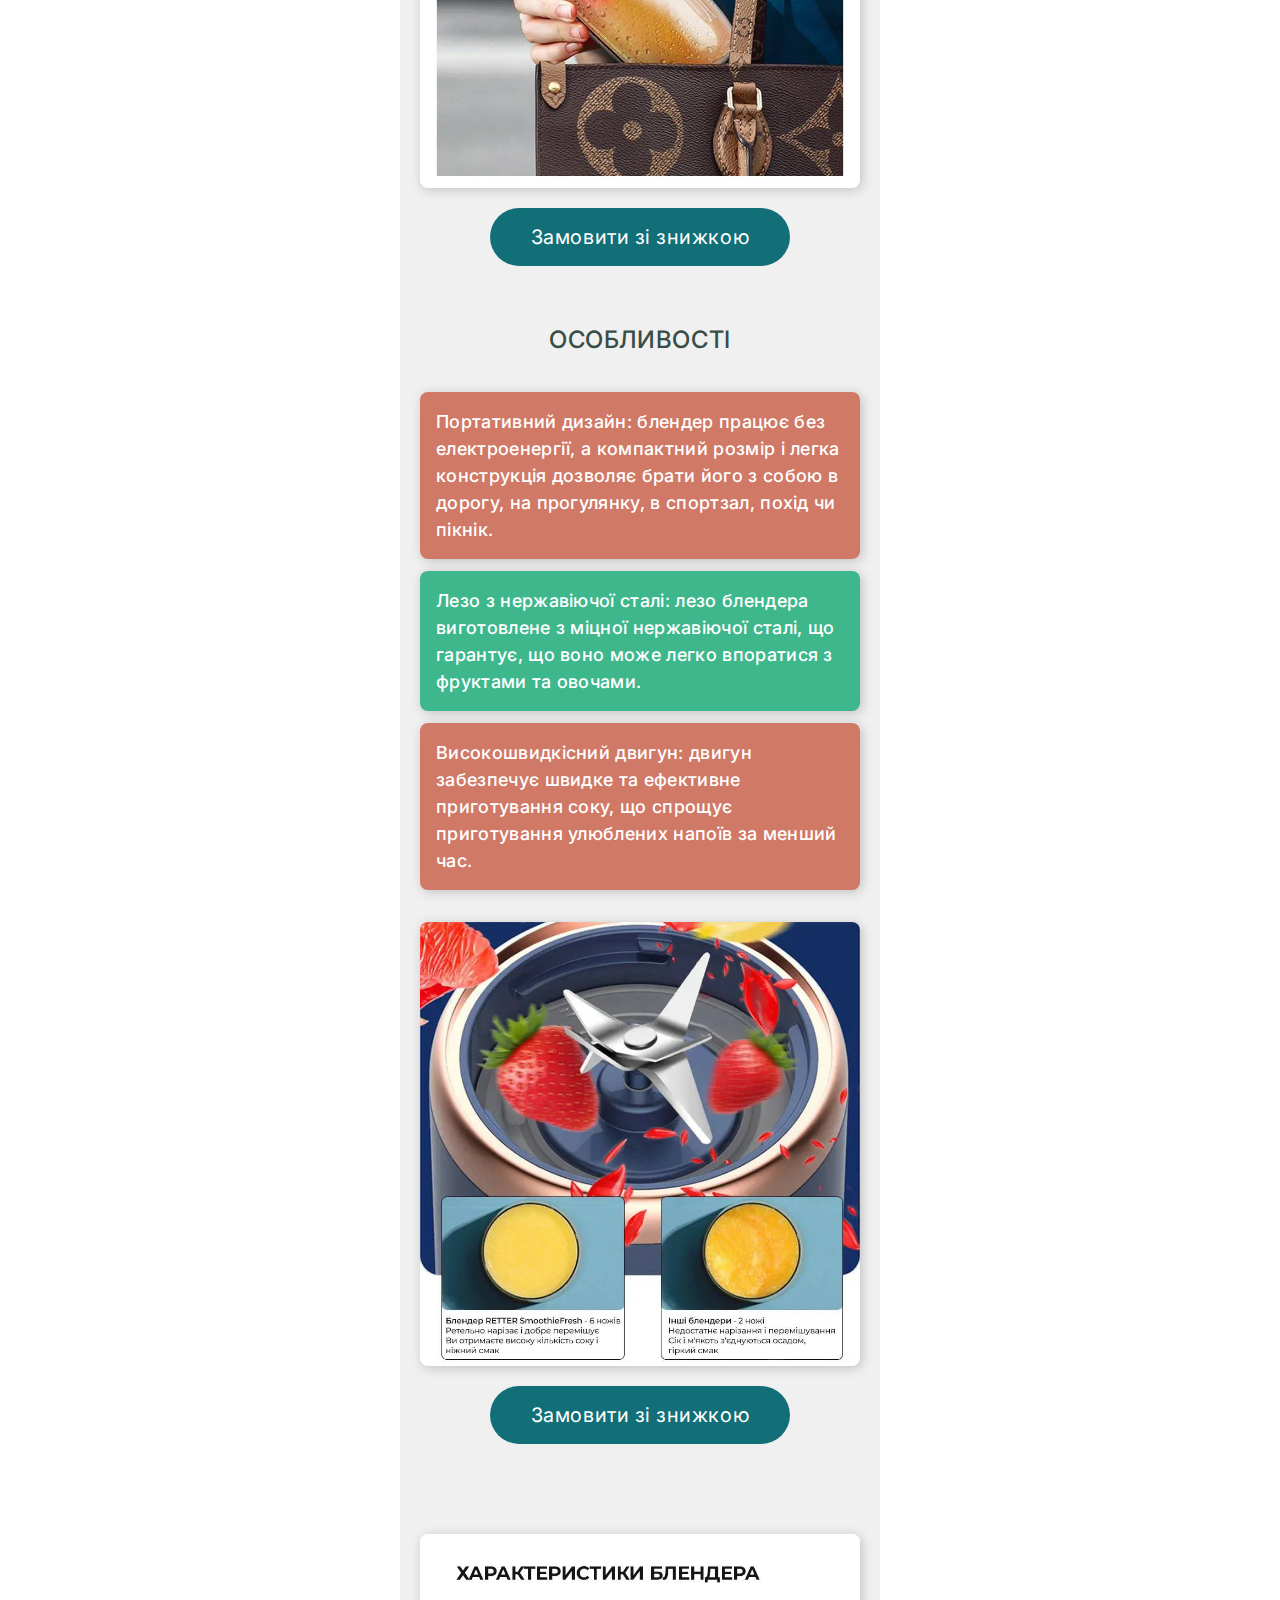
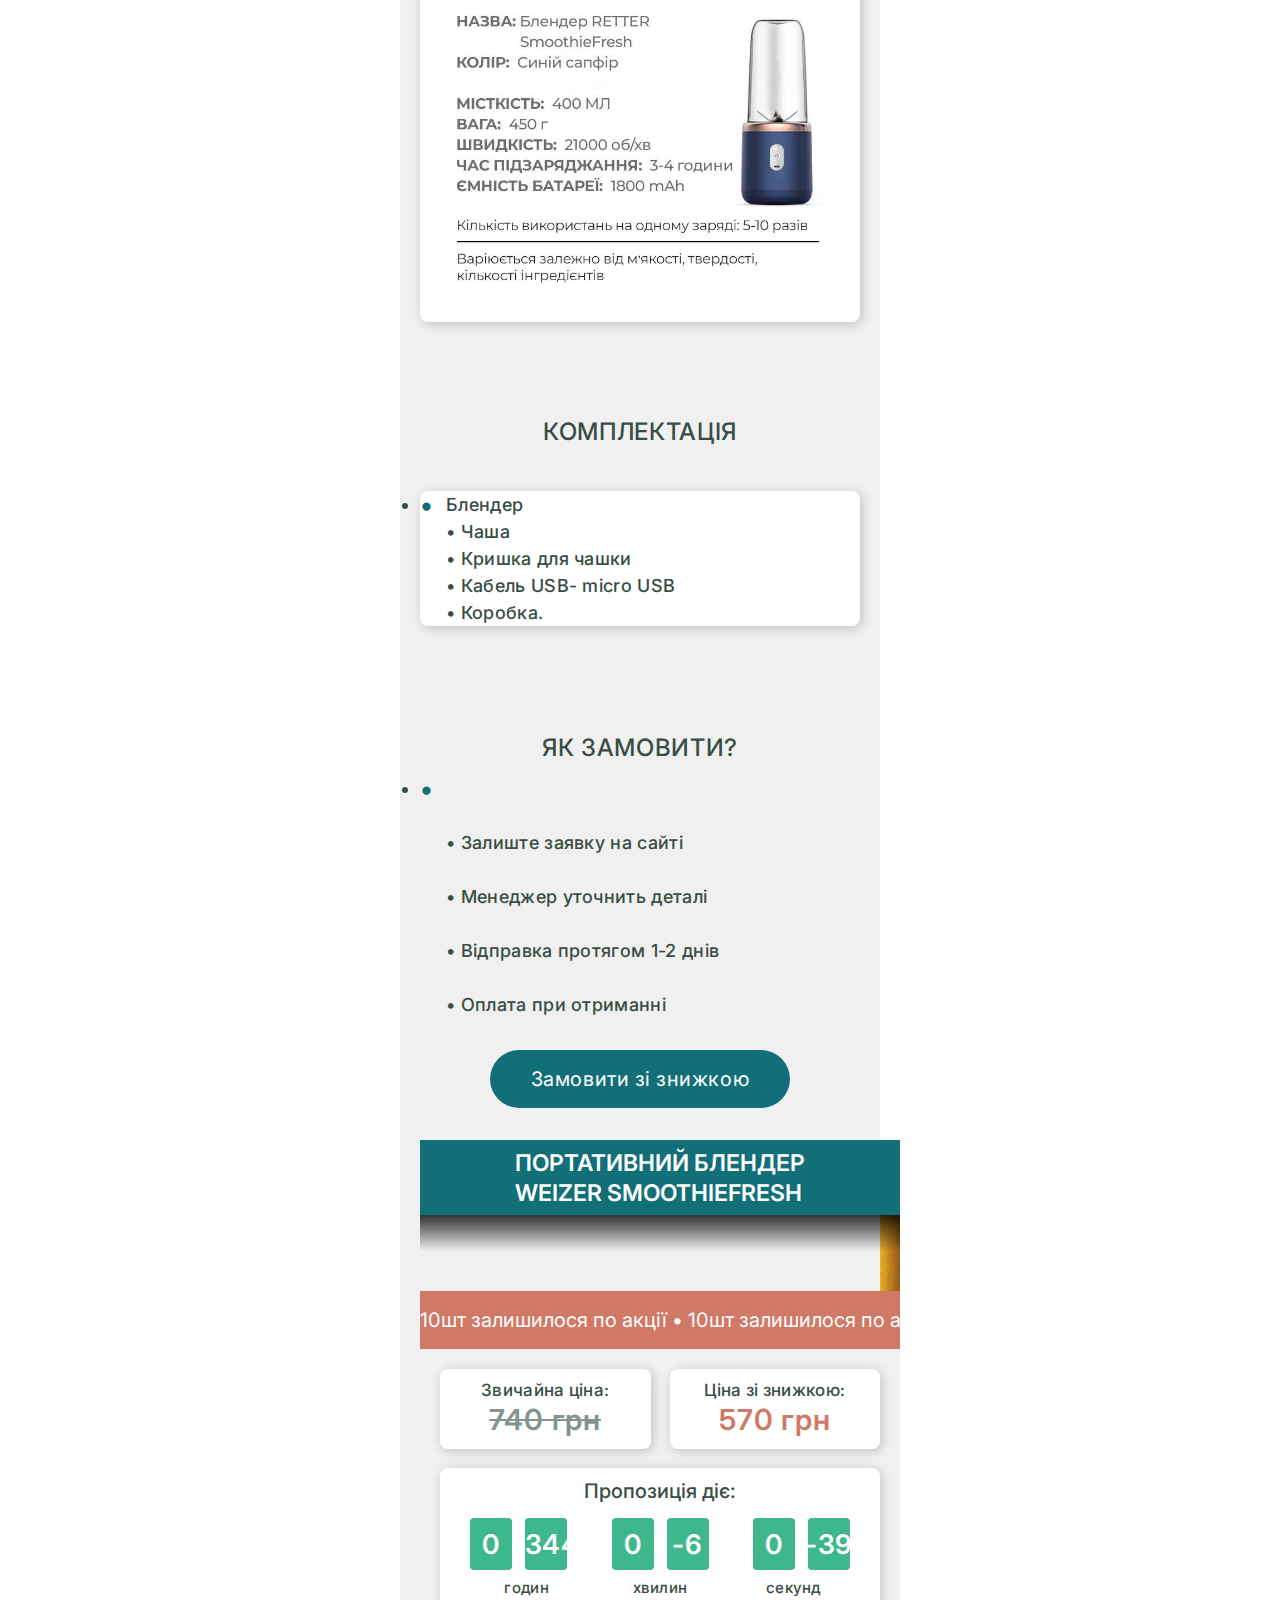
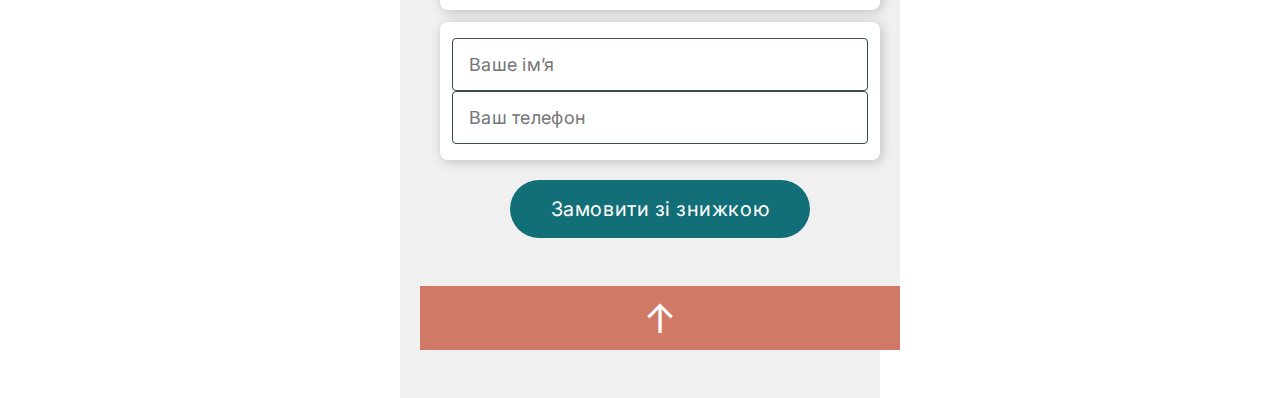
==== commit 5f88513b: "Update index.html" ====
--- a/index.html
+++ b/index.html
@@ -160,7 +160,6 @@
 				<img class="main_background"  src="./блендер_files/34.jpg">
 				<div class="container">
 					<h1 class="h1">
-						<br><br>
 					</h1>
 
 				</div>
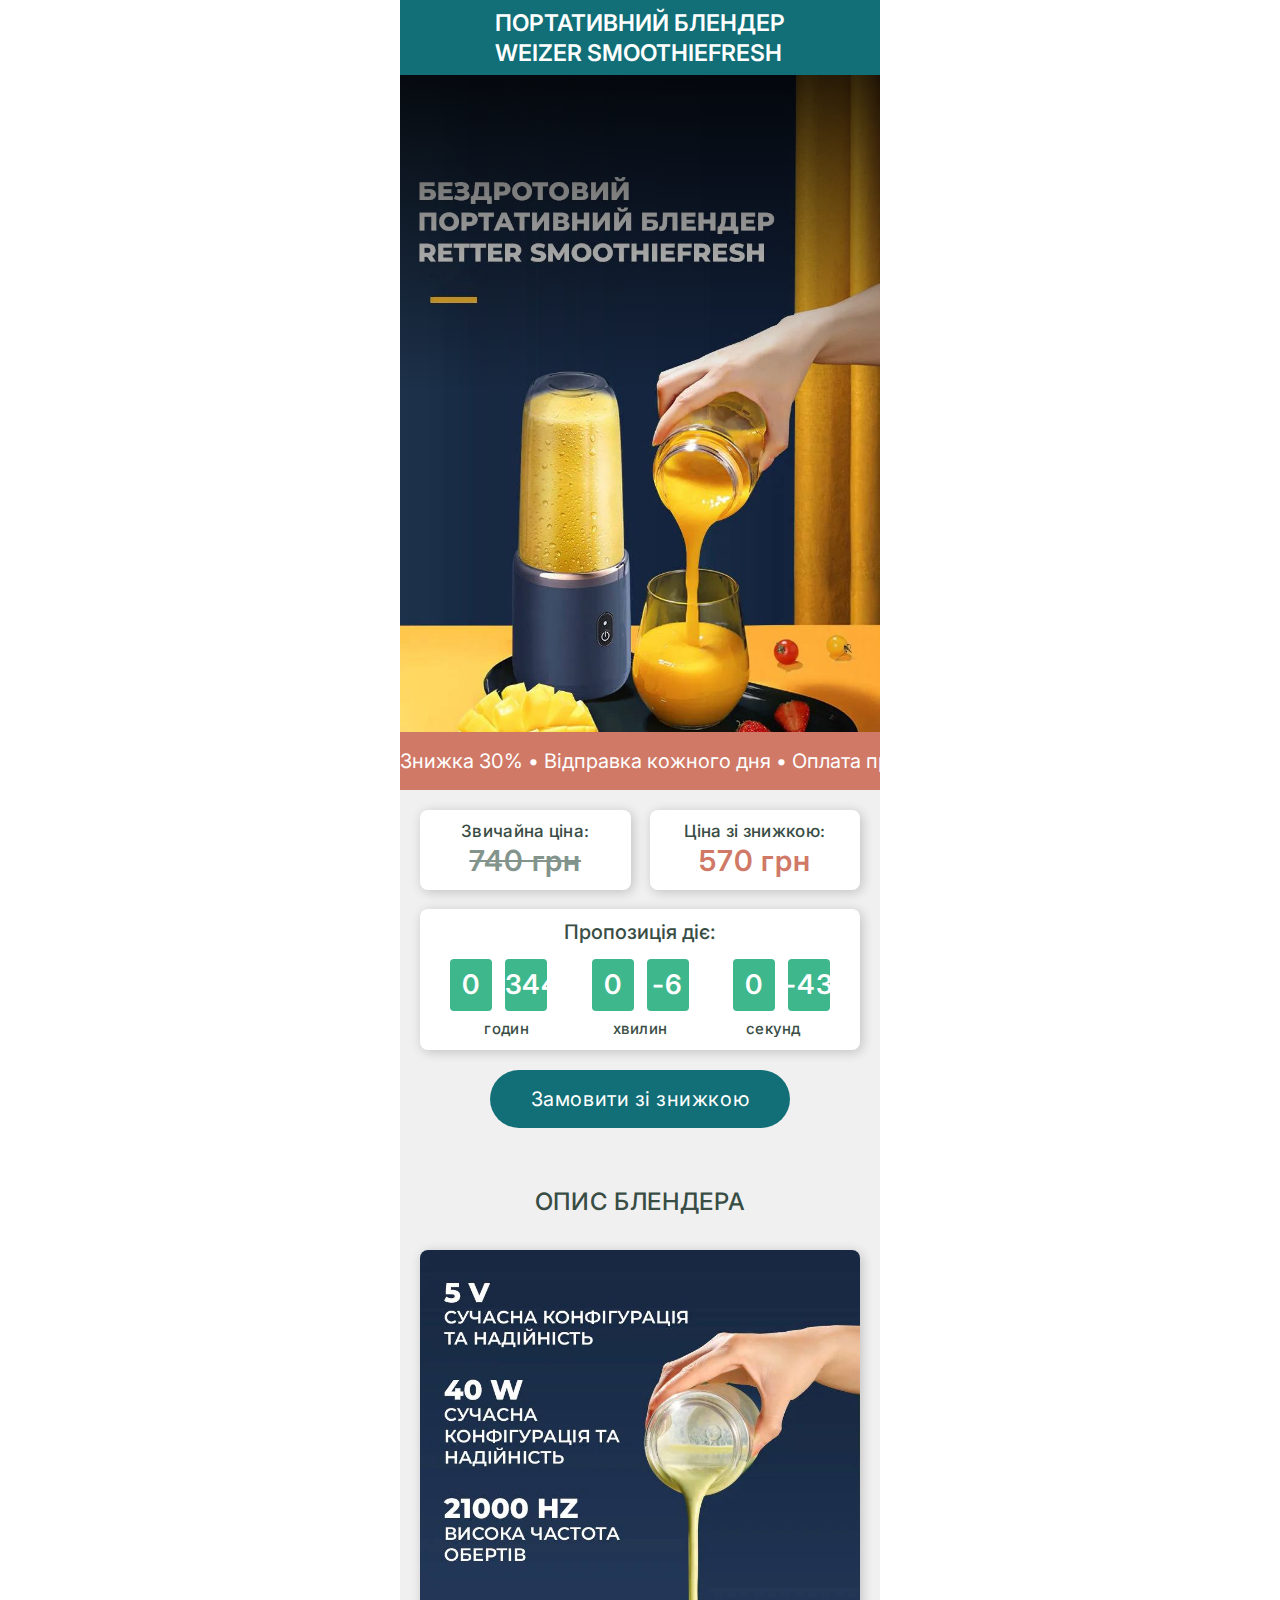
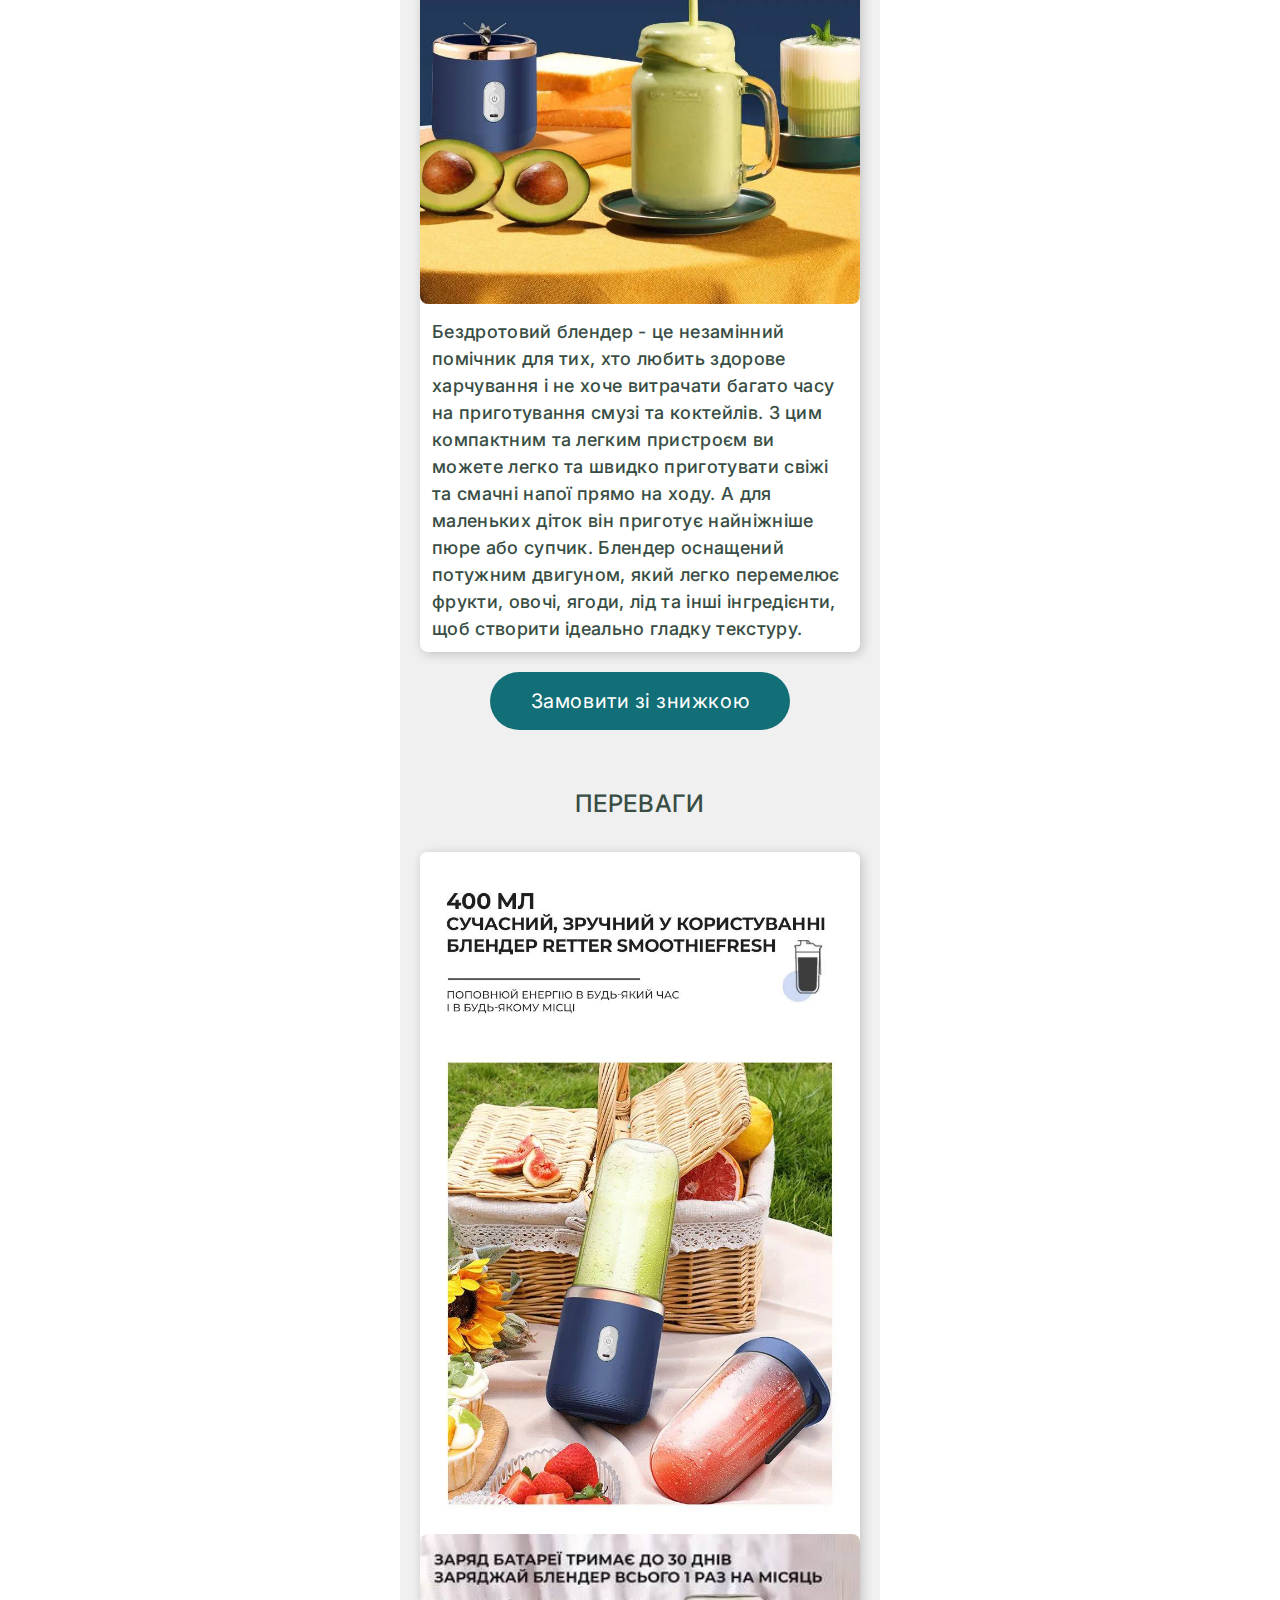
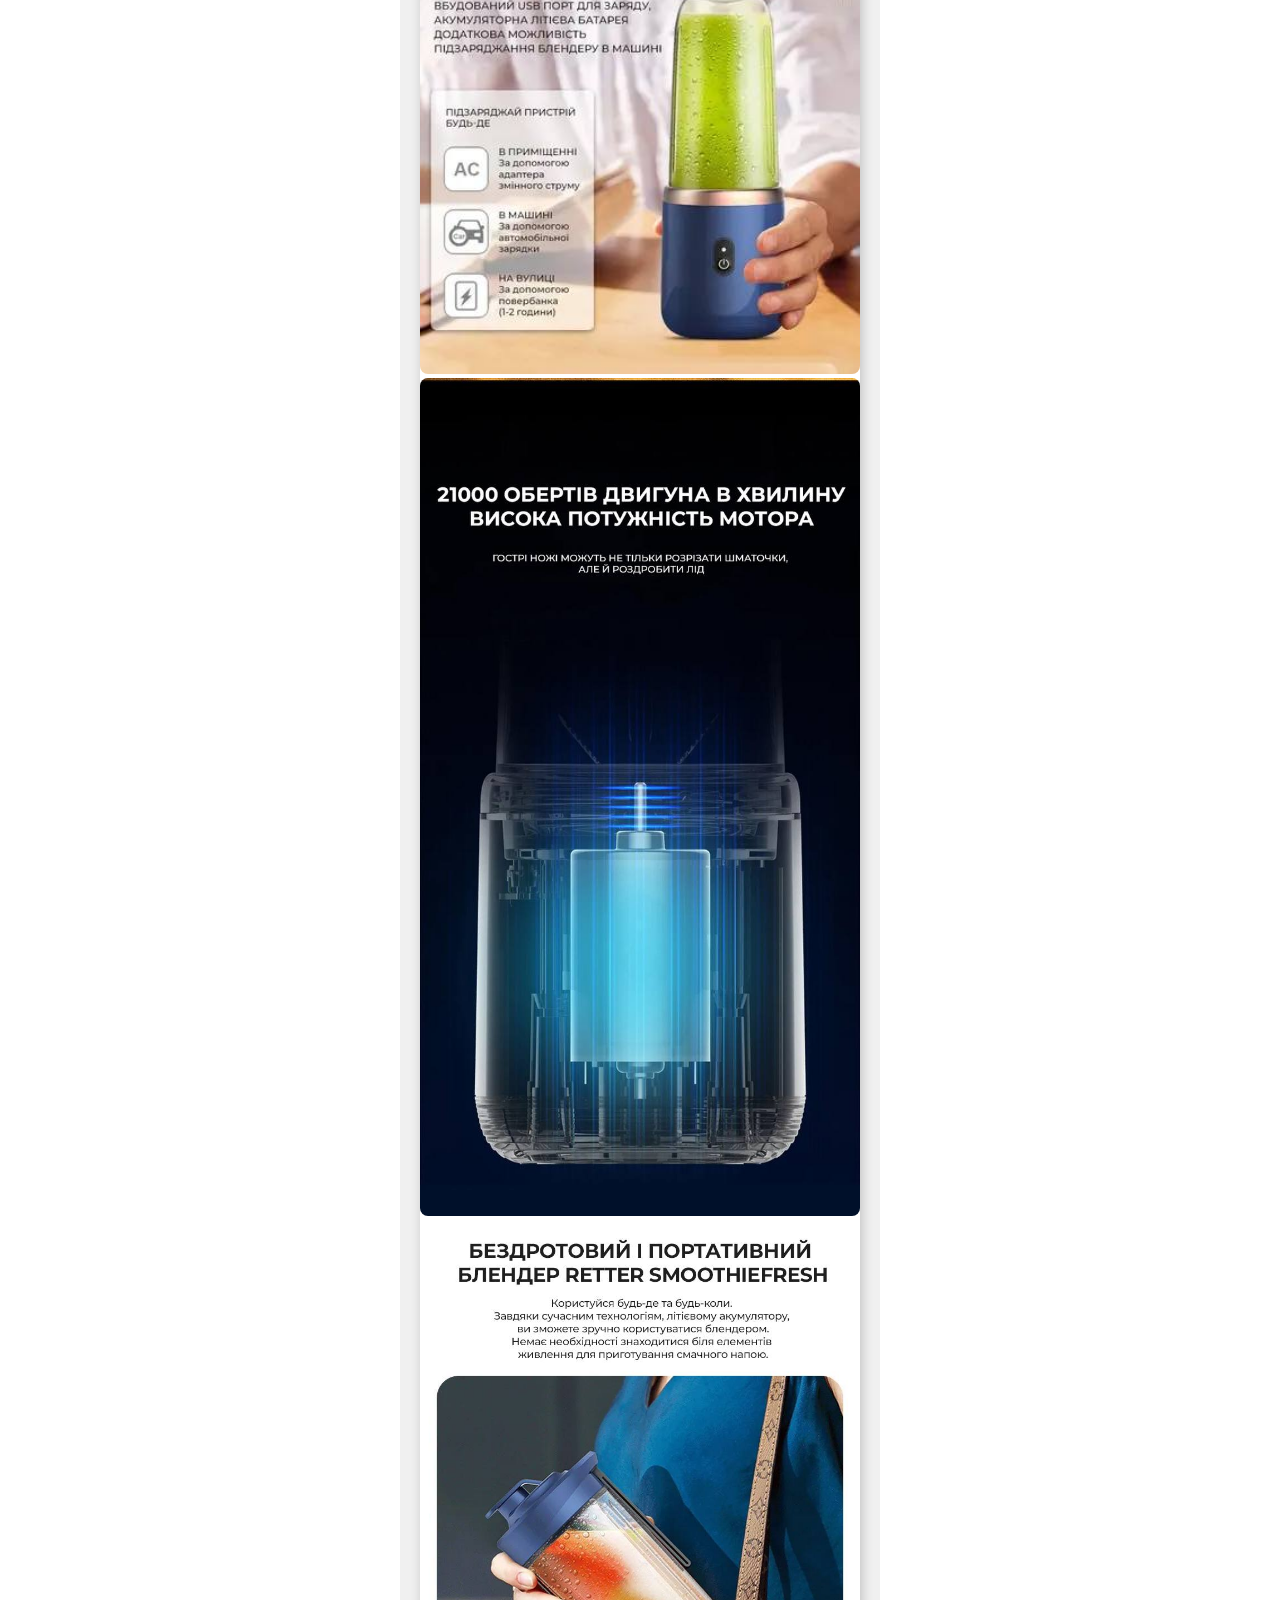
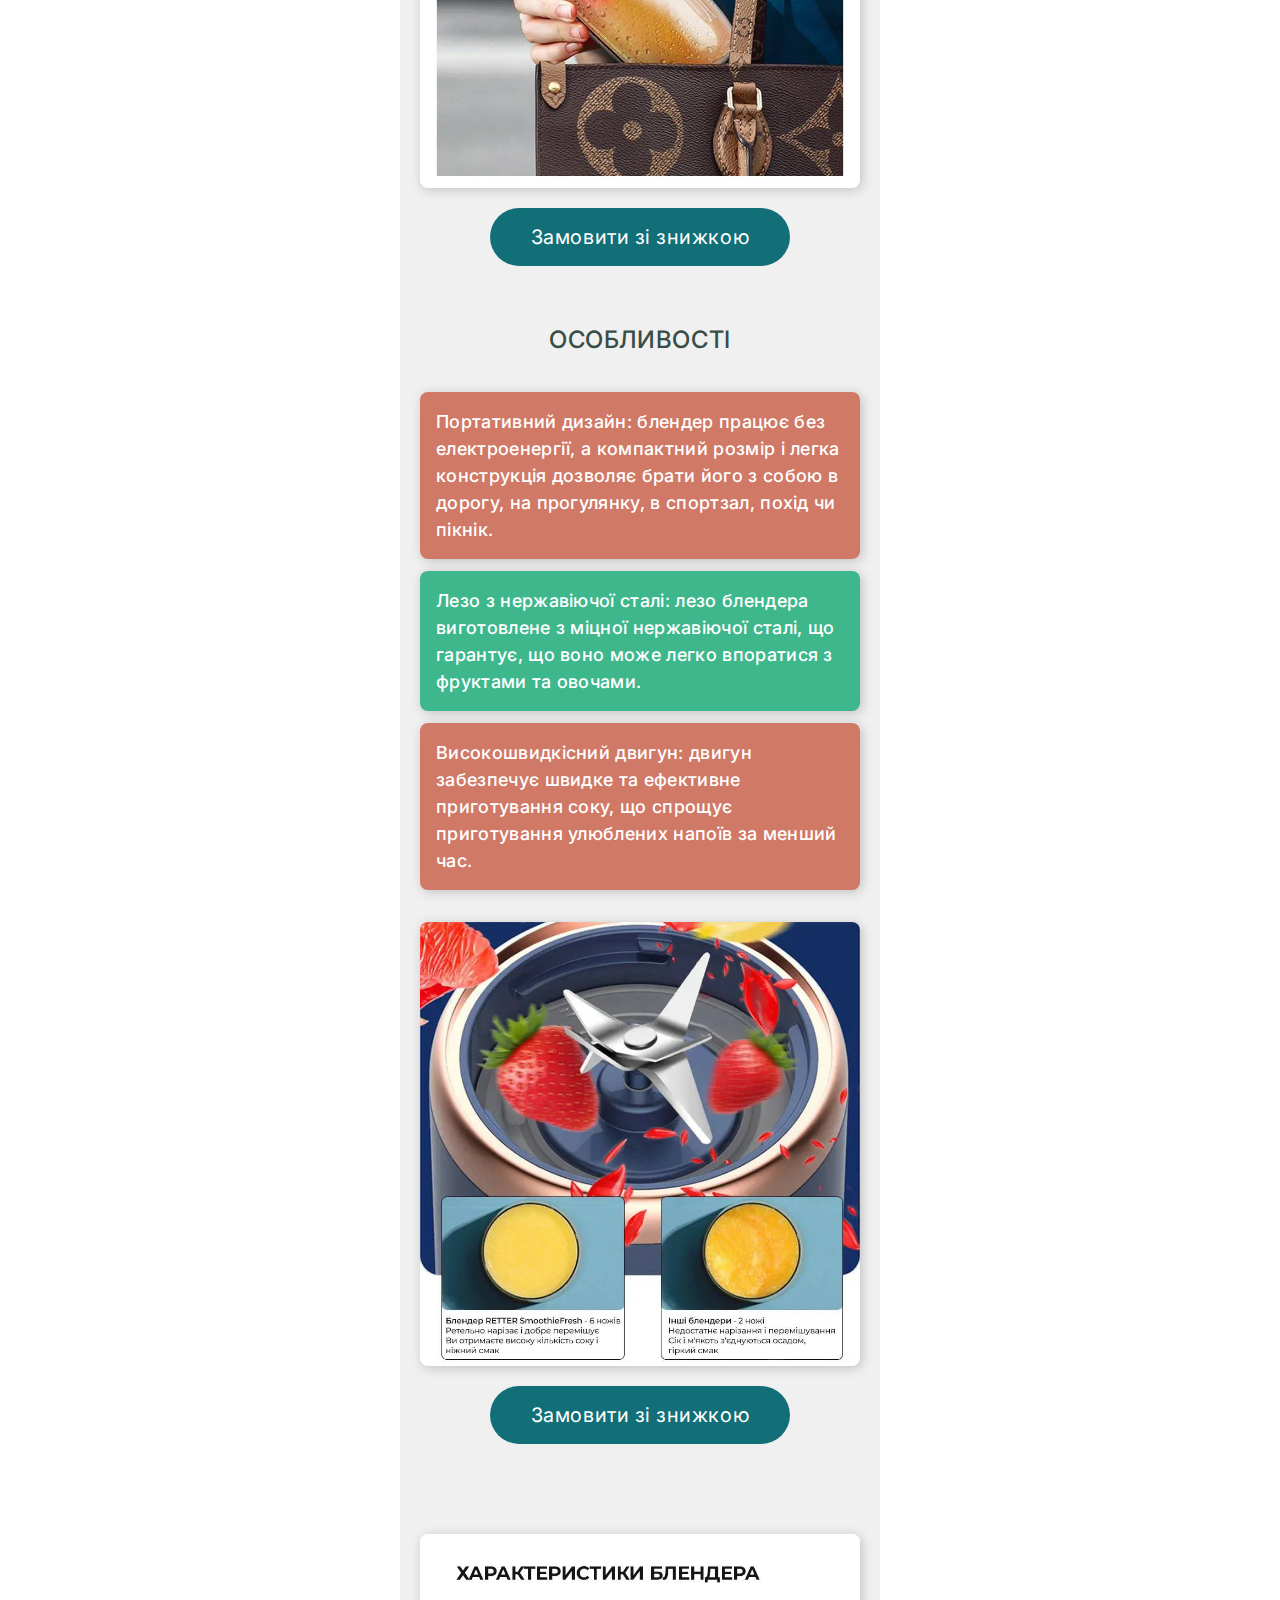
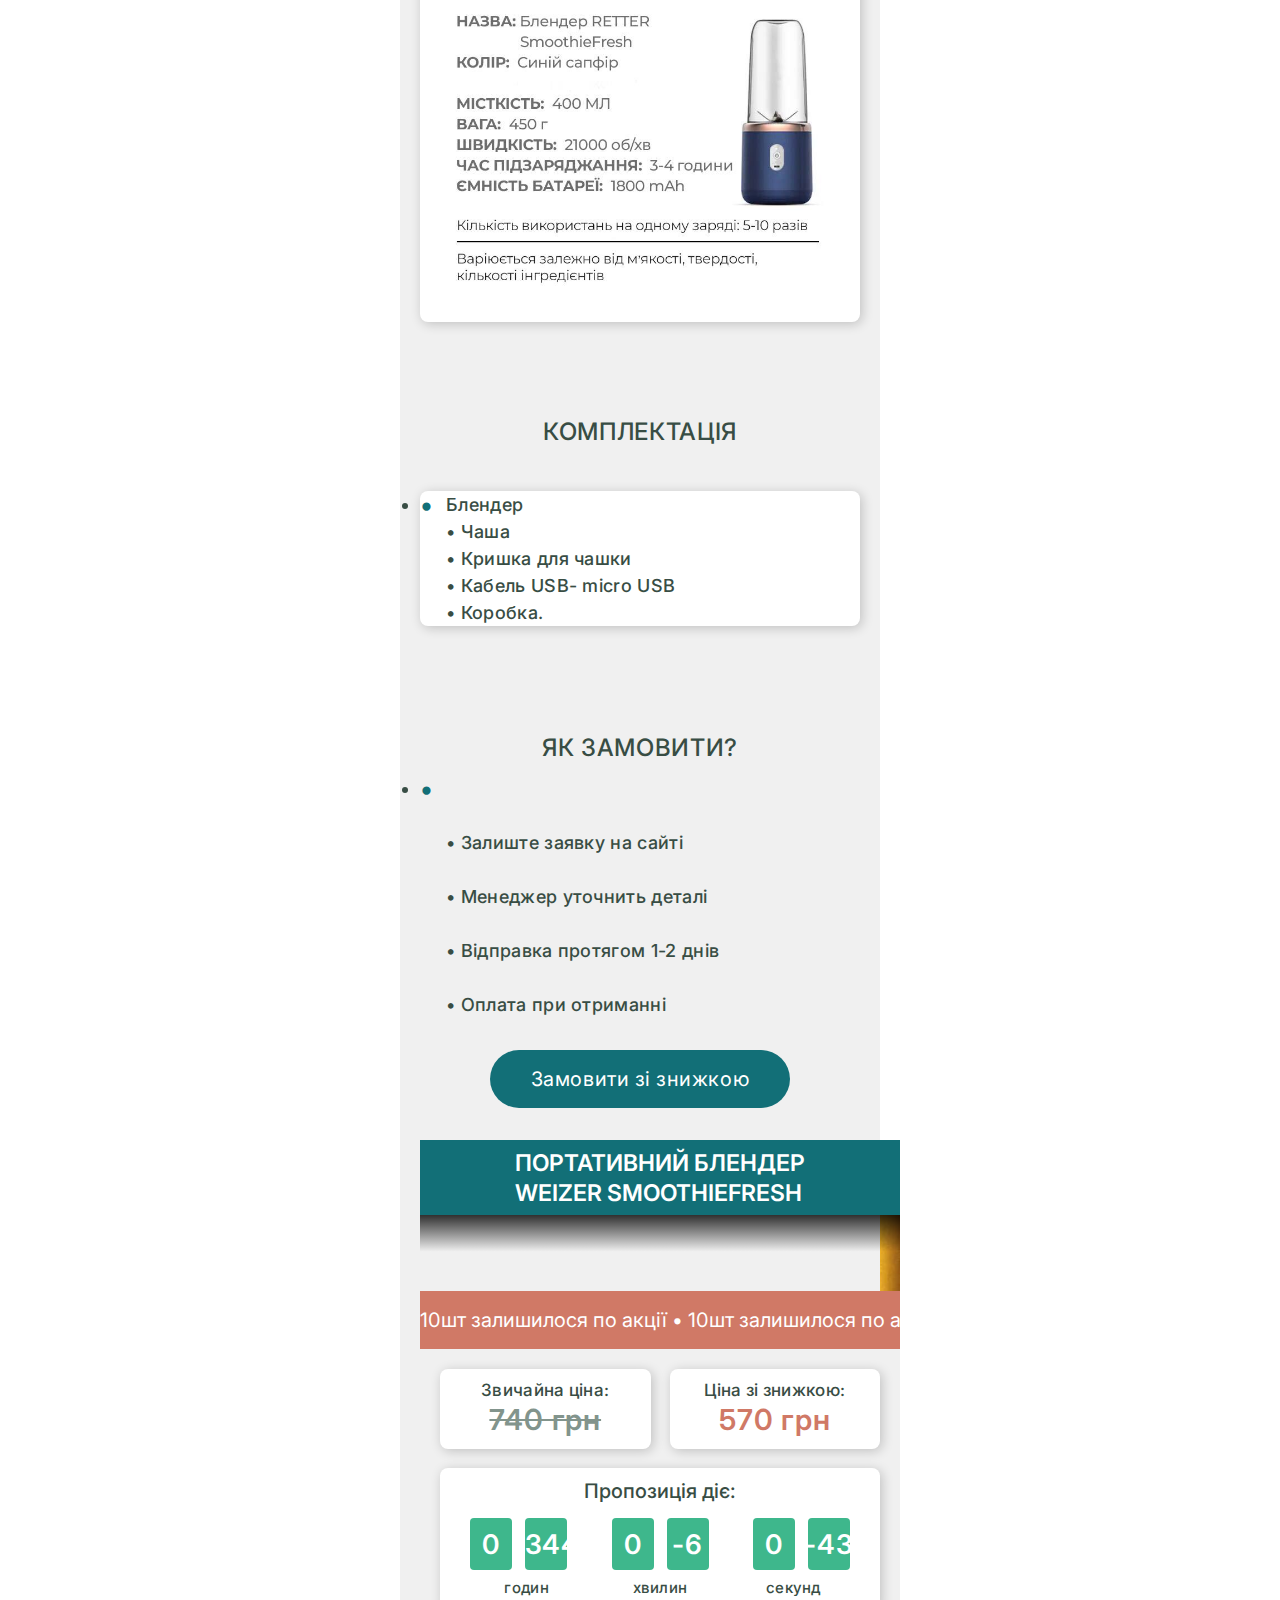
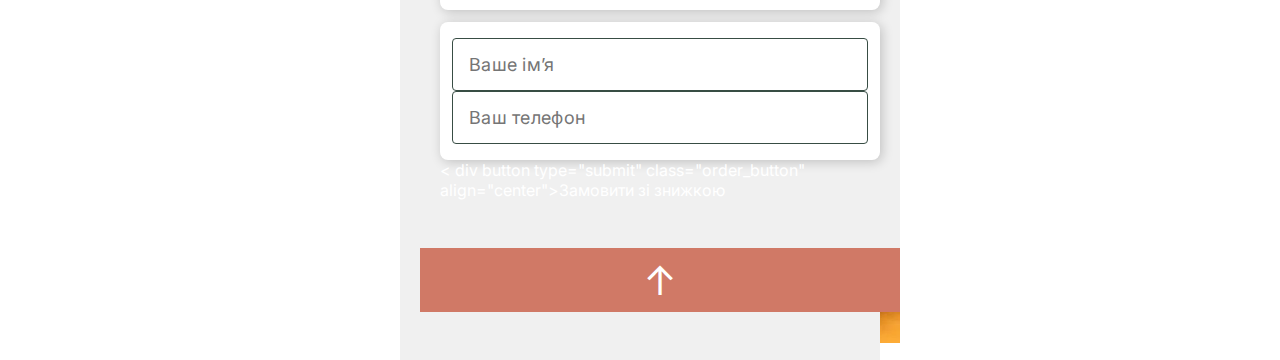
==== commit 26bd8563: "Update index.html" ====
--- a/index.html
+++ b/index.html
@@ -261,7 +261,7 @@
 							
 						</form>
 					</div>
-					<button type="submit" class="order_button" align="center">Замовити зі знижкою</button>
+					< div button type="submit" class="order_button" align="center">Замовити зі знижкою</button>
 				</div>
 			</div>
 			<footer class="footer secondary">
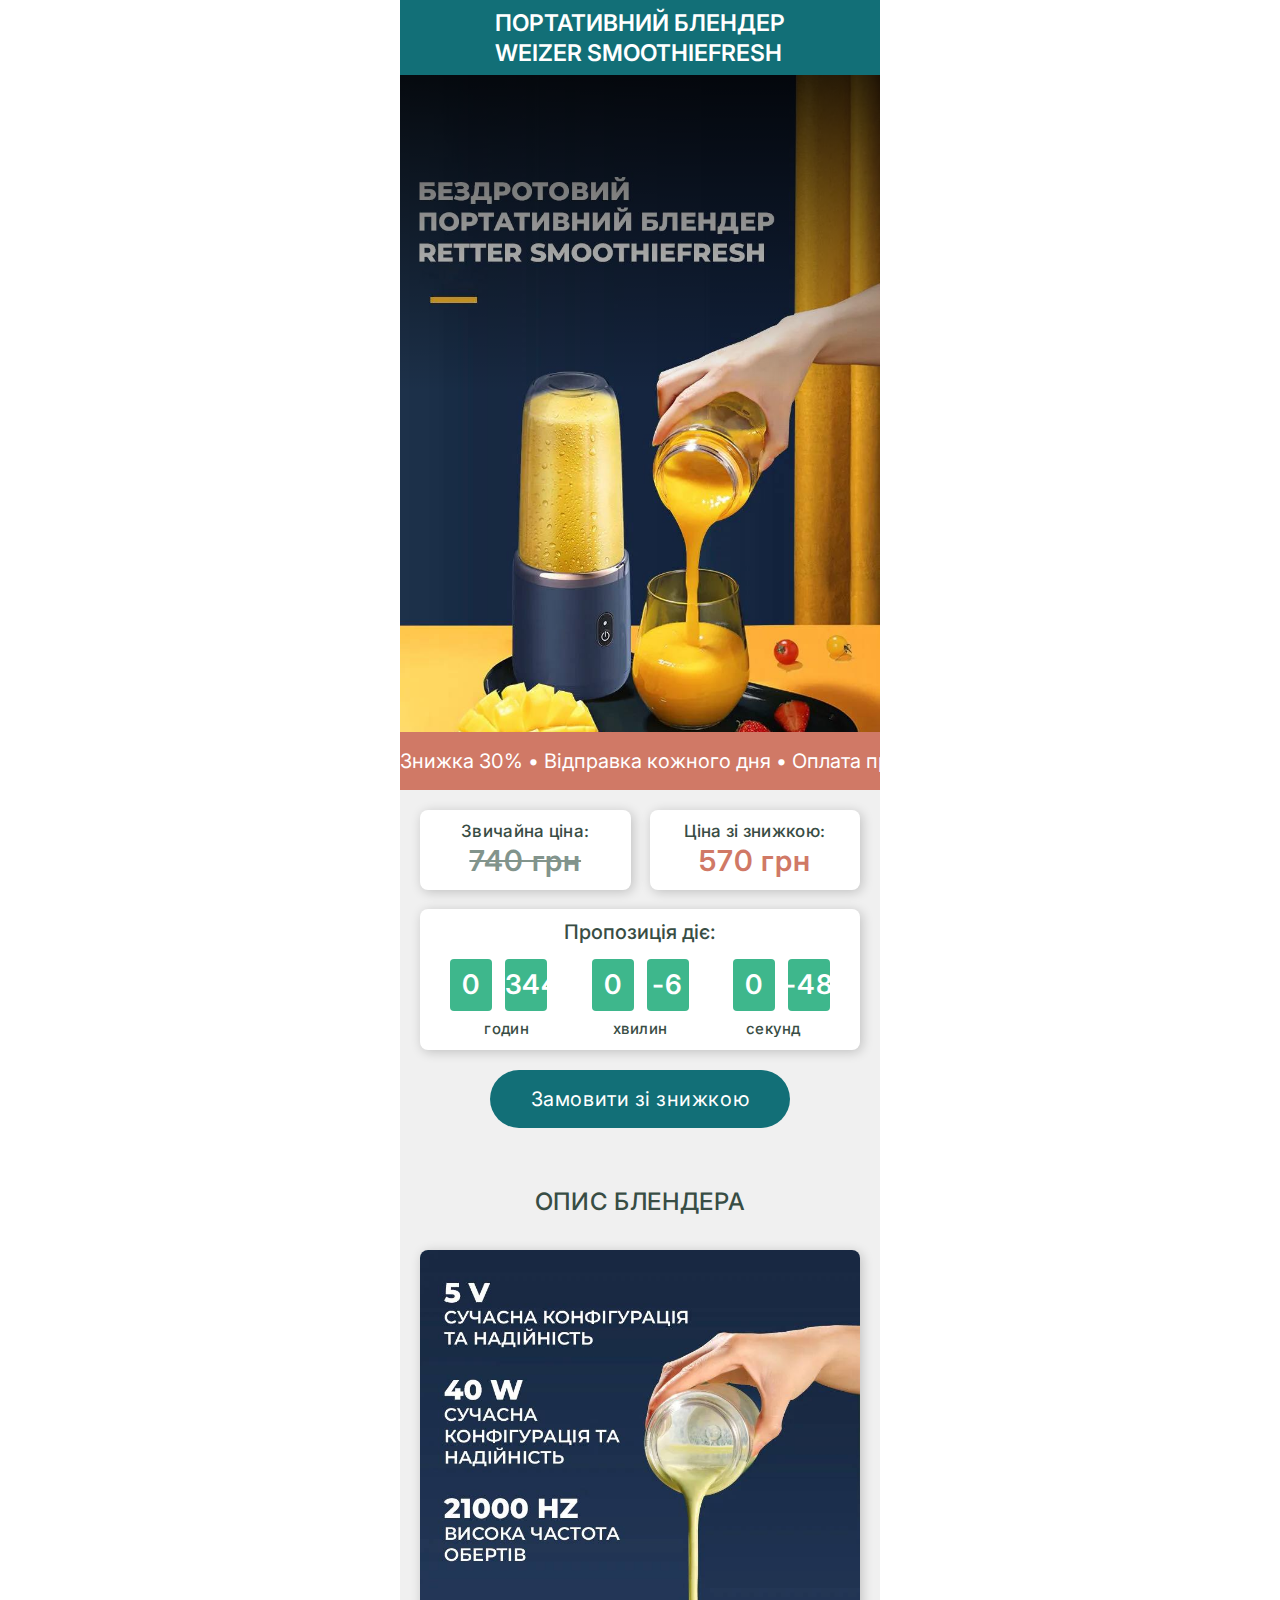
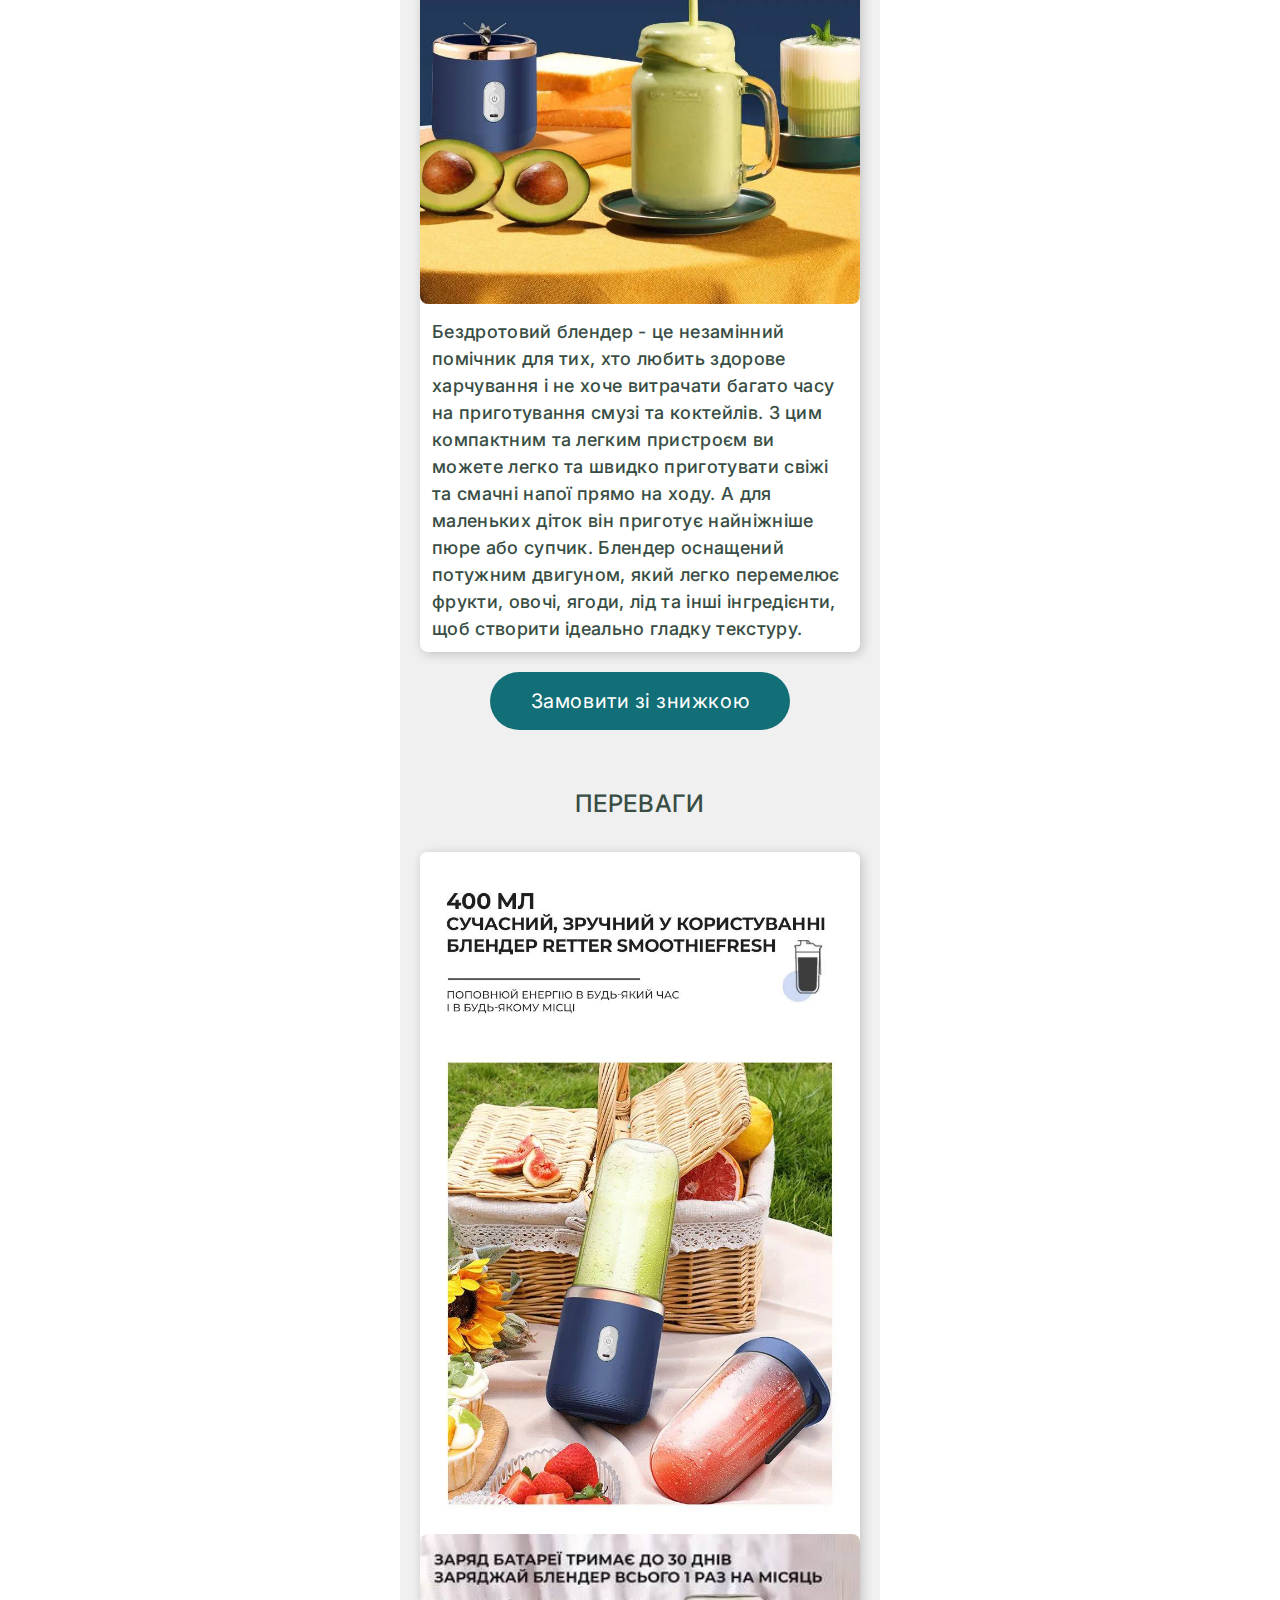
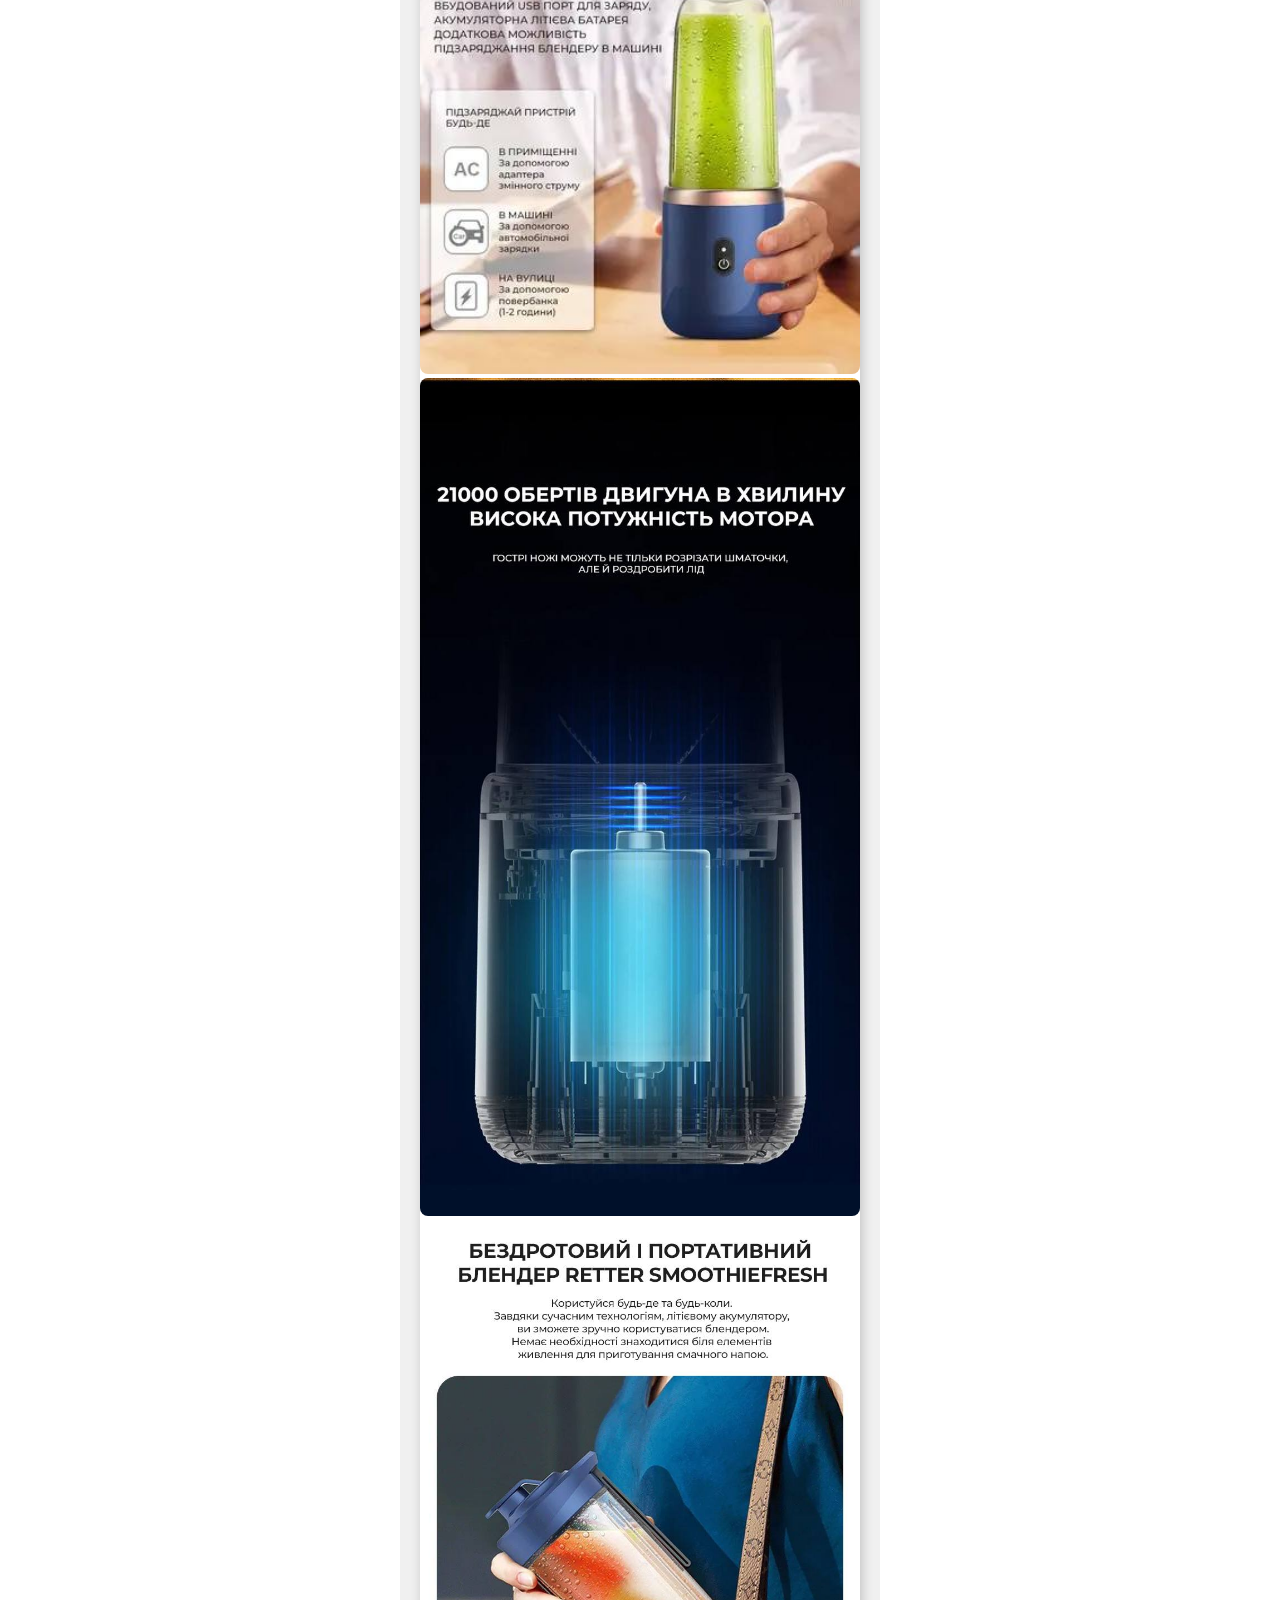
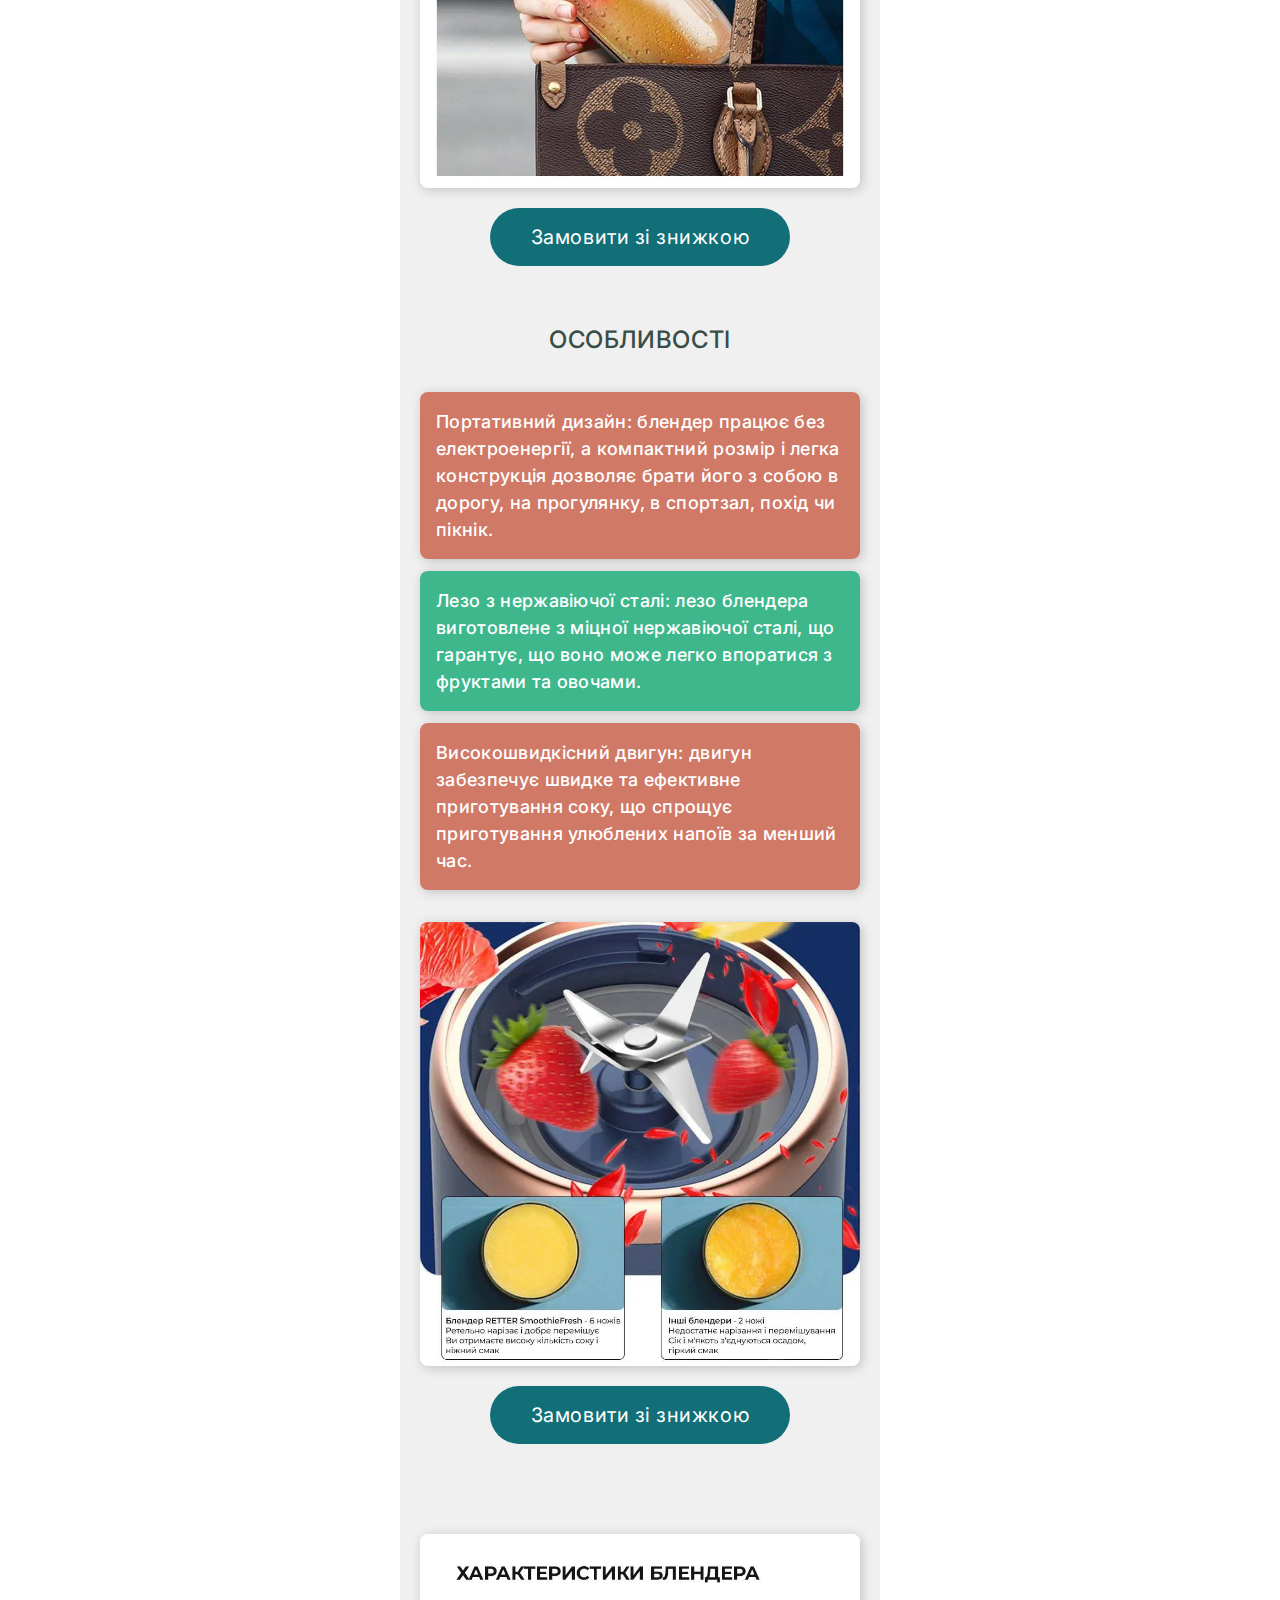
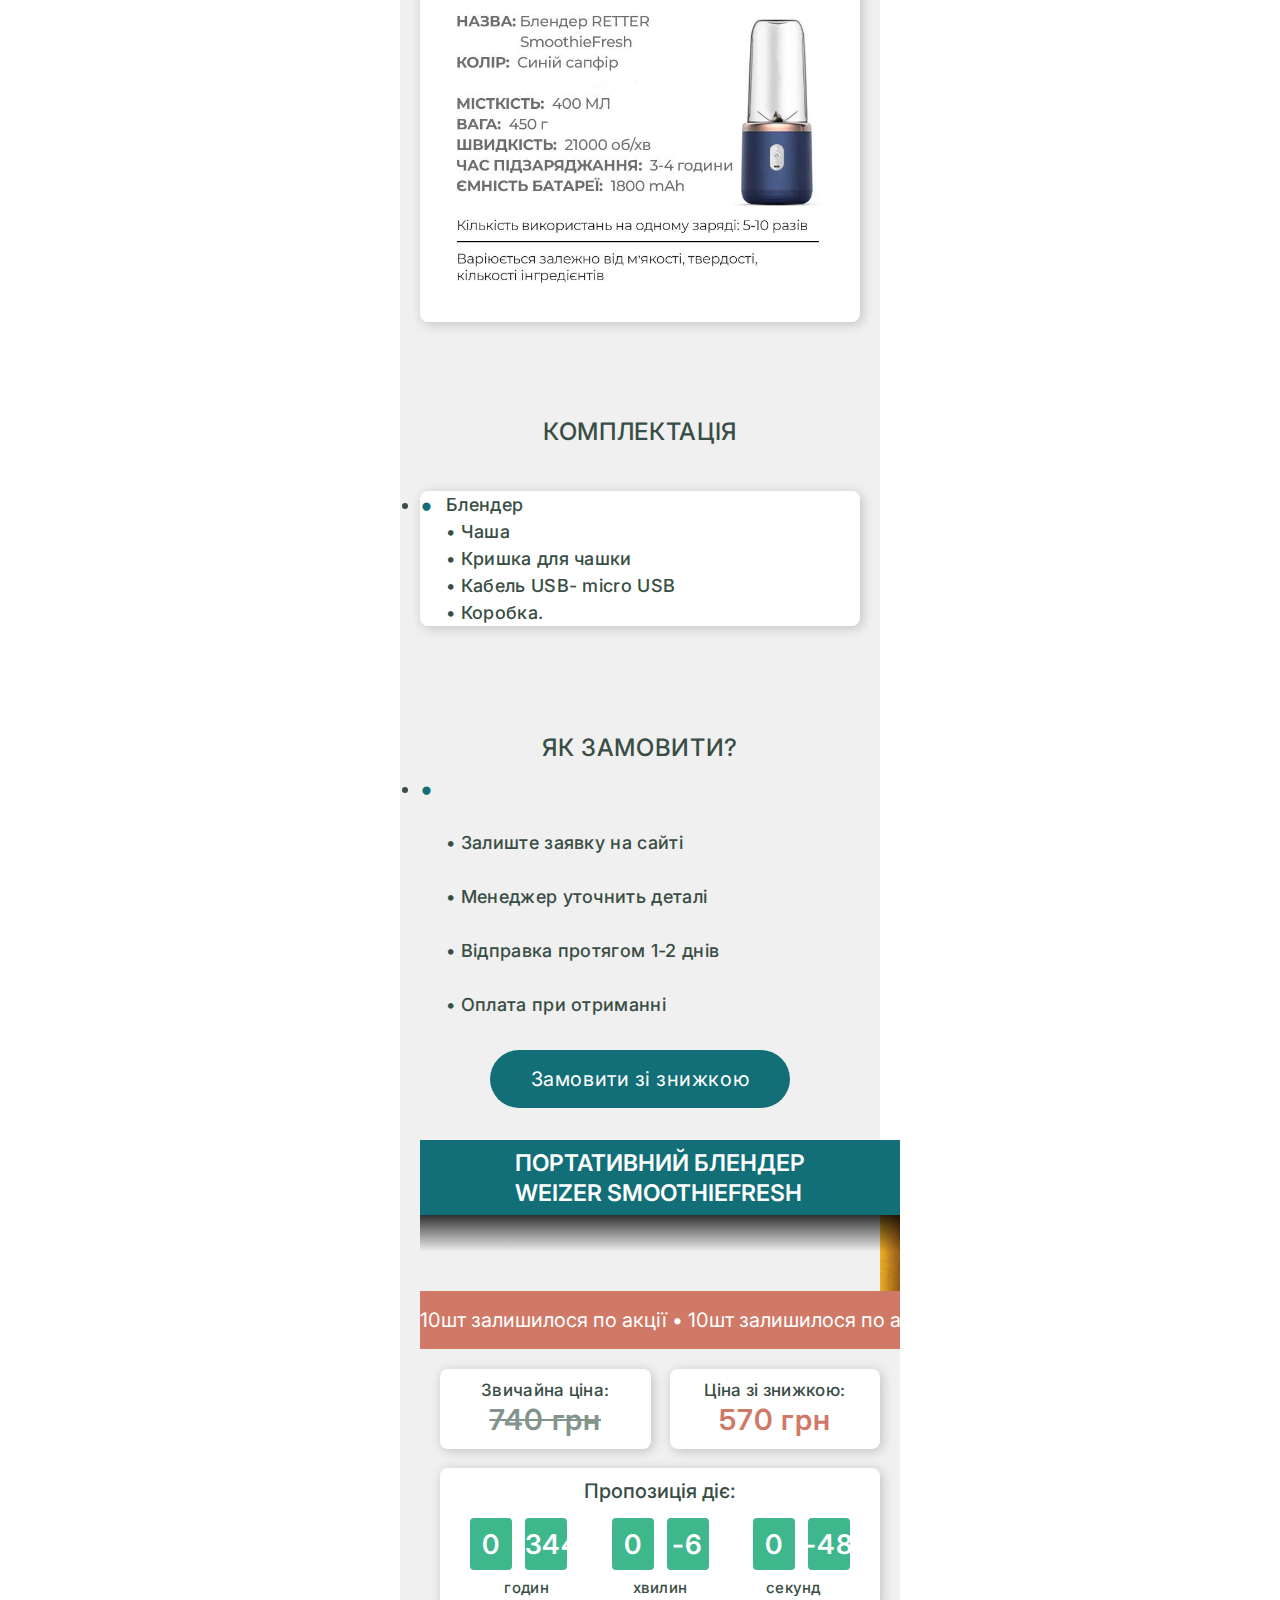
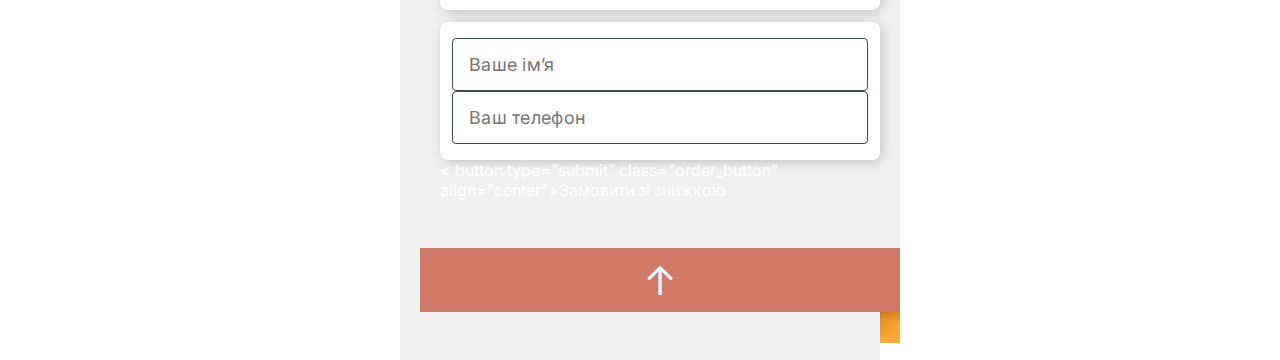
==== commit 31f410db: "Update index.html" ====
--- a/index.html
+++ b/index.html
@@ -261,7 +261,7 @@
 							
 						</form>
 					</div>
-					< div button type="submit" class="order_button" align="center">Замовити зі знижкою</button>
+					< button type="submit" class="order_button" align="center">Замовити зі знижкою</button>
 				</div>
 			</div>
 			<footer class="footer secondary">
